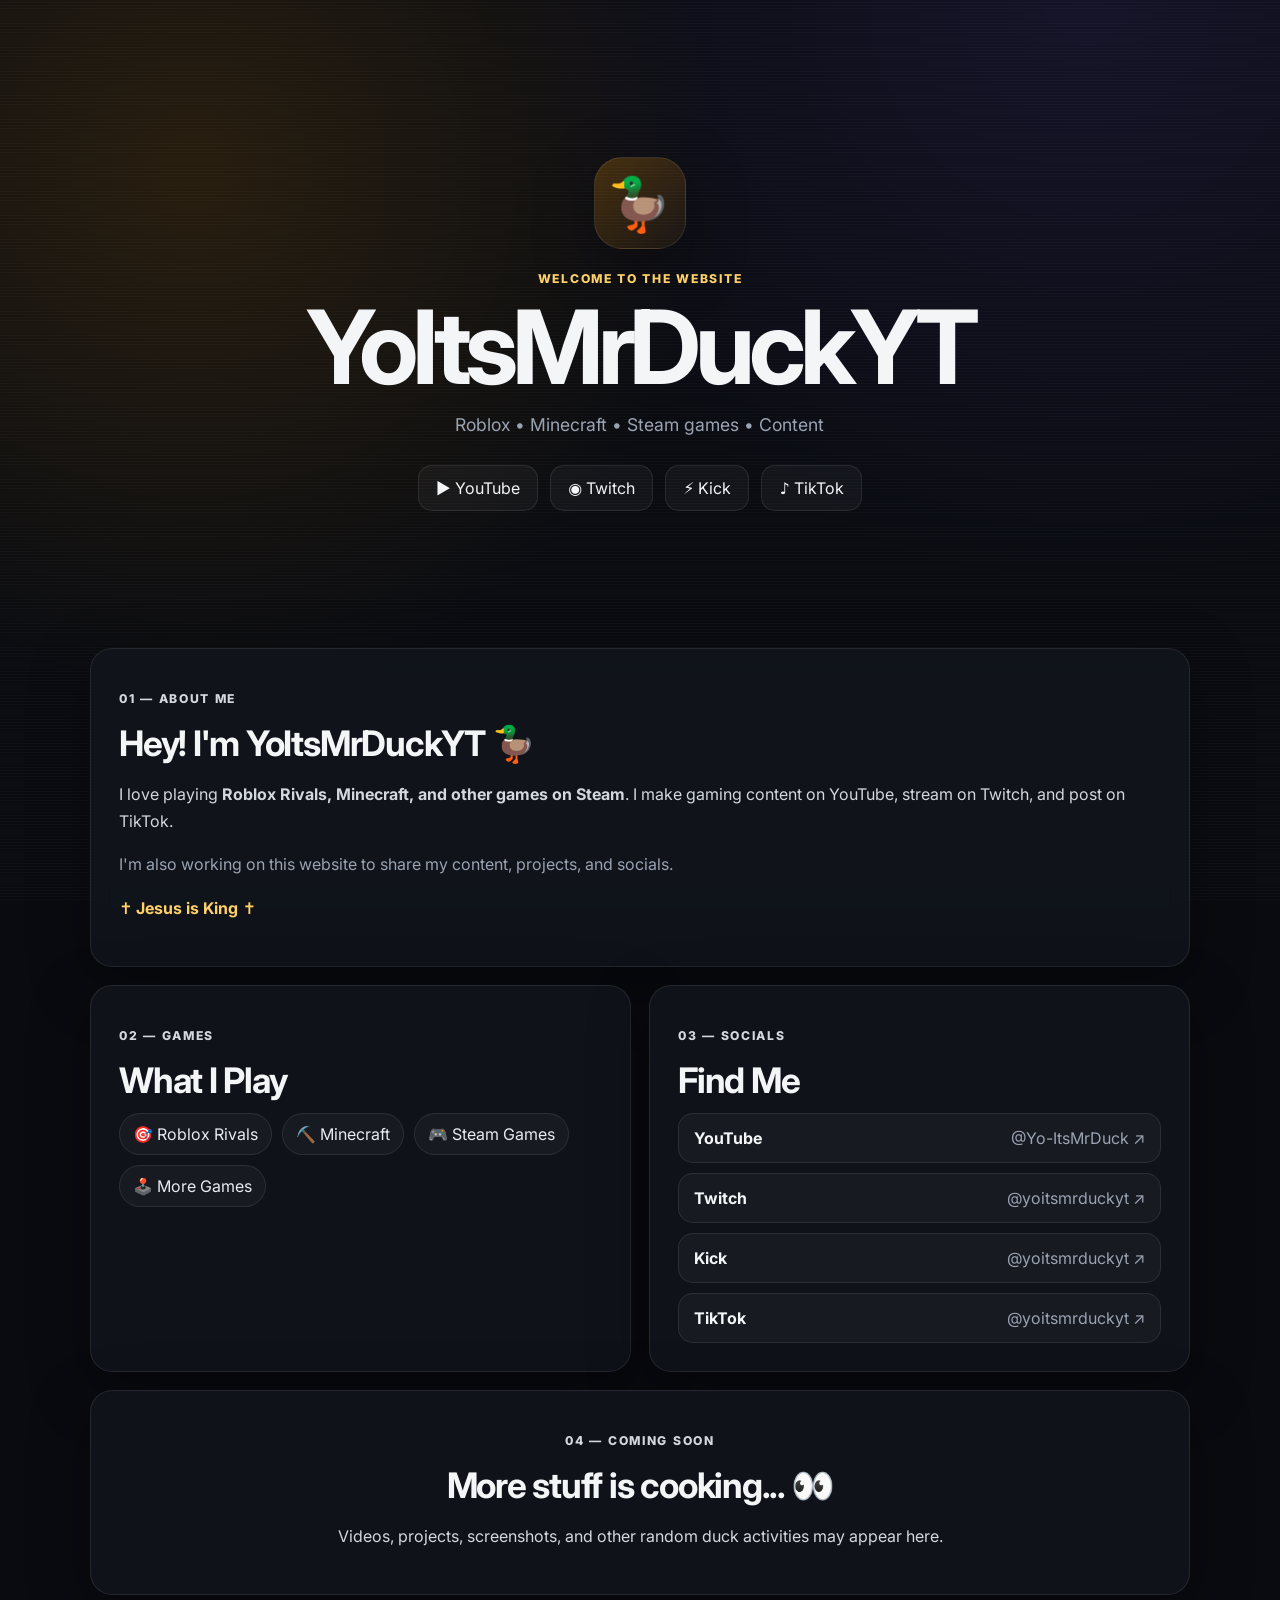
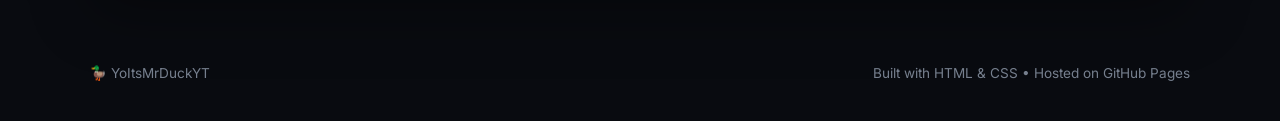
==== index.html @ a5f2e1cb "Add files via upload" ====
<!DOCTYPE html>
<html lang="en">
<head>
  <meta charset="UTF-8">
  <meta name="viewport" content="width=device-width, initial-scale=1.0">
  <meta name="description" content="The official YoItsMrDuckYT website — gaming, videos, streams, and socials.">
  <title>YoItsMrDuckYT 🦆</title>
  <link rel="stylesheet" href="style.css">
</head>
<body>
  <div class="noise"></div>

  <header class="hero">
    <div class="hero-inner">
      <div class="duck">🦆</div>
      <p class="eyebrow">WELCOME TO THE WEBSITE</p>
      <h1>YoItsMrDuckYT</h1>
      <p class="tagline">Roblox • Minecraft • Steam games • Content</p>

      <div class="buttons">
        <a href="https://www.youtube.com/@YoItsMrDuck" target="_blank" rel="noopener noreferrer">▶ YouTube</a>
        <a href="https://www.twitch.tv/yoitsmrduckyt" target="_blank" rel="noopener noreferrer">◉ Twitch</a>
        <a href="https://kick.com/yoitsmrduckyt" target="_blank" rel="noopener noreferrer">⚡ Kick</a>
        <a href="https://www.tiktok.com/@yoitsmrduckyt" target="_blank" rel="noopener noreferrer">♪ TikTok</a>
      </div>
    </div>
  </header>

  <main>
    <section class="card about">
      <p class="section-label">01 — ABOUT ME</p>
      <h2>Hey! I'm YoItsMrDuckYT 🦆</h2>
      <p>
        I love playing <strong>Roblox Rivals, Minecraft, and other games on Steam</strong>.
        I make gaming content on YouTube, stream on Twitch, and post on TikTok.
      </p>
      <p class="muted">I'm also working on this website to share my content, projects, and socials.</p>
      <p class="faith">✝ Jesus is King ✝</p>
    </section>

    <section class="grid">
      <div class="card">
        <p class="section-label">02 — GAMES</p>
        <h2>What I Play</h2>
        <div class="chips">
          <span>🎯 Roblox Rivals</span>
          <span>⛏️ Minecraft</span>
          <span>🎮 Steam Games</span>
          <span>🕹️ More Games</span>
        </div>
      </div>

      <div class="card">
        <p class="section-label">03 — SOCIALS</p>
        <h2>Find Me</h2>
        <div class="social-list">
          <a href="https://www.youtube.com/@YoItsMrDuck" target="_blank" rel="noopener noreferrer"><b>YouTube</b><span>@Yo-ItsMrDuck ↗</span></a>
          <a href="https://www.twitch.tv/yoitsmrduckyt" target="_blank" rel="noopener noreferrer"><b>Twitch</b><span>@yoitsmrduckyt ↗</span></a>
          <a href="https://kick.com/yoitsmrduckyt" target="_blank" rel="noopener noreferrer"><b>Kick</b><span>@yoitsmrduckyt ↗</span></a>
          <a href="https://www.tiktok.com/@yoitsmrduckyt" target="_blank" rel="noopener noreferrer"><b>TikTok</b><span>@yoitsmrduckyt ↗</span></a>
        </div>
      </div>
    </section>

    <section class="card coming">
      <p class="section-label">04 — COMING SOON</p>
      <h2>More stuff is cooking... 👀</h2>
      <p>Videos, projects, screenshots, and other random duck activities may appear here.</p>
    </section>
  </main>

  <footer>
    <span>🦆 YoItsMrDuckYT</span>
    <span>Built with HTML & CSS • Hosted on GitHub Pages</span>
  </footer>
</body>
</html>
---- style.css ----
@import url('https://fonts.googleapis.com/css2?family=Inter:wght@400;500;600;700;800&display=swap');

:root {
  --bg: #090b10;
  --panel: rgba(18, 21, 29, 0.82);
  --panel-2: #11151e;
  --text: #f3f5f7;
  --muted: #9aa3b2;
  --line: rgba(255,255,255,.09);
  --accent: #ff9d00;
  --accent-2: #ffd166;
  --shadow: 0 18px 60px rgba(0,0,0,.35);
}

* { box-sizing: border-box; }

html { scroll-behavior: smooth; }

body {
  margin: 0;
  min-height: 100vh;
  color: var(--text);
  font-family: Inter, system-ui, -apple-system, Segoe UI, sans-serif;
  background:
    radial-gradient(circle at 15% 10%, rgba(255,157,0,.12), transparent 28%),
    radial-gradient(circle at 85% 0%, rgba(122,92,255,.10), transparent 30%),
    var(--bg);
}

a { color: inherit; text-decoration: none; }

.noise {
  position: fixed;
  inset: 0;
  pointer-events: none;
  opacity: .025;
  background-image: repeating-linear-gradient(0deg, #fff 0 1px, transparent 1px 3px);
}

.hero {
  min-height: 72vh;
  display: grid;
  place-items: center;
  padding: 70px 20px 50px;
  text-align: center;
}

.hero-inner { max-width: 900px; }

.duck {
  width: 92px;
  height: 92px;
  margin: 0 auto 22px;
  display: grid;
  place-items: center;
  font-size: 52px;
  border: 1px solid var(--line);
  border-radius: 28px;
  background: linear-gradient(145deg, rgba(255,157,0,.22), rgba(255,157,0,.05));
  box-shadow: var(--shadow);
}

.eyebrow, .section-label {
  color: var(--accent-2);
  font-weight: 800;
  letter-spacing: .14em;
  font-size: .76rem;
}

.hero h1 {
  margin: 10px 0;
  font-size: clamp(3rem, 8vw, 6.5rem);
  line-height: .95;
  letter-spacing: -.06em;
}

.tagline {
  color: var(--muted);
  font-size: 1.1rem;
}

.buttons {
  display: flex;
  flex-wrap: wrap;
  justify-content: center;
  gap: 12px;
  margin-top: 30px;
}

.buttons a {
  padding: 12px 17px;
  border: 1px solid var(--line);
  border-radius: 14px;
  background: rgba(255,255,255,.04);
  transition: transform .18s ease, background .18s ease, border-color .18s ease;
}

.buttons a:hover {
  transform: translateY(-3px);
  background: rgba(255,157,0,.12);
  border-color: rgba(255,157,0,.45);
}

main {
  width: min(1100px, calc(100% - 32px));
  margin: 0 auto 70px;
}

.card {
  padding: 28px;
  margin-bottom: 18px;
  border: 1px solid var(--line);
  border-radius: 22px;
  background: var(--panel);
  backdrop-filter: blur(12px);
  box-shadow: var(--shadow);
}

.card h2 {
  margin: 4px 0 12px;
  font-size: clamp(1.55rem, 3vw, 2.2rem);
  letter-spacing: -.035em;
}

.card p {
  color: #d3d8e0;
  line-height: 1.7;
}

.muted { color: var(--muted) !important; }

.faith {
  color: var(--accent-2) !important;
  font-weight: 700;
}

.grid {
  display: grid;
  grid-template-columns: 1fr 1fr;
  gap: 18px;
}

.chips {
  display: flex;
  flex-wrap: wrap;
  gap: 10px;
}

.chips span {
  padding: 10px 13px;
  border: 1px solid var(--line);
  border-radius: 999px;
  color: #e8ebef;
  background: rgba(255,255,255,.035);
}

.social-list {
  display: grid;
  gap: 10px;
}

.social-list a {
  display: flex;
  align-items: center;
  justify-content: space-between;
  gap: 12px;
  padding: 14px 15px;
  border: 1px solid var(--line);
  border-radius: 15px;
  background: rgba(255,255,255,.035);
  transition: background .18s ease, transform .18s ease;
}

.social-list a:hover {
  background: rgba(255,157,0,.09);
  transform: translateX(4px);
}

.social-list span { color: var(--muted); }

.coming { text-align: center; }

footer {
  width: min(1100px, calc(100% - 32px));
  margin: 0 auto;
  padding: 0 0 40px;
  display: flex;
  justify-content: space-between;
  gap: 16px;
  color: #77808f;
  font-size: .85rem;
}

@media (max-width: 750px) {
  .hero { min-height: 64vh; }
  .grid { grid-template-columns: 1fr; }
  footer { flex-direction: column; }
  .card { padding: 22px; }
}
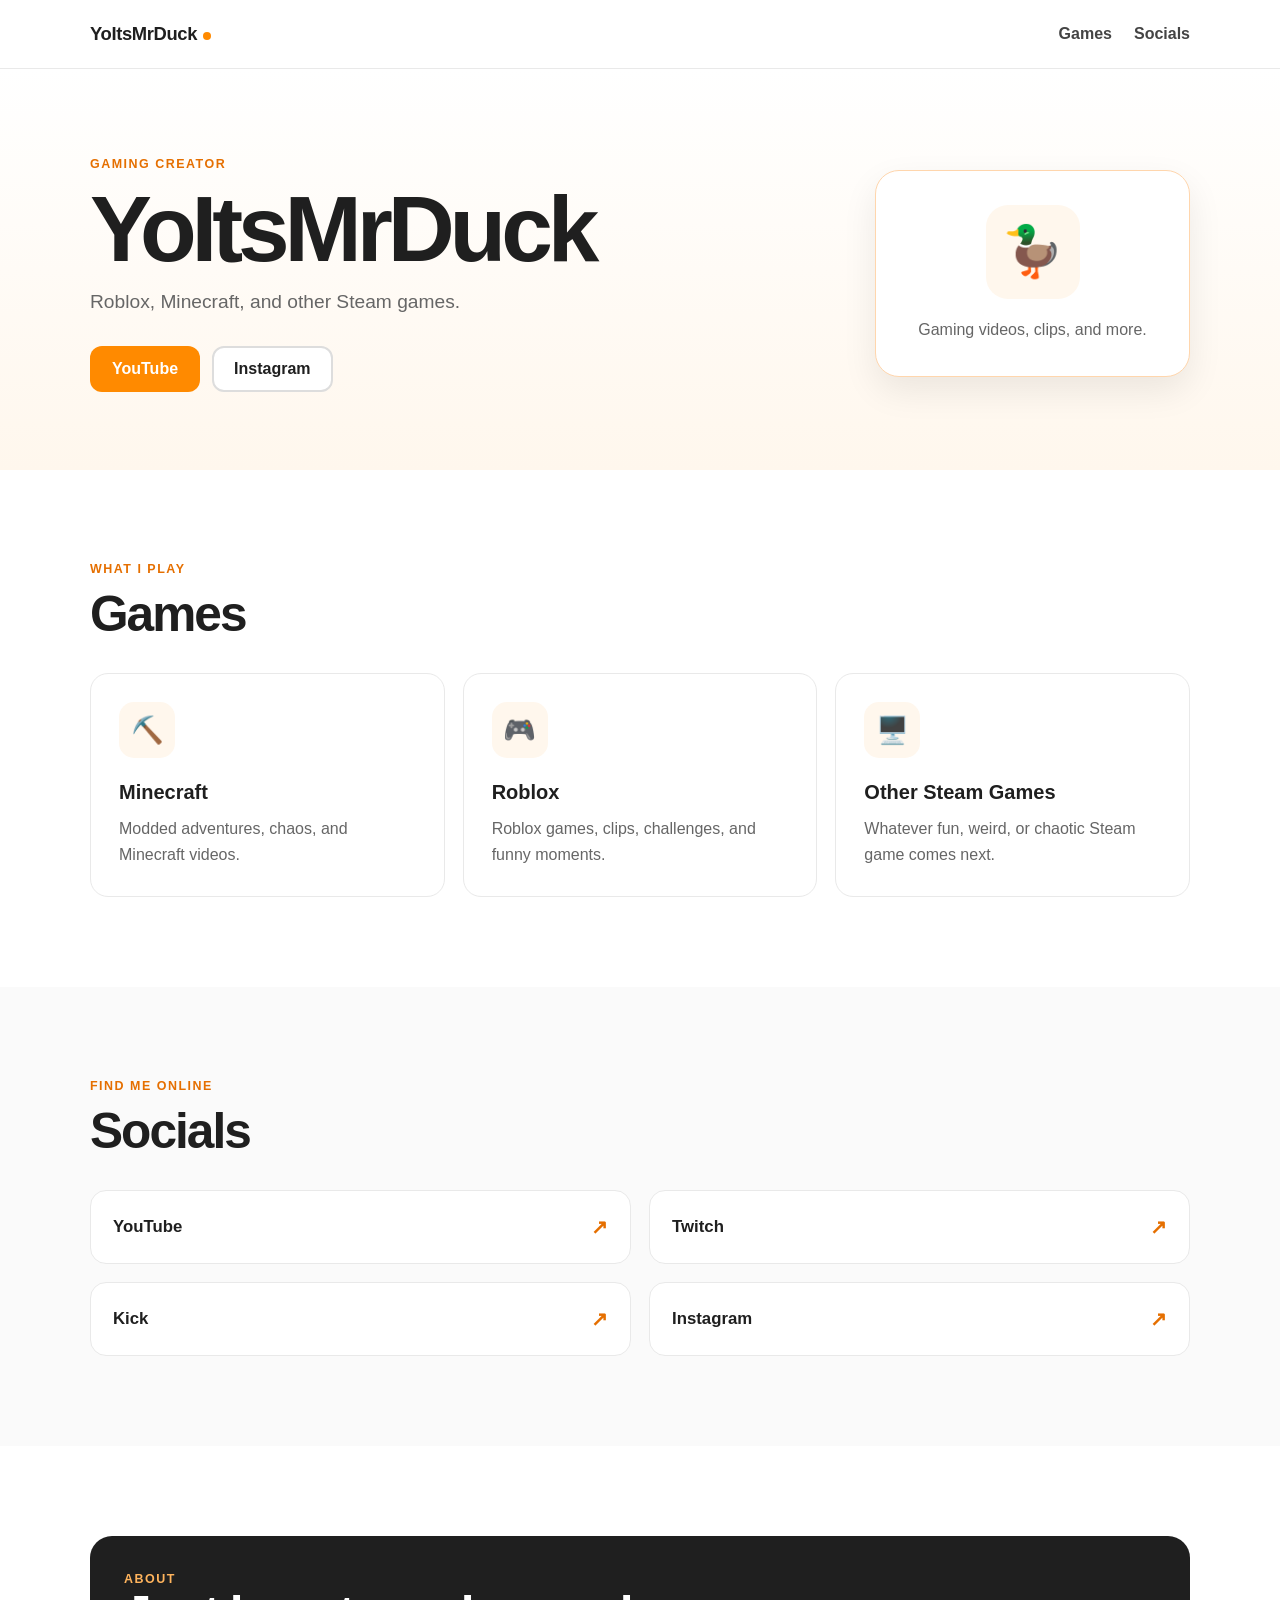
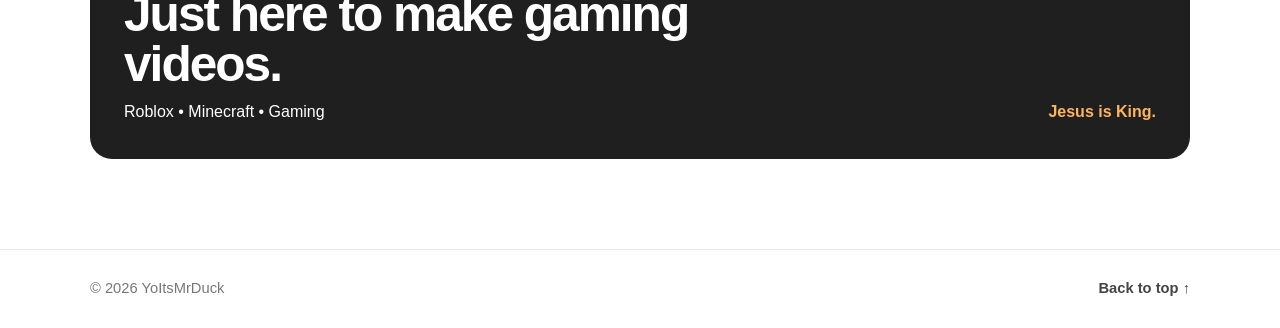
==== commit c06eda59: "Add files via upload" ====
--- a/index.html
+++ b/index.html
@@ -1,77 +1,108 @@
 <!DOCTYPE html>
 <html lang="en">
 <head>
-  <meta charset="UTF-8">
-  <meta name="viewport" content="width=device-width, initial-scale=1.0">
-  <meta name="description" content="The official YoItsMrDuckYT website — gaming, videos, streams, and socials.">
-  <title>YoItsMrDuckYT 🦆</title>
-  <link rel="stylesheet" href="style.css">
+  <meta charset="UTF-8" />
+  <meta name="viewport" content="width=device-width, initial-scale=1.0" />
+  <meta name="description" content="YoItsMrDuck — Roblox, Minecraft, and gaming videos." />
+  <title>YoItsMrDuck | Gaming Creator</title>
+  <link rel="stylesheet" href="style.css" />
 </head>
 <body>
-  <div class="noise"></div>
-
-  <header class="hero">
-    <div class="hero-inner">
-      <div class="duck">🦆</div>
-      <p class="eyebrow">WELCOME TO THE WEBSITE</p>
-      <h1>YoItsMrDuckYT</h1>
-      <p class="tagline">Roblox • Minecraft • Steam games • Content</p>
-
-      <div class="buttons">
-        <a href="https://www.youtube.com/@YoItsMrDuck" target="_blank" rel="noopener noreferrer">▶ YouTube</a>
-        <a href="https://www.twitch.tv/yoitsmrduckyt" target="_blank" rel="noopener noreferrer">◉ Twitch</a>
-        <a href="https://kick.com/yoitsmrduckyt" target="_blank" rel="noopener noreferrer">⚡ Kick</a>
-        <a href="https://www.tiktok.com/@yoitsmrduckyt" target="_blank" rel="noopener noreferrer">♪ TikTok</a>
-      </div>
+  <header class="site-header">
+    <div class="container nav-wrap">
+      <a class="brand" href="#top" aria-label="YoItsMrDuck home">YoItsMrDuck</a>
+      <nav class="nav" aria-label="Main navigation">
+        <a href="#games">Games</a>
+        <a href="#socials">Socials</a>
+      </nav>
     </div>
   </header>
 
-  <main>
-    <section class="card about">
-      <p class="section-label">01 — ABOUT ME</p>
-      <h2>Hey! I'm YoItsMrDuckYT 🦆</h2>
-      <p>
-        I love playing <strong>Roblox Rivals, Minecraft, and other games on Steam</strong>.
-        I make gaming content on YouTube, stream on Twitch, and post on TikTok.
-      </p>
-      <p class="muted">I'm also working on this website to share my content, projects, and socials.</p>
-      <p class="faith">✝ Jesus is King ✝</p>
-    </section>
-
-    <section class="grid">
-      <div class="card">
-        <p class="section-label">02 — GAMES</p>
-        <h2>What I Play</h2>
-        <div class="chips">
-          <span>🎯 Roblox Rivals</span>
-          <span>⛏️ Minecraft</span>
-          <span>🎮 Steam Games</span>
-          <span>🕹️ More Games</span>
+  <main id="top">
+    <section class="hero">
+      <div class="container hero-inner">
+        <div>
+          <p class="eyebrow">GAMING CREATOR</p>
+          <h1>YoItsMrDuck</h1>
+          <p class="hero-text">Roblox, Minecraft, and other Steam games.</p>
+          <div class="hero-actions">
+            <a class="button button-primary" href="https://www.youtube.com/@YoItsMrDuck" target="_blank" rel="noopener">YouTube</a>
+            <a class="button button-secondary" href="https://www.instagram.com/yoitsmrduck/" target="_blank" rel="noopener">Instagram</a>
+          </div>
         </div>
-      </div>
-
-      <div class="card">
-        <p class="section-label">03 — SOCIALS</p>
-        <h2>Find Me</h2>
-        <div class="social-list">
-          <a href="https://www.youtube.com/@YoItsMrDuck" target="_blank" rel="noopener noreferrer"><b>YouTube</b><span>@Yo-ItsMrDuck ↗</span></a>
-          <a href="https://www.twitch.tv/yoitsmrduckyt" target="_blank" rel="noopener noreferrer"><b>Twitch</b><span>@yoitsmrduckyt ↗</span></a>
-          <a href="https://kick.com/yoitsmrduckyt" target="_blank" rel="noopener noreferrer"><b>Kick</b><span>@yoitsmrduckyt ↗</span></a>
-          <a href="https://www.tiktok.com/@yoitsmrduckyt" target="_blank" rel="noopener noreferrer"><b>TikTok</b><span>@yoitsmrduckyt ↗</span></a>
+        <div class="hero-card" aria-label="Quick info">
+          <div class="duck-mark">🦆</div>
+          <p>Gaming videos, clips, and more.</p>
         </div>
       </div>
     </section>
 
-    <section class="card coming">
-      <p class="section-label">04 — COMING SOON</p>
-      <h2>More stuff is cooking... 👀</h2>
-      <p>Videos, projects, screenshots, and other random duck activities may appear here.</p>
+    <section class="section" id="games">
+      <div class="container">
+        <div class="section-heading">
+          <p class="eyebrow">WHAT I PLAY</p>
+          <h2>Games</h2>
+        </div>
+        <div class="game-grid">
+          <article class="game-card">
+            <div class="game-icon">⛏️</div>
+            <h3>Minecraft</h3>
+            <p>Modded adventures, chaos, and Minecraft videos.</p>
+          </article>
+          <article class="game-card">
+            <div class="game-icon">🎮</div>
+            <h3>Roblox</h3>
+            <p>Roblox games, clips, challenges, and funny moments.</p>
+          </article>
+          <article class="game-card">
+            <div class="game-icon">🖥️</div>
+            <h3>Other Steam Games</h3>
+            <p>Whatever fun, weird, or chaotic Steam game comes next.</p>
+          </article>
+        </div>
+      </div>
+    </section>
+
+    <section class="section section-alt" id="socials">
+      <div class="container">
+        <div class="section-heading">
+          <p class="eyebrow">FIND ME ONLINE</p>
+          <h2>Socials</h2>
+        </div>
+        <div class="social-grid">
+          <a class="social-card" href="https://www.youtube.com/@YoItsMrDuck" target="_blank" rel="noopener">
+            <span>YouTube</span><span class="arrow">↗</span>
+          </a>
+          <a class="social-card" href="https://www.twitch.tv/yoitsmrduckyt" target="_blank" rel="noopener">
+            <span>Twitch</span><span class="arrow">↗</span>
+          </a>
+          <a class="social-card" href="https://kick.com/yoitsmrduckyt" target="_blank" rel="noopener">
+            <span>Kick</span><span class="arrow">↗</span>
+          </a>
+          <a class="social-card" href="https://www.instagram.com/yoitsmrduck/" target="_blank" rel="noopener">
+            <span>Instagram</span><span class="arrow">↗</span>
+          </a>
+        </div>
+      </div>
+    </section>
+
+    <section class="section about">
+      <div class="container about-box">
+        <div>
+          <p class="eyebrow">ABOUT</p>
+          <h2>Just here to make gaming videos.</h2>
+          <p>Roblox • Minecraft • Gaming</p>
+        </div>
+        <p class="faith">Jesus is King.</p>
+      </div>
     </section>
   </main>
 
-  <footer>
-    <span>🦆 YoItsMrDuckYT</span>
-    <span>Built with HTML & CSS • Hosted on GitHub Pages</span>
+  <footer class="site-footer">
+    <div class="container footer-wrap">
+      <span>© 2026 YoItsMrDuck</span>
+      <a href="#top">Back to top ↑</a>
+    </div>
   </footer>
 </body>
 </html>
--- a/style.css
+++ b/style.css
@@ -1,199 +1,366 @@
-@import url('https://fonts.googleapis.com/css2?family=Inter:wght@400;500;600;700;800&display=swap');
-
 :root {
-  --bg: #090b10;
-  --panel: rgba(18, 21, 29, 0.82);
-  --panel-2: #11151e;
-  --text: #f3f5f7;
-  --muted: #9aa3b2;
-  --line: rgba(255,255,255,.09);
-  --accent: #ff9d00;
-  --accent-2: #ffd166;
-  --shadow: 0 18px 60px rgba(0,0,0,.35);
-}
-
-* { box-sizing: border-box; }
-
-html { scroll-behavior: smooth; }
+  --orange: #ff8a00;
+  --orange-dark: #e56f00;
+  --ink: #1f1f1f;
+  --muted: #666;
+  --line: #e9e9e9;
+  --soft: #fff7ed;
+  --white: #ffffff;
+  --shadow: 0 14px 35px rgba(0, 0, 0, 0.08);
+}
+
+* {
+  box-sizing: border-box;
+}
+
+html {
+  scroll-behavior: smooth;
+}
 
 body {
   margin: 0;
-  min-height: 100vh;
-  color: var(--text);
-  font-family: Inter, system-ui, -apple-system, Segoe UI, sans-serif;
-  background:
-    radial-gradient(circle at 15% 10%, rgba(255,157,0,.12), transparent 28%),
-    radial-gradient(circle at 85% 0%, rgba(122,92,255,.10), transparent 30%),
-    var(--bg);
-}
-
-a { color: inherit; text-decoration: none; }
-
-.noise {
-  position: fixed;
-  inset: 0;
-  pointer-events: none;
-  opacity: .025;
-  background-image: repeating-linear-gradient(0deg, #fff 0 1px, transparent 1px 3px);
+  font-family: Arial, Helvetica, sans-serif;
+  color: var(--ink);
+  background: var(--white);
+  line-height: 1.6;
+}
+
+a {
+  color: inherit;
+  text-decoration: none;
+}
+
+.container {
+  width: min(1100px, calc(100% - 40px));
+  margin: 0 auto;
+}
+
+.site-header {
+  position: sticky;
+  top: 0;
+  z-index: 20;
+  background: rgba(255, 255, 255, 0.94);
+  border-bottom: 1px solid var(--line);
+  backdrop-filter: blur(10px);
+}
+
+.nav-wrap,
+.footer-wrap {
+  display: flex;
+  align-items: center;
+  justify-content: space-between;
+  min-height: 68px;
+}
+
+.brand {
+  font-weight: 900;
+  font-size: 1.15rem;
+  letter-spacing: -0.02em;
+}
+
+.brand::after {
+  content: "";
+  display: inline-block;
+  width: 8px;
+  height: 8px;
+  margin-left: 6px;
+  border-radius: 50%;
+  background: var(--orange);
+}
+
+.nav {
+  display: flex;
+  gap: 22px;
+  font-weight: 700;
+  color: #444;
+}
+
+.nav a:hover,
+.footer-wrap a:hover {
+  color: var(--orange-dark);
 }
 
 .hero {
-  min-height: 72vh;
+  background: linear-gradient(180deg, #fff 0%, var(--soft) 100%);
+  padding: 86px 0 78px;
+}
+
+.hero-inner {
+  display: grid;
+  grid-template-columns: 1.4fr 0.6fr;
+  gap: 50px;
+  align-items: center;
+}
+
+.eyebrow {
+  margin: 0 0 10px;
+  color: var(--orange-dark);
+  font-size: 0.78rem;
+  font-weight: 900;
+  letter-spacing: 0.12em;
+}
+
+h1,
+h2,
+h3,
+p {
+  margin-top: 0;
+}
+
+h1 {
+  margin-bottom: 14px;
+  font-size: clamp(3rem, 8vw, 5.8rem);
+  line-height: 0.95;
+  letter-spacing: -0.055em;
+}
+
+h2 {
+  margin-bottom: 18px;
+  font-size: clamp(2rem, 4vw, 3.1rem);
+  line-height: 1;
+  letter-spacing: -0.04em;
+}
+
+.hero-text {
+  max-width: 640px;
+  margin-bottom: 28px;
+  font-size: 1.2rem;
+  color: var(--muted);
+}
+
+.hero-actions {
+  display: flex;
+  flex-wrap: wrap;
+  gap: 12px;
+}
+
+.button {
+  display: inline-flex;
+  align-items: center;
+  justify-content: center;
+  min-height: 46px;
+  padding: 0 20px;
+  border-radius: 12px;
+  font-weight: 800;
+  border: 2px solid transparent;
+  transition: transform 0.15s ease, box-shadow 0.15s ease;
+}
+
+.button:hover {
+  transform: translateY(-2px);
+  box-shadow: var(--shadow);
+}
+
+.button-primary {
+  color: #fff;
+  background: var(--orange);
+}
+
+.button-secondary {
+  color: var(--ink);
+  background: #fff;
+  border-color: #ddd;
+}
+
+.hero-card {
+  padding: 34px;
+  border: 1px solid #ffd6ad;
+  border-radius: 24px;
+  background: #fff;
+  box-shadow: var(--shadow);
+  text-align: center;
+}
+
+.duck-mark {
+  display: inline-grid;
+  place-items: center;
+  width: 94px;
+  height: 94px;
+  margin-bottom: 18px;
+  border-radius: 22px;
+  background: var(--soft);
+  font-size: 3.1rem;
+}
+
+.hero-card p {
+  margin-bottom: 0;
+  color: var(--muted);
+}
+
+.section {
+  padding: 90px 0;
+}
+
+.section-alt {
+  background: #fafafa;
+}
+
+.section-heading {
+  margin-bottom: 34px;
+}
+
+.game-grid,
+.social-grid {
+  display: grid;
+  gap: 18px;
+}
+
+.game-grid {
+  grid-template-columns: repeat(3, 1fr);
+}
+
+.game-card {
+  padding: 28px;
+  border: 1px solid var(--line);
+  border-radius: 18px;
+  background: #fff;
+  transition: transform 0.15s ease, border-color 0.15s ease, box-shadow 0.15s ease;
+}
+
+.game-card:hover {
+  transform: translateY(-4px);
+  border-color: #ffc27c;
+  box-shadow: var(--shadow);
+}
+
+.game-icon {
   display: grid;
   place-items: center;
-  padding: 70px 20px 50px;
-  text-align: center;
-}
-
-.hero-inner { max-width: 900px; }
-
-.duck {
-  width: 92px;
-  height: 92px;
-  margin: 0 auto 22px;
-  display: grid;
-  place-items: center;
-  font-size: 52px;
+  width: 56px;
+  height: 56px;
+  margin-bottom: 18px;
+  border-radius: 15px;
+  background: var(--soft);
+  font-size: 1.65rem;
+}
+
+.game-card h3 {
+  margin-bottom: 8px;
+  font-size: 1.25rem;
+}
+
+.game-card p {
+  margin-bottom: 0;
+  color: var(--muted);
+}
+
+.social-grid {
+  grid-template-columns: repeat(2, 1fr);
+}
+
+.social-card {
+  display: flex;
+  justify-content: space-between;
+  align-items: center;
+  padding: 20px 22px;
   border: 1px solid var(--line);
-  border-radius: 28px;
-  background: linear-gradient(145deg, rgba(255,157,0,.22), rgba(255,157,0,.05));
-  box-shadow: var(--shadow);
-}
-
-.eyebrow, .section-label {
-  color: var(--accent-2);
+  border-radius: 16px;
+  background: #fff;
+  font-size: 1.05rem;
   font-weight: 800;
-  letter-spacing: .14em;
-  font-size: .76rem;
-}
-
-.hero h1 {
-  margin: 10px 0;
-  font-size: clamp(3rem, 8vw, 6.5rem);
-  line-height: .95;
-  letter-spacing: -.06em;
-}
-
-.tagline {
-  color: var(--muted);
-  font-size: 1.1rem;
-}
-
-.buttons {
-  display: flex;
-  flex-wrap: wrap;
-  justify-content: center;
-  gap: 12px;
-  margin-top: 30px;
-}
-
-.buttons a {
-  padding: 12px 17px;
-  border: 1px solid var(--line);
-  border-radius: 14px;
-  background: rgba(255,255,255,.04);
-  transition: transform .18s ease, background .18s ease, border-color .18s ease;
-}
-
-.buttons a:hover {
+  transition: transform 0.15s ease, border-color 0.15s ease;
+}
+
+.social-card:hover {
   transform: translateY(-3px);
-  background: rgba(255,157,0,.12);
-  border-color: rgba(255,157,0,.45);
-}
-
-main {
-  width: min(1100px, calc(100% - 32px));
-  margin: 0 auto 70px;
-}
-
-.card {
-  padding: 28px;
-  margin-bottom: 18px;
-  border: 1px solid var(--line);
+  border-color: var(--orange);
+}
+
+.arrow {
+  color: var(--orange-dark);
+  font-size: 1.25rem;
+}
+
+.about-box {
+  display: flex;
+  justify-content: space-between;
+  align-items: end;
+  gap: 30px;
+  padding: 34px;
   border-radius: 22px;
-  background: var(--panel);
-  backdrop-filter: blur(12px);
-  box-shadow: var(--shadow);
-}
-
-.card h2 {
-  margin: 4px 0 12px;
-  font-size: clamp(1.55rem, 3vw, 2.2rem);
-  letter-spacing: -.035em;
-}
-
-.card p {
-  color: #d3d8e0;
-  line-height: 1.7;
-}
-
-.muted { color: var(--muted) !important; }
+  background: var(--ink);
+  color: #fff;
+}
+
+.about-box h2 {
+  margin-bottom: 10px;
+  max-width: 670px;
+}
+
+.about-box p {
+  margin-bottom: 0;
+}
+
+.about-box .eyebrow {
+  color: #ffb45d;
+}
 
 .faith {
-  color: var(--accent-2) !important;
+  white-space: nowrap;
+  font-weight: 800;
+  color: #ffb45d;
+}
+
+.site-footer {
+  border-top: 1px solid var(--line);
+  background: #fff;
+  color: #777;
+}
+
+.footer-wrap {
+  min-height: 78px;
+  font-size: 0.92rem;
+}
+
+.footer-wrap a {
   font-weight: 700;
-}
-
-.grid {
-  display: grid;
-  grid-template-columns: 1fr 1fr;
-  gap: 18px;
-}
-
-.chips {
-  display: flex;
-  flex-wrap: wrap;
-  gap: 10px;
-}
-
-.chips span {
-  padding: 10px 13px;
-  border: 1px solid var(--line);
-  border-radius: 999px;
-  color: #e8ebef;
-  background: rgba(255,255,255,.035);
-}
-
-.social-list {
-  display: grid;
-  gap: 10px;
-}
-
-.social-list a {
-  display: flex;
-  align-items: center;
-  justify-content: space-between;
-  gap: 12px;
-  padding: 14px 15px;
-  border: 1px solid var(--line);
-  border-radius: 15px;
-  background: rgba(255,255,255,.035);
-  transition: background .18s ease, transform .18s ease;
-}
-
-.social-list a:hover {
-  background: rgba(255,157,0,.09);
-  transform: translateX(4px);
-}
-
-.social-list span { color: var(--muted); }
-
-.coming { text-align: center; }
-
-footer {
-  width: min(1100px, calc(100% - 32px));
-  margin: 0 auto;
-  padding: 0 0 40px;
-  display: flex;
-  justify-content: space-between;
-  gap: 16px;
-  color: #77808f;
-  font-size: .85rem;
-}
-
-@media (max-width: 750px) {
-  .hero { min-height: 64vh; }
-  .grid { grid-template-columns: 1fr; }
-  footer { flex-direction: column; }
-  .card { padding: 22px; }
-}
+  color: #444;
+}
+
+@media (max-width: 820px) {
+  .hero-inner,
+  .game-grid,
+  .social-grid {
+    grid-template-columns: 1fr;
+  }
+
+  .hero-inner {
+    gap: 30px;
+  }
+
+  .hero-card {
+    max-width: 420px;
+  }
+
+  .about-box {
+    align-items: flex-start;
+    flex-direction: column;
+  }
+}
+
+@media (max-width: 560px) {
+  .container {
+    width: min(100% - 28px, 1100px);
+  }
+
+  .nav {
+    gap: 14px;
+    font-size: 0.92rem;
+  }
+
+  .hero {
+    padding-top: 62px;
+  }
+
+  .section {
+    padding: 66px 0;
+  }
+
+  .footer-wrap {
+    gap: 12px;
+    align-items: flex-start;
+    flex-direction: column;
+    justify-content: center;
+    padding: 16px 0;
+  }
+}
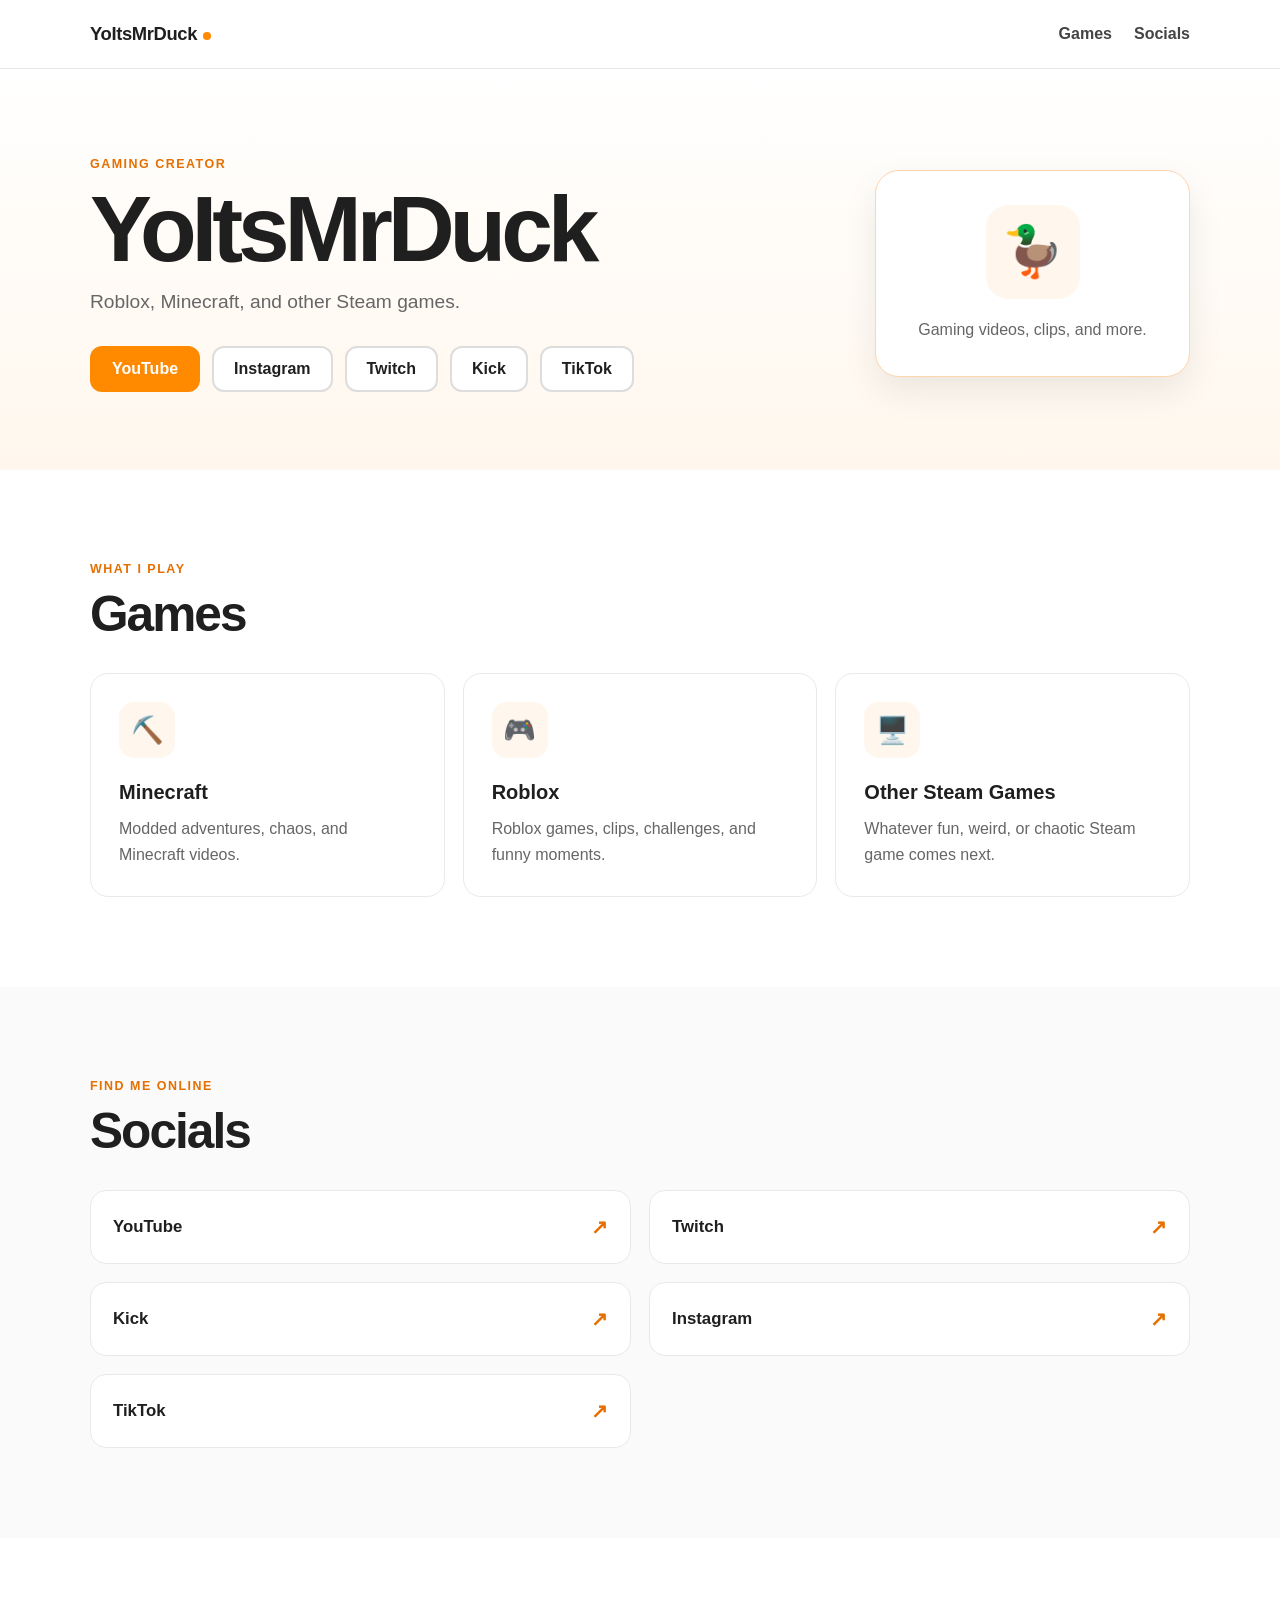
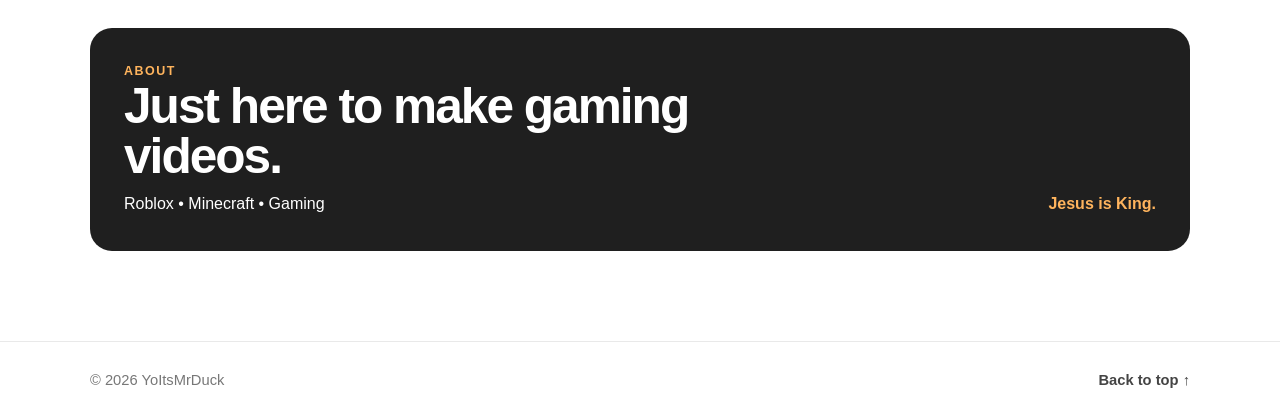
==== commit a91e5d43: "Add files via upload" ====
--- a/index.html
+++ b/index.html
@@ -28,6 +28,9 @@
           <div class="hero-actions">
             <a class="button button-primary" href="https://www.youtube.com/@YoItsMrDuck" target="_blank" rel="noopener">YouTube</a>
             <a class="button button-secondary" href="https://www.instagram.com/yoitsmrduck/" target="_blank" rel="noopener">Instagram</a>
+            <a class="button button-secondary" href="https://www.twitch.tv/yoitsmrduckyt" target="_blank" rel="noopener">Twitch</a>
+            <a class="button button-secondary" href="https://kick.com/yoitsmrduckyt" target="_blank" rel="noopener">Kick</a>
+            <a class="button button-secondary" href="https://www.tiktok.com/@yoitsmrduckyt" target="_blank" rel="noopener">TikTok</a>
           </div>
         </div>
         <div class="hero-card" aria-label="Quick info">
@@ -82,6 +85,9 @@
           <a class="social-card" href="https://www.instagram.com/yoitsmrduck/" target="_blank" rel="noopener">
             <span>Instagram</span><span class="arrow">↗</span>
           </a>
+          <a class="social-card" href="https://www.tiktok.com/@yoitsmrduckyt" target="_blank" rel="noopener">
+            <span>TikTok</span><span class="arrow">↗</span>
+          </a>
         </div>
       </div>
     </section>
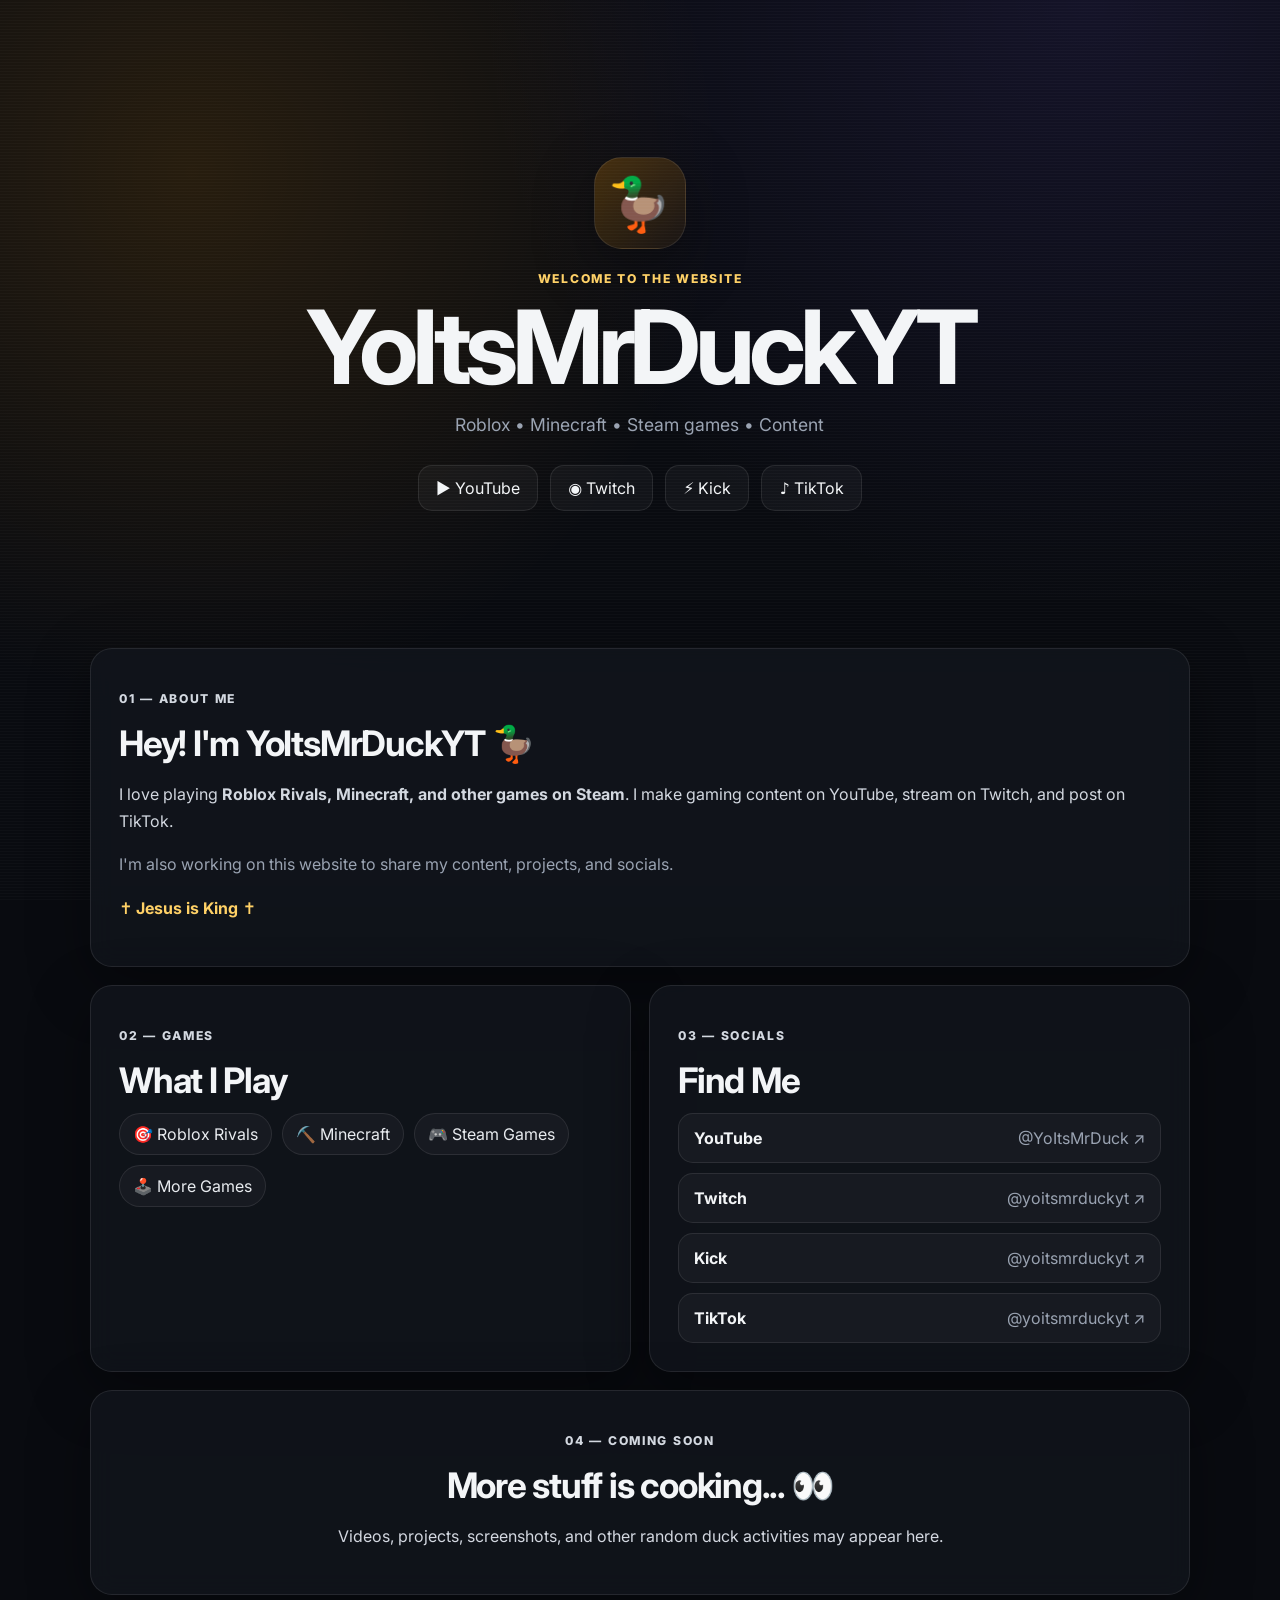
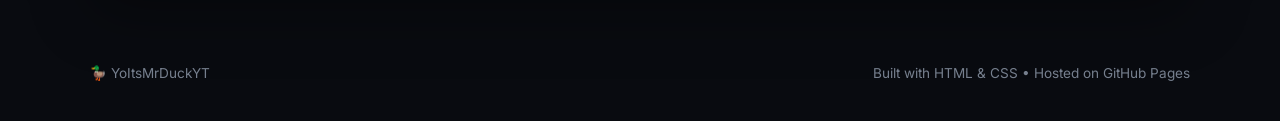
==== commit 6cac8fbb: "Add files via upload" ====
--- a/index.html
+++ b/index.html
@@ -1,114 +1,77 @@
 <!DOCTYPE html>
 <html lang="en">
 <head>
-  <meta charset="UTF-8" />
-  <meta name="viewport" content="width=device-width, initial-scale=1.0" />
-  <meta name="description" content="YoItsMrDuck — Roblox, Minecraft, and gaming videos." />
-  <title>YoItsMrDuck | Gaming Creator</title>
-  <link rel="stylesheet" href="style.css" />
+  <meta charset="UTF-8">
+  <meta name="viewport" content="width=device-width, initial-scale=1.0">
+  <meta name="description" content="The official YoItsMrDuckYT website — gaming, videos, streams, and socials.">
+  <title>YoItsMrDuckYT 🦆</title>
+  <link rel="stylesheet" href="style.css">
 </head>
 <body>
-  <header class="site-header">
-    <div class="container nav-wrap">
-      <a class="brand" href="#top" aria-label="YoItsMrDuck home">YoItsMrDuck</a>
-      <nav class="nav" aria-label="Main navigation">
-        <a href="#games">Games</a>
-        <a href="#socials">Socials</a>
-      </nav>
+  <div class="noise"></div>
+
+  <header class="hero">
+    <div class="hero-inner">
+      <div class="duck">🦆</div>
+      <p class="eyebrow">WELCOME TO THE WEBSITE</p>
+      <h1>YoItsMrDuckYT</h1>
+      <p class="tagline">Roblox • Minecraft • Steam games • Content</p>
+
+      <div class="buttons">
+        <a href="https://www.youtube.com/@YoItsMrDuck" target="_blank" rel="noopener noreferrer">▶ YouTube</a>
+        <a href="https://www.twitch.tv/yoitsmrduckyt" target="_blank" rel="noopener noreferrer">◉ Twitch</a>
+        <a href="https://kick.com/yoitsmrduckyt" target="_blank" rel="noopener noreferrer">⚡ Kick</a>
+        <a href="https://www.tiktok.com/@yoitsmrduckyt" target="_blank" rel="noopener noreferrer">♪ TikTok</a>
+      </div>
     </div>
   </header>
 
-  <main id="top">
-    <section class="hero">
-      <div class="container hero-inner">
-        <div>
-          <p class="eyebrow">GAMING CREATOR</p>
-          <h1>YoItsMrDuck</h1>
-          <p class="hero-text">Roblox, Minecraft, and other Steam games.</p>
-          <div class="hero-actions">
-            <a class="button button-primary" href="https://www.youtube.com/@YoItsMrDuck" target="_blank" rel="noopener">YouTube</a>
-            <a class="button button-secondary" href="https://www.instagram.com/yoitsmrduck/" target="_blank" rel="noopener">Instagram</a>
-            <a class="button button-secondary" href="https://www.twitch.tv/yoitsmrduckyt" target="_blank" rel="noopener">Twitch</a>
-            <a class="button button-secondary" href="https://kick.com/yoitsmrduckyt" target="_blank" rel="noopener">Kick</a>
-            <a class="button button-secondary" href="https://www.tiktok.com/@yoitsmrduckyt" target="_blank" rel="noopener">TikTok</a>
-          </div>
+  <main>
+    <section class="card about">
+      <p class="section-label">01 — ABOUT ME</p>
+      <h2>Hey! I'm YoItsMrDuckYT 🦆</h2>
+      <p>
+        I love playing <strong>Roblox Rivals, Minecraft, and other games on Steam</strong>.
+        I make gaming content on YouTube, stream on Twitch, and post on TikTok.
+      </p>
+      <p class="muted">I'm also working on this website to share my content, projects, and socials.</p>
+      <p class="faith">✝ Jesus is King ✝</p>
+    </section>
+
+    <section class="grid">
+      <div class="card">
+        <p class="section-label">02 — GAMES</p>
+        <h2>What I Play</h2>
+        <div class="chips">
+          <span>🎯 Roblox Rivals</span>
+          <span>⛏️ Minecraft</span>
+          <span>🎮 Steam Games</span>
+          <span>🕹️ More Games</span>
         </div>
-        <div class="hero-card" aria-label="Quick info">
-          <div class="duck-mark">🦆</div>
-          <p>Gaming videos, clips, and more.</p>
+      </div>
+
+      <div class="card">
+        <p class="section-label">03 — SOCIALS</p>
+        <h2>Find Me</h2>
+        <div class="social-list">
+          <a href="https://www.youtube.com/@YoItsMrDuck" target="_blank" rel="noopener noreferrer"><b>YouTube</b><span>@YoItsMrDuck ↗</span></a>
+          <a href="https://www.twitch.tv/yoitsmrduckyt" target="_blank" rel="noopener noreferrer"><b>Twitch</b><span>@yoitsmrduckyt ↗</span></a>
+          <a href="https://kick.com/yoitsmrduckyt" target="_blank" rel="noopener noreferrer"><b>Kick</b><span>@yoitsmrduckyt ↗</span></a>
+          <a href="https://www.tiktok.com/@yoitsmrduckyt" target="_blank" rel="noopener noreferrer"><b>TikTok</b><span>@yoitsmrduckyt ↗</span></a>
         </div>
       </div>
     </section>
 
-    <section class="section" id="games">
-      <div class="container">
-        <div class="section-heading">
-          <p class="eyebrow">WHAT I PLAY</p>
-          <h2>Games</h2>
-        </div>
-        <div class="game-grid">
-          <article class="game-card">
-            <div class="game-icon">⛏️</div>
-            <h3>Minecraft</h3>
-            <p>Modded adventures, chaos, and Minecraft videos.</p>
-          </article>
-          <article class="game-card">
-            <div class="game-icon">🎮</div>
-            <h3>Roblox</h3>
-            <p>Roblox games, clips, challenges, and funny moments.</p>
-          </article>
-          <article class="game-card">
-            <div class="game-icon">🖥️</div>
-            <h3>Other Steam Games</h3>
-            <p>Whatever fun, weird, or chaotic Steam game comes next.</p>
-          </article>
-        </div>
-      </div>
-    </section>
-
-    <section class="section section-alt" id="socials">
-      <div class="container">
-        <div class="section-heading">
-          <p class="eyebrow">FIND ME ONLINE</p>
-          <h2>Socials</h2>
-        </div>
-        <div class="social-grid">
-          <a class="social-card" href="https://www.youtube.com/@YoItsMrDuck" target="_blank" rel="noopener">
-            <span>YouTube</span><span class="arrow">↗</span>
-          </a>
-          <a class="social-card" href="https://www.twitch.tv/yoitsmrduckyt" target="_blank" rel="noopener">
-            <span>Twitch</span><span class="arrow">↗</span>
-          </a>
-          <a class="social-card" href="https://kick.com/yoitsmrduckyt" target="_blank" rel="noopener">
-            <span>Kick</span><span class="arrow">↗</span>
-          </a>
-          <a class="social-card" href="https://www.instagram.com/yoitsmrduck/" target="_blank" rel="noopener">
-            <span>Instagram</span><span class="arrow">↗</span>
-          </a>
-          <a class="social-card" href="https://www.tiktok.com/@yoitsmrduckyt" target="_blank" rel="noopener">
-            <span>TikTok</span><span class="arrow">↗</span>
-          </a>
-        </div>
-      </div>
-    </section>
-
-    <section class="section about">
-      <div class="container about-box">
-        <div>
-          <p class="eyebrow">ABOUT</p>
-          <h2>Just here to make gaming videos.</h2>
-          <p>Roblox • Minecraft • Gaming</p>
-        </div>
-        <p class="faith">Jesus is King.</p>
-      </div>
+    <section class="card coming">
+      <p class="section-label">04 — COMING SOON</p>
+      <h2>More stuff is cooking... 👀</h2>
+      <p>Videos, projects, screenshots, and other random duck activities may appear here.</p>
     </section>
   </main>
 
-  <footer class="site-footer">
-    <div class="container footer-wrap">
-      <span>© 2026 YoItsMrDuck</span>
-      <a href="#top">Back to top ↑</a>
-    </div>
+  <footer>
+    <span>🦆 YoItsMrDuckYT</span>
+    <span>Built with HTML & CSS • Hosted on GitHub Pages</span>
   </footer>
 </body>
 </html>
--- a/style.css
+++ b/style.css
@@ -1,366 +1,199 @@
+@import url('https://fonts.googleapis.com/css2?family=Inter:wght@400;500;600;700;800&display=swap');
+
 :root {
-  --orange: #ff8a00;
-  --orange-dark: #e56f00;
-  --ink: #1f1f1f;
-  --muted: #666;
-  --line: #e9e9e9;
-  --soft: #fff7ed;
-  --white: #ffffff;
-  --shadow: 0 14px 35px rgba(0, 0, 0, 0.08);
+  --bg: #090b10;
+  --panel: rgba(18, 21, 29, 0.82);
+  --panel-2: #11151e;
+  --text: #f3f5f7;
+  --muted: #9aa3b2;
+  --line: rgba(255,255,255,.09);
+  --accent: #ff9d00;
+  --accent-2: #ffd166;
+  --shadow: 0 18px 60px rgba(0,0,0,.35);
 }
 
-* {
-  box-sizing: border-box;
-}
+* { box-sizing: border-box; }
 
-html {
-  scroll-behavior: smooth;
-}
+html { scroll-behavior: smooth; }
 
 body {
   margin: 0;
-  font-family: Arial, Helvetica, sans-serif;
-  color: var(--ink);
-  background: var(--white);
-  line-height: 1.6;
+  min-height: 100vh;
+  color: var(--text);
+  font-family: Inter, system-ui, -apple-system, Segoe UI, sans-serif;
+  background:
+    radial-gradient(circle at 15% 10%, rgba(255,157,0,.12), transparent 28%),
+    radial-gradient(circle at 85% 0%, rgba(122,92,255,.10), transparent 30%),
+    var(--bg);
 }
 
-a {
-  color: inherit;
-  text-decoration: none;
+a { color: inherit; text-decoration: none; }
+
+.noise {
+  position: fixed;
+  inset: 0;
+  pointer-events: none;
+  opacity: .025;
+  background-image: repeating-linear-gradient(0deg, #fff 0 1px, transparent 1px 3px);
 }
 
-.container {
-  width: min(1100px, calc(100% - 40px));
-  margin: 0 auto;
+.hero {
+  min-height: 72vh;
+  display: grid;
+  place-items: center;
+  padding: 70px 20px 50px;
+  text-align: center;
 }
 
-.site-header {
-  position: sticky;
-  top: 0;
-  z-index: 20;
-  background: rgba(255, 255, 255, 0.94);
-  border-bottom: 1px solid var(--line);
-  backdrop-filter: blur(10px);
+.hero-inner { max-width: 900px; }
+
+.duck {
+  width: 92px;
+  height: 92px;
+  margin: 0 auto 22px;
+  display: grid;
+  place-items: center;
+  font-size: 52px;
+  border: 1px solid var(--line);
+  border-radius: 28px;
+  background: linear-gradient(145deg, rgba(255,157,0,.22), rgba(255,157,0,.05));
+  box-shadow: var(--shadow);
 }
 
-.nav-wrap,
-.footer-wrap {
+.eyebrow, .section-label {
+  color: var(--accent-2);
+  font-weight: 800;
+  letter-spacing: .14em;
+  font-size: .76rem;
+}
+
+.hero h1 {
+  margin: 10px 0;
+  font-size: clamp(3rem, 8vw, 6.5rem);
+  line-height: .95;
+  letter-spacing: -.06em;
+}
+
+.tagline {
+  color: var(--muted);
+  font-size: 1.1rem;
+}
+
+.buttons {
+  display: flex;
+  flex-wrap: wrap;
+  justify-content: center;
+  gap: 12px;
+  margin-top: 30px;
+}
+
+.buttons a {
+  padding: 12px 17px;
+  border: 1px solid var(--line);
+  border-radius: 14px;
+  background: rgba(255,255,255,.04);
+  transition: transform .18s ease, background .18s ease, border-color .18s ease;
+}
+
+.buttons a:hover {
+  transform: translateY(-3px);
+  background: rgba(255,157,0,.12);
+  border-color: rgba(255,157,0,.45);
+}
+
+main {
+  width: min(1100px, calc(100% - 32px));
+  margin: 0 auto 70px;
+}
+
+.card {
+  padding: 28px;
+  margin-bottom: 18px;
+  border: 1px solid var(--line);
+  border-radius: 22px;
+  background: var(--panel);
+  backdrop-filter: blur(12px);
+  box-shadow: var(--shadow);
+}
+
+.card h2 {
+  margin: 4px 0 12px;
+  font-size: clamp(1.55rem, 3vw, 2.2rem);
+  letter-spacing: -.035em;
+}
+
+.card p {
+  color: #d3d8e0;
+  line-height: 1.7;
+}
+
+.muted { color: var(--muted) !important; }
+
+.faith {
+  color: var(--accent-2) !important;
+  font-weight: 700;
+}
+
+.grid {
+  display: grid;
+  grid-template-columns: 1fr 1fr;
+  gap: 18px;
+}
+
+.chips {
+  display: flex;
+  flex-wrap: wrap;
+  gap: 10px;
+}
+
+.chips span {
+  padding: 10px 13px;
+  border: 1px solid var(--line);
+  border-radius: 999px;
+  color: #e8ebef;
+  background: rgba(255,255,255,.035);
+}
+
+.social-list {
+  display: grid;
+  gap: 10px;
+}
+
+.social-list a {
   display: flex;
   align-items: center;
   justify-content: space-between;
-  min-height: 68px;
+  gap: 12px;
+  padding: 14px 15px;
+  border: 1px solid var(--line);
+  border-radius: 15px;
+  background: rgba(255,255,255,.035);
+  transition: background .18s ease, transform .18s ease;
 }
 
-.brand {
-  font-weight: 900;
-  font-size: 1.15rem;
-  letter-spacing: -0.02em;
+.social-list a:hover {
+  background: rgba(255,157,0,.09);
+  transform: translateX(4px);
 }
 
-.brand::after {
-  content: "";
-  display: inline-block;
-  width: 8px;
-  height: 8px;
-  margin-left: 6px;
-  border-radius: 50%;
-  background: var(--orange);
+.social-list span { color: var(--muted); }
+
+.coming { text-align: center; }
+
+footer {
+  width: min(1100px, calc(100% - 32px));
+  margin: 0 auto;
+  padding: 0 0 40px;
+  display: flex;
+  justify-content: space-between;
+  gap: 16px;
+  color: #77808f;
+  font-size: .85rem;
 }
 
-.nav {
-  display: flex;
-  gap: 22px;
-  font-weight: 700;
-  color: #444;
+@media (max-width: 750px) {
+  .hero { min-height: 64vh; }
+  .grid { grid-template-columns: 1fr; }
+  footer { flex-direction: column; }
+  .card { padding: 22px; }
 }
-
-.nav a:hover,
-.footer-wrap a:hover {
-  color: var(--orange-dark);
-}
-
-.hero {
-  background: linear-gradient(180deg, #fff 0%, var(--soft) 100%);
-  padding: 86px 0 78px;
-}
-
-.hero-inner {
-  display: grid;
-  grid-template-columns: 1.4fr 0.6fr;
-  gap: 50px;
-  align-items: center;
-}
-
-.eyebrow {
-  margin: 0 0 10px;
-  color: var(--orange-dark);
-  font-size: 0.78rem;
-  font-weight: 900;
-  letter-spacing: 0.12em;
-}
-
-h1,
-h2,
-h3,
-p {
-  margin-top: 0;
-}
-
-h1 {
-  margin-bottom: 14px;
-  font-size: clamp(3rem, 8vw, 5.8rem);
-  line-height: 0.95;
-  letter-spacing: -0.055em;
-}
-
-h2 {
-  margin-bottom: 18px;
-  font-size: clamp(2rem, 4vw, 3.1rem);
-  line-height: 1;
-  letter-spacing: -0.04em;
-}
-
-.hero-text {
-  max-width: 640px;
-  margin-bottom: 28px;
-  font-size: 1.2rem;
-  color: var(--muted);
-}
-
-.hero-actions {
-  display: flex;
-  flex-wrap: wrap;
-  gap: 12px;
-}
-
-.button {
-  display: inline-flex;
-  align-items: center;
-  justify-content: center;
-  min-height: 46px;
-  padding: 0 20px;
-  border-radius: 12px;
-  font-weight: 800;
-  border: 2px solid transparent;
-  transition: transform 0.15s ease, box-shadow 0.15s ease;
-}
-
-.button:hover {
-  transform: translateY(-2px);
-  box-shadow: var(--shadow);
-}
-
-.button-primary {
-  color: #fff;
-  background: var(--orange);
-}
-
-.button-secondary {
-  color: var(--ink);
-  background: #fff;
-  border-color: #ddd;
-}
-
-.hero-card {
-  padding: 34px;
-  border: 1px solid #ffd6ad;
-  border-radius: 24px;
-  background: #fff;
-  box-shadow: var(--shadow);
-  text-align: center;
-}
-
-.duck-mark {
-  display: inline-grid;
-  place-items: center;
-  width: 94px;
-  height: 94px;
-  margin-bottom: 18px;
-  border-radius: 22px;
-  background: var(--soft);
-  font-size: 3.1rem;
-}
-
-.hero-card p {
-  margin-bottom: 0;
-  color: var(--muted);
-}
-
-.section {
-  padding: 90px 0;
-}
-
-.section-alt {
-  background: #fafafa;
-}
-
-.section-heading {
-  margin-bottom: 34px;
-}
-
-.game-grid,
-.social-grid {
-  display: grid;
-  gap: 18px;
-}
-
-.game-grid {
-  grid-template-columns: repeat(3, 1fr);
-}
-
-.game-card {
-  padding: 28px;
-  border: 1px solid var(--line);
-  border-radius: 18px;
-  background: #fff;
-  transition: transform 0.15s ease, border-color 0.15s ease, box-shadow 0.15s ease;
-}
-
-.game-card:hover {
-  transform: translateY(-4px);
-  border-color: #ffc27c;
-  box-shadow: var(--shadow);
-}
-
-.game-icon {
-  display: grid;
-  place-items: center;
-  width: 56px;
-  height: 56px;
-  margin-bottom: 18px;
-  border-radius: 15px;
-  background: var(--soft);
-  font-size: 1.65rem;
-}
-
-.game-card h3 {
-  margin-bottom: 8px;
-  font-size: 1.25rem;
-}
-
-.game-card p {
-  margin-bottom: 0;
-  color: var(--muted);
-}
-
-.social-grid {
-  grid-template-columns: repeat(2, 1fr);
-}
-
-.social-card {
-  display: flex;
-  justify-content: space-between;
-  align-items: center;
-  padding: 20px 22px;
-  border: 1px solid var(--line);
-  border-radius: 16px;
-  background: #fff;
-  font-size: 1.05rem;
-  font-weight: 800;
-  transition: transform 0.15s ease, border-color 0.15s ease;
-}
-
-.social-card:hover {
-  transform: translateY(-3px);
-  border-color: var(--orange);
-}
-
-.arrow {
-  color: var(--orange-dark);
-  font-size: 1.25rem;
-}
-
-.about-box {
-  display: flex;
-  justify-content: space-between;
-  align-items: end;
-  gap: 30px;
-  padding: 34px;
-  border-radius: 22px;
-  background: var(--ink);
-  color: #fff;
-}
-
-.about-box h2 {
-  margin-bottom: 10px;
-  max-width: 670px;
-}
-
-.about-box p {
-  margin-bottom: 0;
-}
-
-.about-box .eyebrow {
-  color: #ffb45d;
-}
-
-.faith {
-  white-space: nowrap;
-  font-weight: 800;
-  color: #ffb45d;
-}
-
-.site-footer {
-  border-top: 1px solid var(--line);
-  background: #fff;
-  color: #777;
-}
-
-.footer-wrap {
-  min-height: 78px;
-  font-size: 0.92rem;
-}
-
-.footer-wrap a {
-  font-weight: 700;
-  color: #444;
-}
-
-@media (max-width: 820px) {
-  .hero-inner,
-  .game-grid,
-  .social-grid {
-    grid-template-columns: 1fr;
-  }
-
-  .hero-inner {
-    gap: 30px;
-  }
-
-  .hero-card {
-    max-width: 420px;
-  }
-
-  .about-box {
-    align-items: flex-start;
-    flex-direction: column;
-  }
-}
-
-@media (max-width: 560px) {
-  .container {
-    width: min(100% - 28px, 1100px);
-  }
-
-  .nav {
-    gap: 14px;
-    font-size: 0.92rem;
-  }
-
-  .hero {
-    padding-top: 62px;
-  }
-
-  .section {
-    padding: 66px 0;
-  }
-
-  .footer-wrap {
-    gap: 12px;
-    align-items: flex-start;
-    flex-direction: column;
-    justify-content: center;
-    padding: 16px 0;
-  }
-}
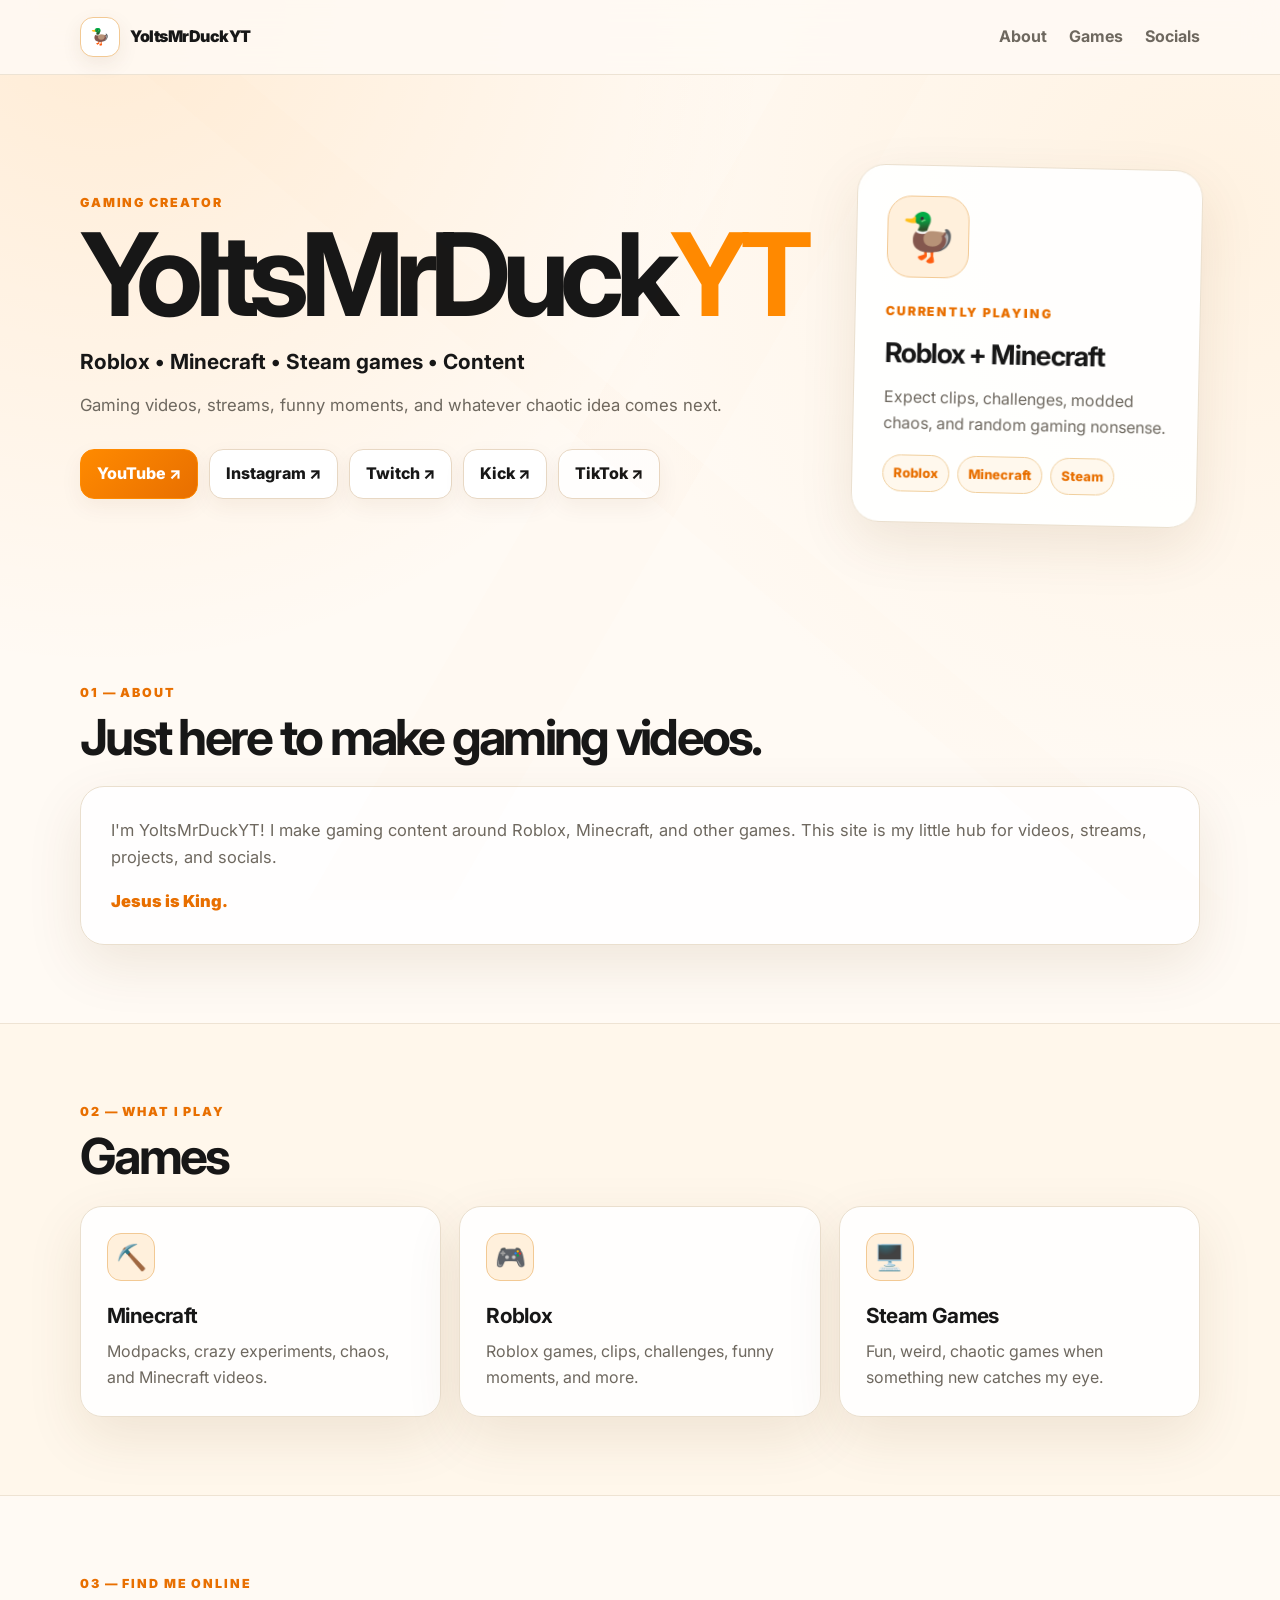
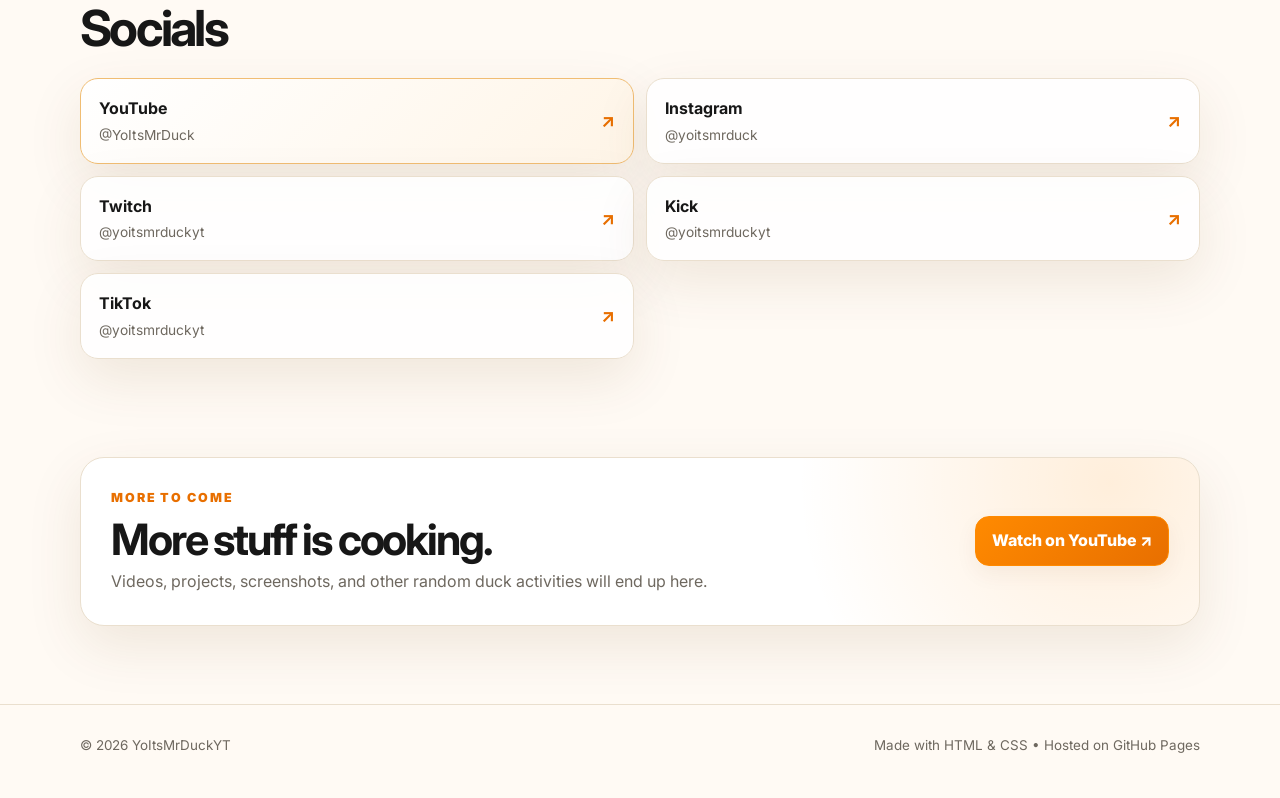
==== commit 5a9aabd3: "Add files via upload" ====
--- a/index.html
+++ b/index.html
@@ -3,75 +3,162 @@
 <head>
   <meta charset="UTF-8">
   <meta name="viewport" content="width=device-width, initial-scale=1.0">
-  <meta name="description" content="The official YoItsMrDuckYT website — gaming, videos, streams, and socials.">
-  <title>YoItsMrDuckYT 🦆</title>
+  <meta name="description" content="The official YoItsMrDuckYT website — gaming, videos, streams, projects, and socials.">
+  <meta name="theme-color" content="#ff8a00">
+  <title>YoItsMrDuckYT | Gaming Creator</title>
   <link rel="stylesheet" href="style.css">
 </head>
 <body>
-  <div class="noise"></div>
+  <div class="page-glow" aria-hidden="true"></div>
 
-  <header class="hero">
-    <div class="hero-inner">
-      <div class="duck">🦆</div>
-      <p class="eyebrow">WELCOME TO THE WEBSITE</p>
-      <h1>YoItsMrDuckYT</h1>
-      <p class="tagline">Roblox • Minecraft • Steam games • Content</p>
+  <header class="site-header">
+    <div class="container nav-wrap">
+      <a class="brand" href="#top" aria-label="YoItsMrDuckYT home">
+        <span class="brand-bubble">🦆</span>
+        <span>YoItsMrDuckYT</span>
+      </a>
 
-      <div class="buttons">
-        <a href="https://www.youtube.com/@YoItsMrDuck" target="_blank" rel="noopener noreferrer">▶ YouTube</a>
-        <a href="https://www.twitch.tv/yoitsmrduckyt" target="_blank" rel="noopener noreferrer">◉ Twitch</a>
-        <a href="https://kick.com/yoitsmrduckyt" target="_blank" rel="noopener noreferrer">⚡ Kick</a>
-        <a href="https://www.tiktok.com/@yoitsmrduckyt" target="_blank" rel="noopener noreferrer">♪ TikTok</a>
-      </div>
+      <nav class="nav" aria-label="Main navigation">
+        <a href="#about">About</a>
+        <a href="#games">Games</a>
+        <a href="#socials">Socials</a>
+      </nav>
     </div>
   </header>
 
-  <main>
-    <section class="card about">
-      <p class="section-label">01 — ABOUT ME</p>
-      <h2>Hey! I'm YoItsMrDuckYT 🦆</h2>
-      <p>
-        I love playing <strong>Roblox Rivals, Minecraft, and other games on Steam</strong>.
-        I make gaming content on YouTube, stream on Twitch, and post on TikTok.
-      </p>
-      <p class="muted">I'm also working on this website to share my content, projects, and socials.</p>
-      <p class="faith">✝ Jesus is King ✝</p>
-    </section>
+  <main id="top">
+    <section class="hero">
+      <div class="container hero-grid">
+        <div class="hero-copy">
+          <p class="eyebrow">GAMING CREATOR</p>
+          <h1>YoItsMrDuck<span>YT</span></h1>
+          <p class="tagline">Roblox • Minecraft • Steam games • Content</p>
+          <p class="hero-description">
+            Gaming videos, streams, funny moments, and whatever chaotic idea comes next.
+          </p>
 
-    <section class="grid">
-      <div class="card">
-        <p class="section-label">02 — GAMES</p>
-        <h2>What I Play</h2>
-        <div class="chips">
-          <span>🎯 Roblox Rivals</span>
-          <span>⛏️ Minecraft</span>
-          <span>🎮 Steam Games</span>
-          <span>🕹️ More Games</span>
+          <div class="hero-actions">
+            <a class="button button-primary" href="https://www.youtube.com/@YoItsMrDuck" target="_blank" rel="noopener noreferrer">YouTube ↗</a>
+            <a class="button" href="https://www.instagram.com/yoitsmrduck/" target="_blank" rel="noopener noreferrer">Instagram ↗</a>
+            <a class="button" href="https://www.twitch.tv/yoitsmrduckyt" target="_blank" rel="noopener noreferrer">Twitch ↗</a>
+            <a class="button" href="https://kick.com/yoitsmrduckyt" target="_blank" rel="noopener noreferrer">Kick ↗</a>
+            <a class="button" href="https://www.tiktok.com/@yoitsmrduckyt" target="_blank" rel="noopener noreferrer">TikTok ↗</a>
+          </div>
         </div>
-      </div>
 
-      <div class="card">
-        <p class="section-label">03 — SOCIALS</p>
-        <h2>Find Me</h2>
-        <div class="social-list">
-          <a href="https://www.youtube.com/@YoItsMrDuck" target="_blank" rel="noopener noreferrer"><b>YouTube</b><span>@YoItsMrDuck ↗</span></a>
-          <a href="https://www.twitch.tv/yoitsmrduckyt" target="_blank" rel="noopener noreferrer"><b>Twitch</b><span>@yoitsmrduckyt ↗</span></a>
-          <a href="https://kick.com/yoitsmrduckyt" target="_blank" rel="noopener noreferrer"><b>Kick</b><span>@yoitsmrduckyt ↗</span></a>
-          <a href="https://www.tiktok.com/@yoitsmrduckyt" target="_blank" rel="noopener noreferrer"><b>TikTok</b><span>@yoitsmrduckyt ↗</span></a>
+        <div class="hero-card">
+          <div class="duck-badge">🦆</div>
+          <p class="card-kicker">CURRENTLY PLAYING</p>
+          <h2>Roblox + Minecraft</h2>
+          <p>Expect clips, challenges, modded chaos, and random gaming nonsense.</p>
+          <div class="mini-tags">
+            <span>Roblox</span>
+            <span>Minecraft</span>
+            <span>Steam</span>
+          </div>
         </div>
       </div>
     </section>
 
-    <section class="card coming">
-      <p class="section-label">04 — COMING SOON</p>
-      <h2>More stuff is cooking... 👀</h2>
-      <p>Videos, projects, screenshots, and other random duck activities may appear here.</p>
+    <section class="section" id="about">
+      <div class="container">
+        <div class="section-heading">
+          <p class="eyebrow">01 — ABOUT</p>
+          <h2>Just here to make gaming videos.</h2>
+        </div>
+
+        <div class="about-card">
+          <p>
+            I'm YoItsMrDuckYT! I make gaming content around Roblox, Minecraft, and other games.
+            This site is my little hub for videos, streams, projects, and socials.
+          </p>
+          <p class="faith">Jesus is King.</p>
+        </div>
+      </div>
+    </section>
+
+    <section class="section section-soft" id="games">
+      <div class="container">
+        <div class="section-heading">
+          <p class="eyebrow">02 — WHAT I PLAY</p>
+          <h2>Games</h2>
+        </div>
+
+        <div class="game-grid">
+          <article class="game-card">
+            <div class="game-icon">⛏️</div>
+            <h3>Minecraft</h3>
+            <p>Modpacks, crazy experiments, chaos, and Minecraft videos.</p>
+          </article>
+
+          <article class="game-card">
+            <div class="game-icon">🎮</div>
+            <h3>Roblox</h3>
+            <p>Roblox games, clips, challenges, funny moments, and more.</p>
+          </article>
+
+          <article class="game-card">
+            <div class="game-icon">🖥️</div>
+            <h3>Steam Games</h3>
+            <p>Fun, weird, chaotic games when something new catches my eye.</p>
+          </article>
+        </div>
+      </div>
+    </section>
+
+    <section class="section" id="socials">
+      <div class="container">
+        <div class="section-heading">
+          <p class="eyebrow">03 — FIND ME ONLINE</p>
+          <h2>Socials</h2>
+        </div>
+
+        <div class="social-grid">
+          <a class="social-card featured" href="https://www.youtube.com/@YoItsMrDuck" target="_blank" rel="noopener noreferrer">
+            <span><strong>YouTube</strong><small>@YoItsMrDuck</small></span>
+            <b>↗</b>
+          </a>
+
+          <a class="social-card" href="https://www.instagram.com/yoitsmrduck/" target="_blank" rel="noopener noreferrer">
+            <span><strong>Instagram</strong><small>@yoitsmrduck</small></span>
+            <b>↗</b>
+          </a>
+
+          <a class="social-card" href="https://www.twitch.tv/yoitsmrduckyt" target="_blank" rel="noopener noreferrer">
+            <span><strong>Twitch</strong><small>@yoitsmrduckyt</small></span>
+            <b>↗</b>
+          </a>
+
+          <a class="social-card" href="https://kick.com/yoitsmrduckyt" target="_blank" rel="noopener noreferrer">
+            <span><strong>Kick</strong><small>@yoitsmrduckyt</small></span>
+            <b>↗</b>
+          </a>
+
+          <a class="social-card" href="https://www.tiktok.com/@yoitsmrduckyt" target="_blank" rel="noopener noreferrer">
+            <span><strong>TikTok</strong><small>@yoitsmrduckyt</small></span>
+            <b>↗</b>
+          </a>
+        </div>
+      </div>
+    </section>
+
+    <section class="section closing">
+      <div class="container closing-card">
+        <div>
+          <p class="eyebrow">MORE TO COME</p>
+          <h2>More stuff is cooking.</h2>
+          <p>Videos, projects, screenshots, and other random duck activities will end up here.</p>
+        </div>
+        <a class="button button-primary" href="https://www.youtube.com/@YoItsMrDuck" target="_blank" rel="noopener noreferrer">Watch on YouTube ↗</a>
+      </div>
     </section>
   </main>
 
-  <footer>
-    <span>🦆 YoItsMrDuckYT</span>
-    <span>Built with HTML & CSS • Hosted on GitHub Pages</span>
+  <footer class="site-footer">
+    <div class="container footer-wrap">
+      <span>© 2026 YoItsMrDuckYT</span>
+      <span>Made with HTML & CSS • Hosted on GitHub Pages</span>
+    </div>
   </footer>
 </body>
 </html>
--- a/style.css
+++ b/style.css
@@ -1,15 +1,15 @@
-@import url('https://fonts.googleapis.com/css2?family=Inter:wght@400;500;600;700;800&display=swap');
+@import url('https://fonts.googleapis.com/css2?family=Inter:wght@400;500;600;700;800;900&display=swap');
 
 :root {
-  --bg: #090b10;
-  --panel: rgba(18, 21, 29, 0.82);
-  --panel-2: #11151e;
-  --text: #f3f5f7;
-  --muted: #9aa3b2;
-  --line: rgba(255,255,255,.09);
-  --accent: #ff9d00;
-  --accent-2: #ffd166;
-  --shadow: 0 18px 60px rgba(0,0,0,.35);
+  --orange: #ff8a00;
+  --orange-deep: #e86f00;
+  --orange-soft: #fff0dc;
+  --cream: #fffaf4;
+  --white: #ffffff;
+  --ink: #171717;
+  --muted: #6e685f;
+  --line: #eadfce;
+  --shadow: 0 20px 55px rgba(94, 56, 12, .10);
 }
 
 * { box-sizing: border-box; }
@@ -19,181 +19,391 @@
 body {
   margin: 0;
   min-height: 100vh;
-  color: var(--text);
-  font-family: Inter, system-ui, -apple-system, Segoe UI, sans-serif;
+  color: var(--ink);
+  font-family: Inter, system-ui, -apple-system, BlinkMacSystemFont, "Segoe UI", sans-serif;
   background:
-    radial-gradient(circle at 15% 10%, rgba(255,157,0,.12), transparent 28%),
-    radial-gradient(circle at 85% 0%, rgba(122,92,255,.10), transparent 30%),
-    var(--bg);
+    radial-gradient(circle at 8% 0%, rgba(255, 138, 0, .13), transparent 25%),
+    radial-gradient(circle at 95% 9%, rgba(255, 210, 150, .20), transparent 24%),
+    var(--cream);
+  line-height: 1.6;
 }
 
 a { color: inherit; text-decoration: none; }
 
-.noise {
+.container {
+  width: min(1120px, calc(100% - 36px));
+  margin: 0 auto;
+}
+
+.page-glow {
   position: fixed;
   inset: 0;
   pointer-events: none;
-  opacity: .025;
-  background-image: repeating-linear-gradient(0deg, #fff 0 1px, transparent 1px 3px);
-}
-
-.hero {
-  min-height: 72vh;
+  opacity: .28;
+  background:
+    linear-gradient(120deg, transparent 0 46%, rgba(255, 138, 0, .04) 46% 54%, transparent 54%),
+    linear-gradient(40deg, transparent 0 48%, rgba(255, 138, 0, .03) 48% 52%, transparent 52%);
+}
+
+.site-header {
+  position: sticky;
+  top: 0;
+  z-index: 10;
+  border-bottom: 1px solid rgba(234, 223, 206, .85);
+  background: rgba(255, 250, 244, .88);
+  backdrop-filter: blur(16px);
+}
+
+.nav-wrap {
+  min-height: 74px;
+  display: flex;
+  align-items: center;
+  justify-content: space-between;
+  gap: 24px;
+}
+
+.brand {
+  display: inline-flex;
+  align-items: center;
+  gap: 10px;
+  font-weight: 900;
+  letter-spacing: -.03em;
+}
+
+.brand-bubble {
+  width: 40px;
+  height: 40px;
   display: grid;
   place-items: center;
-  padding: 70px 20px 50px;
-  text-align: center;
-}
-
-.hero-inner { max-width: 900px; }
-
-.duck {
-  width: 92px;
-  height: 92px;
-  margin: 0 auto 22px;
+  border: 1px solid #f2c994;
+  border-radius: 13px;
+  background: var(--white);
+  box-shadow: 0 7px 20px rgba(94, 56, 12, .08);
+}
+
+.nav {
+  display: flex;
+  gap: 22px;
+}
+
+.nav a {
+  font-weight: 700;
+  color: var(--muted);
+  transition: color .18s ease;
+}
+
+.nav a:hover { color: var(--orange-deep); }
+
+.hero { padding: 92px 0 80px; }
+
+.hero-grid {
+  display: grid;
+  grid-template-columns: minmax(0, 1.35fr) minmax(280px, .65fr);
+  align-items: center;
+  gap: 54px;
+}
+
+.eyebrow,
+.card-kicker {
+  margin: 0 0 10px;
+  color: var(--orange-deep);
+  font-size: .78rem;
+  font-weight: 900;
+  letter-spacing: .15em;
+}
+
+.hero h1 {
+  margin: 0;
+  font-size: clamp(3.4rem, 9vw, 7.2rem);
+  line-height: .9;
+  letter-spacing: -.075em;
+}
+
+.hero h1 span { color: var(--orange); }
+
+.tagline {
+  margin: 18px 0 0;
+  font-size: clamp(1.05rem, 2vw, 1.3rem);
+  font-weight: 700;
+}
+
+.hero-description {
+  max-width: 650px;
+  margin: 14px 0 0;
+  color: var(--muted);
+  font-size: 1.05rem;
+}
+
+.hero-actions {
+  display: flex;
+  flex-wrap: wrap;
+  gap: 11px;
+  margin-top: 30px;
+}
+
+.button {
+  display: inline-flex;
+  align-items: center;
+  justify-content: center;
+  min-height: 46px;
+  padding: 11px 16px;
+  border: 1px solid #e8d8c4;
+  border-radius: 14px;
+  background: var(--white);
+  font-weight: 800;
+  box-shadow: 0 8px 22px rgba(94, 56, 12, .06);
+  transition: transform .18s ease, border-color .18s ease, box-shadow .18s ease, background .18s ease;
+}
+
+.button:hover {
+  transform: translateY(-3px);
+  border-color: #f1bd79;
+  box-shadow: 0 14px 28px rgba(94, 56, 12, .11);
+}
+
+.button-primary {
+  color: var(--white);
+  border-color: var(--orange);
+  background: linear-gradient(135deg, var(--orange), var(--orange-deep));
+}
+
+.button-primary:hover {
+  border-color: var(--orange-deep);
+  background: linear-gradient(135deg, #ff970f, #db6800);
+}
+
+.hero-card,
+.about-card,
+.game-card,
+.social-card,
+.closing-card {
+  border: 1px solid var(--line);
+  background: rgba(255, 255, 255, .90);
+  box-shadow: var(--shadow);
+}
+
+.hero-card {
+  padding: 30px;
+  border-radius: 28px;
+  transform: rotate(1.2deg);
+}
+
+.duck-badge {
+  width: 82px;
+  height: 82px;
   display: grid;
   place-items: center;
-  font-size: 52px;
-  border: 1px solid var(--line);
-  border-radius: 28px;
-  background: linear-gradient(145deg, rgba(255,157,0,.22), rgba(255,157,0,.05));
-  box-shadow: var(--shadow);
-}
-
-.eyebrow, .section-label {
-  color: var(--accent-2);
+  margin-bottom: 24px;
+  border-radius: 24px;
+  background: var(--orange-soft);
+  border: 1px solid #f2c994;
+  font-size: 46px;
+}
+
+.hero-card h2 {
+  margin: 0 0 10px;
+  font-size: 1.7rem;
+  letter-spacing: -.04em;
+}
+
+.hero-card p:not(.card-kicker) {
+  margin: 0;
+  color: var(--muted);
+}
+
+.mini-tags {
+  display: flex;
+  flex-wrap: wrap;
+  gap: 8px;
+  margin-top: 18px;
+}
+
+.mini-tags span {
+  padding: 7px 10px;
+  border: 1px solid #f0cf9d;
+  border-radius: 999px;
+  background: #fff8ed;
+  color: var(--orange-deep);
+  font-size: .82rem;
   font-weight: 800;
-  letter-spacing: .14em;
-  font-size: .76rem;
-}
-
-.hero h1 {
-  margin: 10px 0;
-  font-size: clamp(3rem, 8vw, 6.5rem);
-  line-height: .95;
-  letter-spacing: -.06em;
-}
-
-.tagline {
-  color: var(--muted);
-  font-size: 1.1rem;
-}
-
-.buttons {
-  display: flex;
-  flex-wrap: wrap;
-  justify-content: center;
+}
+
+.section { padding: 78px 0; }
+
+.section-soft {
+  background: rgba(255, 240, 220, .36);
+  border-top: 1px solid rgba(234, 223, 206, .8);
+  border-bottom: 1px solid rgba(234, 223, 206, .8);
+}
+
+.section-heading { margin-bottom: 24px; }
+
+.section-heading h2 {
+  margin: 0;
+  font-size: clamp(2rem, 5vw, 3.1rem);
+  line-height: 1;
+  letter-spacing: -.055em;
+}
+
+.about-card {
+  padding: 30px;
+  border-radius: 24px;
+}
+
+.about-card p {
+  margin: 0;
+  color: var(--muted);
+  font-size: 1.03rem;
+}
+
+.about-card p + p { margin-top: 18px; }
+
+.faith {
+  color: var(--orange-deep) !important;
+  font-weight: 900;
+}
+
+.game-grid {
+  display: grid;
+  grid-template-columns: repeat(3, 1fr);
+  gap: 18px;
+}
+
+.game-card {
+  padding: 26px;
+  border-radius: 22px;
+  transition: transform .18s ease, box-shadow .18s ease, border-color .18s ease;
+}
+
+.game-card:hover {
+  transform: translateY(-5px);
+  border-color: #f0c17f;
+  box-shadow: 0 24px 50px rgba(94, 56, 12, .13);
+}
+
+.game-icon {
+  width: 48px;
+  height: 48px;
+  display: grid;
+  place-items: center;
+  border-radius: 14px;
+  background: var(--orange-soft);
+  border: 1px solid #f2c994;
+  font-size: 25px;
+}
+
+.game-card h3 {
+  margin: 18px 0 7px;
+  font-size: 1.3rem;
+  letter-spacing: -.03em;
+}
+
+.game-card p { margin: 0; color: var(--muted); }
+
+.social-grid {
+  display: grid;
+  grid-template-columns: repeat(2, 1fr);
   gap: 12px;
-  margin-top: 30px;
-}
-
-.buttons a {
-  padding: 12px 17px;
-  border: 1px solid var(--line);
-  border-radius: 14px;
-  background: rgba(255,255,255,.04);
-  transition: transform .18s ease, background .18s ease, border-color .18s ease;
-}
-
-.buttons a:hover {
-  transform: translateY(-3px);
-  background: rgba(255,157,0,.12);
-  border-color: rgba(255,157,0,.45);
-}
-
-main {
-  width: min(1100px, calc(100% - 32px));
-  margin: 0 auto 70px;
-}
-
-.card {
-  padding: 28px;
-  margin-bottom: 18px;
-  border: 1px solid var(--line);
-  border-radius: 22px;
-  background: var(--panel);
-  backdrop-filter: blur(12px);
-  box-shadow: var(--shadow);
-}
-
-.card h2 {
-  margin: 4px 0 12px;
-  font-size: clamp(1.55rem, 3vw, 2.2rem);
-  letter-spacing: -.035em;
-}
-
-.card p {
-  color: #d3d8e0;
-  line-height: 1.7;
-}
-
-.muted { color: var(--muted) !important; }
-
-.faith {
-  color: var(--accent-2) !important;
-  font-weight: 700;
-}
-
-.grid {
-  display: grid;
-  grid-template-columns: 1fr 1fr;
-  gap: 18px;
-}
-
-.chips {
-  display: flex;
-  flex-wrap: wrap;
-  gap: 10px;
-}
-
-.chips span {
-  padding: 10px 13px;
-  border: 1px solid var(--line);
-  border-radius: 999px;
-  color: #e8ebef;
-  background: rgba(255,255,255,.035);
-}
-
-.social-list {
-  display: grid;
-  gap: 10px;
-}
-
-.social-list a {
-  display: flex;
-  align-items: center;
-  justify-content: space-between;
-  gap: 12px;
-  padding: 14px 15px;
-  border: 1px solid var(--line);
-  border-radius: 15px;
-  background: rgba(255,255,255,.035);
-  transition: background .18s ease, transform .18s ease;
-}
-
-.social-list a:hover {
-  background: rgba(255,157,0,.09);
-  transform: translateX(4px);
-}
-
-.social-list span { color: var(--muted); }
-
-.coming { text-align: center; }
-
-footer {
-  width: min(1100px, calc(100% - 32px));
-  margin: 0 auto;
-  padding: 0 0 40px;
-  display: flex;
+}
+
+.social-card {
+  min-height: 82px;
+  padding: 17px 18px;
+  display: flex;
+  align-items: center;
   justify-content: space-between;
   gap: 16px;
-  color: #77808f;
-  font-size: .85rem;
-}
-
-@media (max-width: 750px) {
-  .hero { min-height: 64vh; }
-  .grid { grid-template-columns: 1fr; }
-  footer { flex-direction: column; }
-  .card { padding: 22px; }
-}
+  border-radius: 18px;
+  transition: transform .18s ease, border-color .18s ease, background .18s ease;
+}
+
+.social-card:hover {
+  transform: translateY(-3px);
+  border-color: #f0bd73;
+  background: #fffaf1;
+}
+
+.social-card > span {
+  display: flex;
+  flex-direction: column;
+  min-width: 0;
+}
+
+.social-card strong { font-size: 1rem; }
+
+.social-card small {
+  margin-top: 2px;
+  color: var(--muted);
+  font-size: .86rem;
+}
+
+.social-card b {
+  font-size: 1.15rem;
+  color: var(--orange-deep);
+}
+
+.social-card.featured {
+  border-color: #f0bd73;
+  background: linear-gradient(135deg, #fff, #fff5e7);
+}
+
+.closing { padding-top: 20px; }
+
+.closing-card {
+  padding: 30px;
+  display: flex;
+  align-items: center;
+  justify-content: space-between;
+  gap: 24px;
+  border-radius: 24px;
+  background:
+    radial-gradient(circle at 92% 15%, rgba(255, 138, 0, .14), transparent 30%),
+    var(--white);
+}
+
+.closing-card h2 {
+  margin: 0 0 8px;
+  font-size: clamp(1.8rem, 4vw, 2.7rem);
+  line-height: 1;
+  letter-spacing: -.05em;
+}
+
+.closing-card p:last-child {
+  margin: 0;
+  color: var(--muted);
+}
+
+.site-footer {
+  padding: 30px 0 42px;
+  border-top: 1px solid var(--line);
+  color: var(--muted);
+  font-size: .84rem;
+}
+
+.footer-wrap {
+  display: flex;
+  justify-content: space-between;
+  gap: 16px;
+}
+
+@media (max-width: 820px) {
+  .hero { padding-top: 70px; }
+  .hero-grid { grid-template-columns: 1fr; gap: 34px; }
+  .hero-card { transform: none; }
+  .game-grid { grid-template-columns: 1fr; }
+  .closing-card { align-items: flex-start; flex-direction: column; }
+}
+
+@media (max-width: 620px) {
+  .container { width: min(100% - 26px, 1120px); }
+  .nav-wrap { min-height: 66px; }
+  .nav { gap: 12px; }
+  .nav a { font-size: .9rem; }
+  .brand span:last-child { font-size: .95rem; }
+  .hero { padding: 58px 0 56px; }
+  .hero-actions { gap: 9px; }
+  .button { flex: 1 1 calc(50% - 9px); }
+  .social-grid { grid-template-columns: 1fr; }
+  .section { padding: 62px 0; }
+  .footer-wrap { flex-direction: column; }
+}
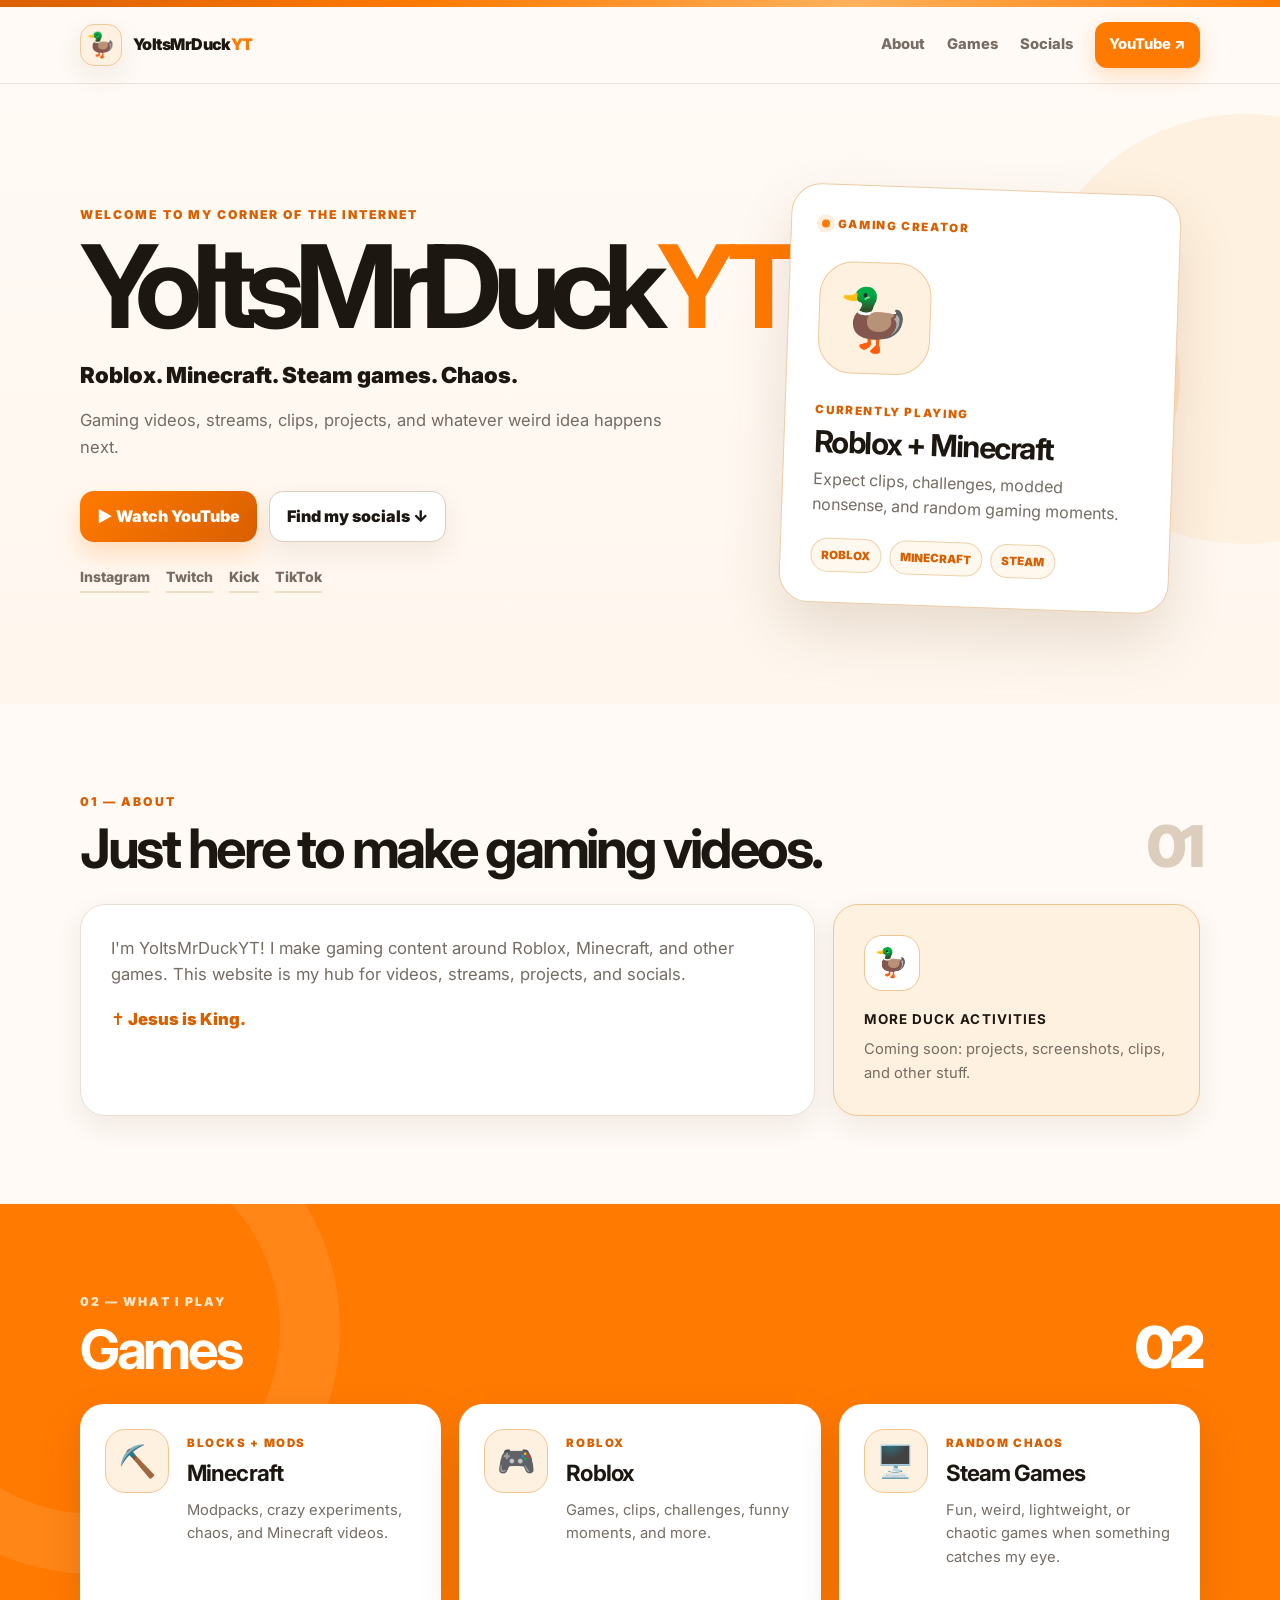
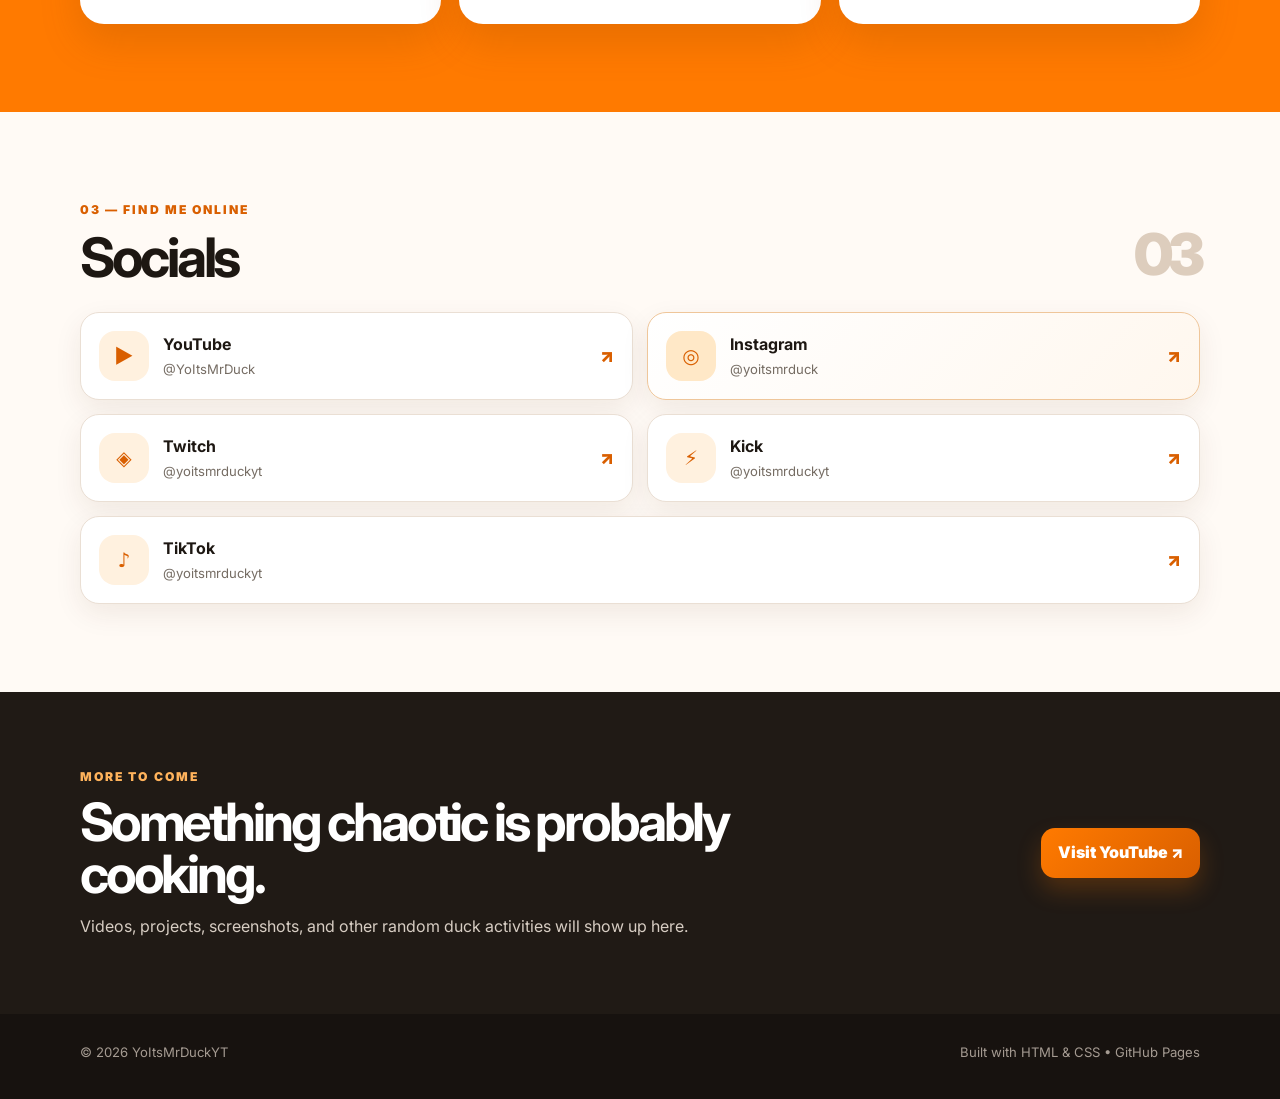
==== commit bb83ebe6: "Add files via upload" ====
--- a/index.html
+++ b/index.html
@@ -3,58 +3,68 @@
 <head>
   <meta charset="UTF-8">
   <meta name="viewport" content="width=device-width, initial-scale=1.0">
-  <meta name="description" content="The official YoItsMrDuckYT website — gaming, videos, streams, projects, and socials.">
-  <meta name="theme-color" content="#ff8a00">
+  <meta name="description" content="The official YoItsMrDuckYT website — gaming videos, streams, projects, and socials.">
+  <meta name="theme-color" content="#ff7a00">
   <title>YoItsMrDuckYT | Gaming Creator</title>
-  <link rel="stylesheet" href="style.css">
+  <link rel="stylesheet" href="style.css?v=2">
 </head>
 <body>
-  <div class="page-glow" aria-hidden="true"></div>
+  <div class="top-strip" aria-hidden="true"></div>
 
   <header class="site-header">
     <div class="container nav-wrap">
       <a class="brand" href="#top" aria-label="YoItsMrDuckYT home">
-        <span class="brand-bubble">🦆</span>
-        <span>YoItsMrDuckYT</span>
+        <span class="brand-icon">🦆</span>
+        <span>YoItsMrDuck<span class="brand-accent">YT</span></span>
       </a>
 
       <nav class="nav" aria-label="Main navigation">
         <a href="#about">About</a>
         <a href="#games">Games</a>
         <a href="#socials">Socials</a>
+        <a class="nav-cta" href="https://www.youtube.com/@YoItsMrDuck" target="_blank" rel="noopener noreferrer">YouTube ↗</a>
       </nav>
     </div>
   </header>
 
   <main id="top">
     <section class="hero">
-      <div class="container hero-grid">
+      <div class="container hero-layout">
         <div class="hero-copy">
-          <p class="eyebrow">GAMING CREATOR</p>
-          <h1>YoItsMrDuck<span>YT</span></h1>
-          <p class="tagline">Roblox • Minecraft • Steam games • Content</p>
-          <p class="hero-description">
-            Gaming videos, streams, funny moments, and whatever chaotic idea comes next.
-          </p>
+          <p class="eyebrow">WELCOME TO MY CORNER OF THE INTERNET</p>
+          <h1>YoItsMrDuck<span class="hero-accent">YT</span></h1>
+          <p class="hero-tagline">Roblox. Minecraft. Steam games. Chaos.</p>
+          <p class="hero-text">Gaming videos, streams, clips, projects, and whatever weird idea happens next.</p>
 
           <div class="hero-actions">
-            <a class="button button-primary" href="https://www.youtube.com/@YoItsMrDuck" target="_blank" rel="noopener noreferrer">YouTube ↗</a>
-            <a class="button" href="https://www.instagram.com/yoitsmrduck/" target="_blank" rel="noopener noreferrer">Instagram ↗</a>
-            <a class="button" href="https://www.twitch.tv/yoitsmrduckyt" target="_blank" rel="noopener noreferrer">Twitch ↗</a>
-            <a class="button" href="https://kick.com/yoitsmrduckyt" target="_blank" rel="noopener noreferrer">Kick ↗</a>
-            <a class="button" href="https://www.tiktok.com/@yoitsmrduckyt" target="_blank" rel="noopener noreferrer">TikTok ↗</a>
+            <a class="button button-primary" href="https://www.youtube.com/@YoItsMrDuck" target="_blank" rel="noopener noreferrer">▶ Watch YouTube</a>
+            <a class="button button-outline" href="#socials">Find my socials ↓</a>
+          </div>
+
+          <div class="hero-links" aria-label="Social links">
+            <a href="https://www.instagram.com/yoitsmrduck/" target="_blank" rel="noopener noreferrer">Instagram</a>
+            <a href="https://www.twitch.tv/yoitsmrduckyt" target="_blank" rel="noopener noreferrer">Twitch</a>
+            <a href="https://kick.com/yoitsmrduckyt" target="_blank" rel="noopener noreferrer">Kick</a>
+            <a href="https://www.tiktok.com/@yoitsmrduckyt" target="_blank" rel="noopener noreferrer">TikTok</a>
           </div>
         </div>
 
-        <div class="hero-card">
-          <div class="duck-badge">🦆</div>
-          <p class="card-kicker">CURRENTLY PLAYING</p>
-          <h2>Roblox + Minecraft</h2>
-          <p>Expect clips, challenges, modded chaos, and random gaming nonsense.</p>
-          <div class="mini-tags">
-            <span>Roblox</span>
-            <span>Minecraft</span>
-            <span>Steam</span>
+        <div class="hero-art" aria-label="YoItsMrDuck quick card">
+          <div class="sun-shape"></div>
+          <div class="hero-card">
+            <div class="hero-card-top">
+              <span class="live-dot"></span>
+              <span>GAMING CREATOR</span>
+            </div>
+            <div class="duck-circle">🦆</div>
+            <p class="hero-card-label">CURRENTLY PLAYING</p>
+            <h2>Roblox + Minecraft</h2>
+            <p>Expect clips, challenges, modded nonsense, and random gaming moments.</p>
+            <div class="tag-row">
+              <span>ROBLOX</span>
+              <span>MINECRAFT</span>
+              <span>STEAM</span>
+            </div>
           </div>
         </div>
       </div>
@@ -62,45 +72,62 @@
 
     <section class="section" id="about">
       <div class="container">
-        <div class="section-heading">
-          <p class="eyebrow">01 — ABOUT</p>
-          <h2>Just here to make gaming videos.</h2>
+        <div class="section-head">
+          <div>
+            <p class="eyebrow">01 — ABOUT</p>
+            <h2>Just here to make gaming videos.</h2>
+          </div>
+          <span class="section-number">01</span>
         </div>
 
-        <div class="about-card">
-          <p>
-            I'm YoItsMrDuckYT! I make gaming content around Roblox, Minecraft, and other games.
-            This site is my little hub for videos, streams, projects, and socials.
-          </p>
-          <p class="faith">Jesus is King.</p>
+        <div class="about-grid">
+          <div class="about-card about-main">
+            <p>I'm YoItsMrDuckYT! I make gaming content around Roblox, Minecraft, and other games. This website is my hub for videos, streams, projects, and socials.</p>
+            <p class="faith">✝ Jesus is King.</p>
+          </div>
+          <div class="about-card stat-card">
+            <span class="stat-icon">🦆</span>
+            <strong>MORE DUCK ACTIVITIES</strong>
+            <p>Coming soon: projects, screenshots, clips, and other stuff.</p>
+          </div>
         </div>
       </div>
     </section>
 
-    <section class="section section-soft" id="games">
+    <section class="section orange-section" id="games">
       <div class="container">
-        <div class="section-heading">
-          <p class="eyebrow">02 — WHAT I PLAY</p>
-          <h2>Games</h2>
+        <div class="section-head light">
+          <div>
+            <p class="eyebrow">02 — WHAT I PLAY</p>
+            <h2>Games</h2>
+          </div>
+          <span class="section-number">02</span>
         </div>
 
         <div class="game-grid">
           <article class="game-card">
             <div class="game-icon">⛏️</div>
-            <h3>Minecraft</h3>
-            <p>Modpacks, crazy experiments, chaos, and Minecraft videos.</p>
+            <div>
+              <span class="card-label">BLOCKS + MODS</span>
+              <h3>Minecraft</h3>
+              <p>Modpacks, crazy experiments, chaos, and Minecraft videos.</p>
+            </div>
           </article>
-
           <article class="game-card">
             <div class="game-icon">🎮</div>
-            <h3>Roblox</h3>
-            <p>Roblox games, clips, challenges, funny moments, and more.</p>
+            <div>
+              <span class="card-label">ROBLOX</span>
+              <h3>Roblox</h3>
+              <p>Games, clips, challenges, funny moments, and more.</p>
+            </div>
           </article>
-
           <article class="game-card">
             <div class="game-icon">🖥️</div>
-            <h3>Steam Games</h3>
-            <p>Fun, weird, chaotic games when something new catches my eye.</p>
+            <div>
+              <span class="card-label">RANDOM CHAOS</span>
+              <h3>Steam Games</h3>
+              <p>Fun, weird, lightweight, or chaotic games when something catches my eye.</p>
+            </div>
           </article>
         </div>
       </div>
@@ -108,48 +135,52 @@
 
     <section class="section" id="socials">
       <div class="container">
-        <div class="section-heading">
-          <p class="eyebrow">03 — FIND ME ONLINE</p>
-          <h2>Socials</h2>
+        <div class="section-head">
+          <div>
+            <p class="eyebrow">03 — FIND ME ONLINE</p>
+            <h2>Socials</h2>
+          </div>
+          <span class="section-number">03</span>
         </div>
 
         <div class="social-grid">
-          <a class="social-card featured" href="https://www.youtube.com/@YoItsMrDuck" target="_blank" rel="noopener noreferrer">
-            <span><strong>YouTube</strong><small>@YoItsMrDuck</small></span>
-            <b>↗</b>
+          <a class="social-card youtube" href="https://www.youtube.com/@YoItsMrDuck" target="_blank" rel="noopener noreferrer">
+            <span class="social-icon">▶</span>
+            <span class="social-copy"><strong>YouTube</strong><small>@YoItsMrDuck</small></span>
+            <span class="social-arrow">↗</span>
           </a>
-
-          <a class="social-card" href="https://www.instagram.com/yoitsmrduck/" target="_blank" rel="noopener noreferrer">
-            <span><strong>Instagram</strong><small>@yoitsmrduck</small></span>
-            <b>↗</b>
+          <a class="social-card instagram" href="https://www.instagram.com/yoitsmrduck/" target="_blank" rel="noopener noreferrer">
+            <span class="social-icon">◎</span>
+            <span class="social-copy"><strong>Instagram</strong><small>@yoitsmrduck</small></span>
+            <span class="social-arrow">↗</span>
           </a>
-
-          <a class="social-card" href="https://www.twitch.tv/yoitsmrduckyt" target="_blank" rel="noopener noreferrer">
-            <span><strong>Twitch</strong><small>@yoitsmrduckyt</small></span>
-            <b>↗</b>
+          <a class="social-card twitch" href="https://www.twitch.tv/yoitsmrduckyt" target="_blank" rel="noopener noreferrer">
+            <span class="social-icon">◈</span>
+            <span class="social-copy"><strong>Twitch</strong><small>@yoitsmrduckyt</small></span>
+            <span class="social-arrow">↗</span>
           </a>
-
-          <a class="social-card" href="https://kick.com/yoitsmrduckyt" target="_blank" rel="noopener noreferrer">
-            <span><strong>Kick</strong><small>@yoitsmrduckyt</small></span>
-            <b>↗</b>
+          <a class="social-card kick" href="https://kick.com/yoitsmrduckyt" target="_blank" rel="noopener noreferrer">
+            <span class="social-icon">⚡</span>
+            <span class="social-copy"><strong>Kick</strong><small>@yoitsmrduckyt</small></span>
+            <span class="social-arrow">↗</span>
           </a>
-
-          <a class="social-card" href="https://www.tiktok.com/@yoitsmrduckyt" target="_blank" rel="noopener noreferrer">
-            <span><strong>TikTok</strong><small>@yoitsmrduckyt</small></span>
-            <b>↗</b>
+          <a class="social-card tiktok" href="https://www.tiktok.com/@yoitsmrduckyt" target="_blank" rel="noopener noreferrer">
+            <span class="social-icon">♪</span>
+            <span class="social-copy"><strong>TikTok</strong><small>@yoitsmrduckyt</small></span>
+            <span class="social-arrow">↗</span>
           </a>
         </div>
       </div>
     </section>
 
-    <section class="section closing">
-      <div class="container closing-card">
+    <section class="closing">
+      <div class="container closing-inner">
         <div>
           <p class="eyebrow">MORE TO COME</p>
-          <h2>More stuff is cooking.</h2>
-          <p>Videos, projects, screenshots, and other random duck activities will end up here.</p>
+          <h2>Something chaotic is probably cooking.</h2>
+          <p>Videos, projects, screenshots, and other random duck activities will show up here.</p>
         </div>
-        <a class="button button-primary" href="https://www.youtube.com/@YoItsMrDuck" target="_blank" rel="noopener noreferrer">Watch on YouTube ↗</a>
+        <a class="button button-primary" href="https://www.youtube.com/@YoItsMrDuck" target="_blank" rel="noopener noreferrer">Visit YouTube ↗</a>
       </div>
     </section>
   </main>
@@ -157,7 +188,7 @@
   <footer class="site-footer">
     <div class="container footer-wrap">
       <span>© 2026 YoItsMrDuckYT</span>
-      <span>Made with HTML & CSS • Hosted on GitHub Pages</span>
+      <span>Built with HTML &amp; CSS • GitHub Pages</span>
     </div>
   </footer>
 </body>
--- a/style.css
+++ b/style.css
@@ -1,409 +1,153 @@
 @import url('https://fonts.googleapis.com/css2?family=Inter:wght@400;500;600;700;800;900&display=swap');
 
 :root {
-  --orange: #ff8a00;
-  --orange-deep: #e86f00;
-  --orange-soft: #fff0dc;
-  --cream: #fffaf4;
+  --orange: #ff7a00;
+  --orange-dark: #d95f00;
+  --orange-deep: #a94400;
+  --orange-pale: #fff1df;
+  --orange-pale-2: #ffe4c2;
   --white: #ffffff;
-  --ink: #171717;
-  --muted: #6e685f;
-  --line: #eadfce;
-  --shadow: 0 20px 55px rgba(94, 56, 12, .10);
+  --cream: #fffaf5;
+  --ink: #1d1712;
+  --muted: #756c63;
+  --line: #eadfd4;
+  --shadow: 0 20px 50px rgba(78, 40, 10, .10);
+  --shadow-soft: 0 10px 28px rgba(78, 40, 10, .08);
 }
 
 * { box-sizing: border-box; }
-
 html { scroll-behavior: smooth; }
-
 body {
   margin: 0;
   min-height: 100vh;
   color: var(--ink);
+  background: var(--cream);
   font-family: Inter, system-ui, -apple-system, BlinkMacSystemFont, "Segoe UI", sans-serif;
-  background:
-    radial-gradient(circle at 8% 0%, rgba(255, 138, 0, .13), transparent 25%),
-    radial-gradient(circle at 95% 9%, rgba(255, 210, 150, .20), transparent 24%),
-    var(--cream);
   line-height: 1.6;
 }
 
 a { color: inherit; text-decoration: none; }
-
-.container {
-  width: min(1120px, calc(100% - 36px));
-  margin: 0 auto;
-}
-
-.page-glow {
-  position: fixed;
-  inset: 0;
-  pointer-events: none;
-  opacity: .28;
-  background:
-    linear-gradient(120deg, transparent 0 46%, rgba(255, 138, 0, .04) 46% 54%, transparent 54%),
-    linear-gradient(40deg, transparent 0 48%, rgba(255, 138, 0, .03) 48% 52%, transparent 52%);
-}
+.container { width: min(1120px, calc(100% - 36px)); margin: 0 auto; }
+.top-strip { height: 7px; background: linear-gradient(90deg, var(--orange-dark), var(--orange), #ffb15c, var(--orange)); }
 
 .site-header {
   position: sticky;
   top: 0;
-  z-index: 10;
-  border-bottom: 1px solid rgba(234, 223, 206, .85);
-  background: rgba(255, 250, 244, .88);
-  backdrop-filter: blur(16px);
+  z-index: 20;
+  border-bottom: 1px solid rgba(234, 223, 212, .88);
+  background: rgba(255, 250, 245, .94);
+  backdrop-filter: blur(14px);
+}
+.nav-wrap { min-height: 76px; display: flex; align-items: center; justify-content: space-between; gap: 24px; }
+.brand { display: inline-flex; align-items: center; gap: 11px; font-weight: 900; letter-spacing: -.035em; }
+.brand-icon { width: 42px; height: 42px; display: grid; place-items: center; border-radius: 14px; border: 1px solid #f1c89a; background: var(--orange-pale); box-shadow: var(--shadow-soft); font-size: 24px; }
+.brand-accent, .hero-accent { color: var(--orange); }
+.nav { display: flex; align-items: center; gap: 22px; }
+.nav a { color: var(--muted); font-size: .92rem; font-weight: 800; transition: color .2s ease, transform .2s ease; }
+.nav a:hover { color: var(--orange-dark); transform: translateY(-1px); }
+.nav .nav-cta { color: var(--white); padding: 11px 14px; border-radius: 12px; background: var(--orange); box-shadow: 0 8px 20px rgba(255, 122, 0, .22); }
+.nav .nav-cta:hover { color: var(--white); background: var(--orange-dark); }
+
+.hero { position: relative; overflow: hidden; padding: 100px 0 90px; background: linear-gradient(180deg, #fffaf5 0%, #fff7ee 100%); }
+.hero::after { content: ""; position: absolute; right: -180px; top: 30px; width: 430px; height: 430px; border-radius: 50%; background: var(--orange-pale); pointer-events: none; }
+.hero-layout { position: relative; z-index: 1; display: grid; grid-template-columns: minmax(0, 1.16fr) minmax(300px, .84fr); align-items: center; gap: 70px; }
+.hero-copy { max-width: 720px; }
+.eyebrow { margin: 0 0 11px; color: var(--orange-dark); font-size: .76rem; font-weight: 900; letter-spacing: .17em; }
+.hero h1 { margin: 0; font-size: clamp(3.7rem, 9vw, 7.5rem); line-height: .87; letter-spacing: -.085em; }
+.hero-tagline { margin: 22px 0 0; font-size: clamp(1.1rem, 2vw, 1.38rem); font-weight: 900; }
+.hero-text { max-width: 650px; margin: 14px 0 0; color: var(--muted); font-size: 1.04rem; }
+.hero-actions { display: flex; flex-wrap: wrap; gap: 12px; margin-top: 30px; }
+.button { display: inline-flex; align-items: center; justify-content: center; min-height: 48px; padding: 12px 17px; border-radius: 14px; font-weight: 900; transition: transform .18s ease, box-shadow .18s ease, background .18s ease; }
+.button:hover { transform: translateY(-3px); }
+.button-primary { color: var(--white); background: linear-gradient(135deg, var(--orange), var(--orange-dark)); box-shadow: 0 12px 25px rgba(255, 122, 0, .22); }
+.button-primary:hover { box-shadow: 0 17px 32px rgba(255, 122, 0, .28); }
+.button-outline { border: 1px solid #ddcdbd; background: var(--white); box-shadow: var(--shadow-soft); }
+.button-outline:hover { border-color: #efb46f; }
+.hero-links { display: flex; flex-wrap: wrap; gap: 16px; margin-top: 24px; }
+.hero-links a { color: var(--muted); font-size: .88rem; font-weight: 800; border-bottom: 2px solid #f1dcc5; padding-bottom: 2px; }
+.hero-links a:hover { color: var(--orange-dark); border-color: var(--orange); }
+
+.hero-art { position: relative; min-height: 430px; display: grid; place-items: center; }
+.sun-shape { position: absolute; width: 310px; height: 310px; border-radius: 50%; background: var(--orange); opacity: .12; transform: translate(45px, -20px); }
+.hero-card { position: relative; width: min(390px, 100%); padding: 30px; border: 1px solid #edcda7; border-radius: 30px; background: var(--white); box-shadow: 0 28px 60px rgba(91, 48, 8, .14); transform: rotate(2deg); }
+.hero-card-top { display: flex; align-items: center; gap: 8px; color: var(--orange-dark); font-size: .72rem; font-weight: 900; letter-spacing: .14em; }
+.live-dot { width: 8px; height: 8px; border-radius: 50%; background: var(--orange); box-shadow: 0 0 0 5px rgba(255, 122, 0, .13); }
+.duck-circle { width: 112px; height: 112px; margin: 28px 0; display: grid; place-items: center; border-radius: 34px; background: var(--orange-pale); border: 1px solid #f1c89a; font-size: 60px; }
+.hero-card-label, .card-label { margin: 0 0 7px; color: var(--orange-dark); font-size: .72rem; font-weight: 900; letter-spacing: .14em; }
+.hero-card h2 { margin: 0 0 8px; font-size: 1.9rem; line-height: 1.05; letter-spacing: -.05em; }
+.hero-card p:not(.hero-card-label) { margin: 0; color: var(--muted); }
+.tag-row { display: flex; flex-wrap: wrap; gap: 8px; margin-top: 20px; }
+.tag-row span { padding: 7px 10px; border-radius: 999px; background: #fff8ee; border: 1px solid #f0d2aa; color: var(--orange-dark); font-size: .72rem; font-weight: 900; }
+
+.section { padding: 88px 0; }
+.section-head { display: flex; align-items: flex-end; justify-content: space-between; gap: 20px; margin-bottom: 28px; }
+.section-head h2 { margin: 0; font-size: clamp(2.2rem, 5vw, 3.4rem); line-height: .98; letter-spacing: -.06em; }
+.section-number { color: #ddcdbd; font-size: 3.6rem; line-height: 1; font-weight: 900; letter-spacing: -.09em; }
+.light .eyebrow { color: #ffe6c6; }
+.light h2, .light .section-number { color: var(--white); }
+
+.about-grid { display: grid; grid-template-columns: 1.6fr .8fr; gap: 18px; }
+.about-card { padding: 30px; border: 1px solid var(--line); border-radius: 25px; background: var(--white); box-shadow: var(--shadow-soft); }
+.about-main p { margin: 0; color: var(--muted); font-size: 1.04rem; }
+.about-main .faith { margin-top: 18px; color: var(--orange-dark); font-weight: 900; }
+.stat-card { display: flex; flex-direction: column; justify-content: center; background: var(--orange-pale); border-color: #f0c58f; }
+.stat-icon { width: 56px; height: 56px; display: grid; place-items: center; margin-bottom: 18px; border-radius: 18px; background: var(--white); border: 1px solid #f0c58f; font-size: 28px; }
+.stat-card strong { font-size: .84rem; letter-spacing: .08em; }
+.stat-card p { margin: 8px 0 0; color: var(--muted); font-size: .92rem; }
+
+.orange-section { position: relative; overflow: hidden; background: var(--orange); }
+.orange-section::before { content: ""; position: absolute; left: -150px; top: -120px; width: 370px; height: 370px; border-radius: 50%; border: 60px solid rgba(255,255,255,.09); }
+.game-grid { position: relative; z-index: 1; display: grid; grid-template-columns: repeat(3, 1fr); gap: 18px; }
+.game-card { display: grid; grid-template-columns: 64px 1fr; gap: 18px; min-height: 220px; padding: 25px; border-radius: 24px; background: var(--white); box-shadow: 0 18px 40px rgba(133, 63, 0, .20); }
+.game-icon { width: 64px; height: 64px; display: grid; place-items: center; border-radius: 20px; background: var(--orange-pale); border: 1px solid #f2c691; font-size: 31px; }
+.game-card h3 { margin: 0; font-size: 1.4rem; letter-spacing: -.04em; }
+.game-card p { margin: 8px 0 0; color: var(--muted); font-size: .92rem; }
+
+.social-grid { display: grid; grid-template-columns: repeat(2, 1fr); gap: 14px; }
+.social-card { display: grid; grid-template-columns: 50px 1fr auto; align-items: center; gap: 14px; padding: 18px; border: 1px solid var(--line); border-radius: 19px; background: var(--white); box-shadow: var(--shadow-soft); transition: transform .18s ease, box-shadow .18s ease, border-color .18s ease; }
+.social-card:hover { transform: translateY(-4px); box-shadow: 0 18px 35px rgba(78, 40, 10, .12); border-color: #efbd7c; }
+.social-icon { width: 50px; height: 50px; display: grid; place-items: center; border-radius: 16px; background: var(--orange-pale); color: var(--orange-dark); font-weight: 900; font-size: 20px; }
+.social-copy { display: flex; flex-direction: column; min-width: 0; }
+.social-copy strong { font-size: 1rem; }
+.social-copy small { margin-top: 1px; color: var(--muted); font-size: .82rem; }
+.social-arrow { color: var(--orange-dark); font-size: 1.15rem; font-weight: 900; }
+.social-card.instagram { border-color: #efc69a; background: linear-gradient(135deg, #fff 0%, #fff7ee 100%); }
+.social-card.instagram .social-icon { background: #ffe8c7; }
+.social-grid .tiktok { grid-column: 1 / -1; }
+
+.closing { padding: 75px 0; background: #201a15; color: var(--white); }
+.closing-inner { display: flex; align-items: center; justify-content: space-between; gap: 30px; }
+.closing .eyebrow { color: #ffb35c; }
+.closing h2 { max-width: 720px; margin: 0; font-size: clamp(2rem, 5vw, 3.3rem); line-height: .98; letter-spacing: -.06em; }
+.closing p:not(.eyebrow) { max-width: 650px; margin: 13px 0 0; color: #d7cdc3; }
+
+.site-footer { padding: 28px 0 36px; background: #17120f; color: #a59b92; font-size: .82rem; }
+.footer-wrap { display: flex; justify-content: space-between; gap: 18px; }
+
+@media (max-width: 850px) {
+  .nav { gap: 13px; }
+  .nav a:not(.nav-cta) { display: none; }
+  .hero { padding-top: 78px; }
+  .hero-layout { grid-template-columns: 1fr; gap: 42px; }
+  .hero-copy { max-width: 760px; }
+  .hero-art { min-height: auto; }
+  .about-grid, .game-grid { grid-template-columns: 1fr; }
+  .social-grid { grid-template-columns: 1fr; }
+  .social-grid .tiktok { grid-column: auto; }
+  .closing-inner { flex-direction: column; align-items: flex-start; }
 }
 
-.nav-wrap {
-  min-height: 74px;
-  display: flex;
-  align-items: center;
-  justify-content: space-between;
-  gap: 24px;
-}
-
-.brand {
-  display: inline-flex;
-  align-items: center;
-  gap: 10px;
-  font-weight: 900;
-  letter-spacing: -.03em;
-}
-
-.brand-bubble {
-  width: 40px;
-  height: 40px;
-  display: grid;
-  place-items: center;
-  border: 1px solid #f2c994;
-  border-radius: 13px;
-  background: var(--white);
-  box-shadow: 0 7px 20px rgba(94, 56, 12, .08);
-}
-
-.nav {
-  display: flex;
-  gap: 22px;
-}
-
-.nav a {
-  font-weight: 700;
-  color: var(--muted);
-  transition: color .18s ease;
-}
-
-.nav a:hover { color: var(--orange-deep); }
-
-.hero { padding: 92px 0 80px; }
-
-.hero-grid {
-  display: grid;
-  grid-template-columns: minmax(0, 1.35fr) minmax(280px, .65fr);
-  align-items: center;
-  gap: 54px;
-}
-
-.eyebrow,
-.card-kicker {
-  margin: 0 0 10px;
-  color: var(--orange-deep);
-  font-size: .78rem;
-  font-weight: 900;
-  letter-spacing: .15em;
-}
-
-.hero h1 {
-  margin: 0;
-  font-size: clamp(3.4rem, 9vw, 7.2rem);
-  line-height: .9;
-  letter-spacing: -.075em;
-}
-
-.hero h1 span { color: var(--orange); }
-
-.tagline {
-  margin: 18px 0 0;
-  font-size: clamp(1.05rem, 2vw, 1.3rem);
-  font-weight: 700;
-}
-
-.hero-description {
-  max-width: 650px;
-  margin: 14px 0 0;
-  color: var(--muted);
-  font-size: 1.05rem;
-}
-
-.hero-actions {
-  display: flex;
-  flex-wrap: wrap;
-  gap: 11px;
-  margin-top: 30px;
-}
-
-.button {
-  display: inline-flex;
-  align-items: center;
-  justify-content: center;
-  min-height: 46px;
-  padding: 11px 16px;
-  border: 1px solid #e8d8c4;
-  border-radius: 14px;
-  background: var(--white);
-  font-weight: 800;
-  box-shadow: 0 8px 22px rgba(94, 56, 12, .06);
-  transition: transform .18s ease, border-color .18s ease, box-shadow .18s ease, background .18s ease;
-}
-
-.button:hover {
-  transform: translateY(-3px);
-  border-color: #f1bd79;
-  box-shadow: 0 14px 28px rgba(94, 56, 12, .11);
-}
-
-.button-primary {
-  color: var(--white);
-  border-color: var(--orange);
-  background: linear-gradient(135deg, var(--orange), var(--orange-deep));
-}
-
-.button-primary:hover {
-  border-color: var(--orange-deep);
-  background: linear-gradient(135deg, #ff970f, #db6800);
-}
-
-.hero-card,
-.about-card,
-.game-card,
-.social-card,
-.closing-card {
-  border: 1px solid var(--line);
-  background: rgba(255, 255, 255, .90);
-  box-shadow: var(--shadow);
-}
-
-.hero-card {
-  padding: 30px;
-  border-radius: 28px;
-  transform: rotate(1.2deg);
-}
-
-.duck-badge {
-  width: 82px;
-  height: 82px;
-  display: grid;
-  place-items: center;
-  margin-bottom: 24px;
-  border-radius: 24px;
-  background: var(--orange-soft);
-  border: 1px solid #f2c994;
-  font-size: 46px;
-}
-
-.hero-card h2 {
-  margin: 0 0 10px;
-  font-size: 1.7rem;
-  letter-spacing: -.04em;
-}
-
-.hero-card p:not(.card-kicker) {
-  margin: 0;
-  color: var(--muted);
-}
-
-.mini-tags {
-  display: flex;
-  flex-wrap: wrap;
-  gap: 8px;
-  margin-top: 18px;
-}
-
-.mini-tags span {
-  padding: 7px 10px;
-  border: 1px solid #f0cf9d;
-  border-radius: 999px;
-  background: #fff8ed;
-  color: var(--orange-deep);
-  font-size: .82rem;
-  font-weight: 800;
-}
-
-.section { padding: 78px 0; }
-
-.section-soft {
-  background: rgba(255, 240, 220, .36);
-  border-top: 1px solid rgba(234, 223, 206, .8);
-  border-bottom: 1px solid rgba(234, 223, 206, .8);
-}
-
-.section-heading { margin-bottom: 24px; }
-
-.section-heading h2 {
-  margin: 0;
-  font-size: clamp(2rem, 5vw, 3.1rem);
-  line-height: 1;
-  letter-spacing: -.055em;
-}
-
-.about-card {
-  padding: 30px;
-  border-radius: 24px;
-}
-
-.about-card p {
-  margin: 0;
-  color: var(--muted);
-  font-size: 1.03rem;
-}
-
-.about-card p + p { margin-top: 18px; }
-
-.faith {
-  color: var(--orange-deep) !important;
-  font-weight: 900;
-}
-
-.game-grid {
-  display: grid;
-  grid-template-columns: repeat(3, 1fr);
-  gap: 18px;
-}
-
-.game-card {
-  padding: 26px;
-  border-radius: 22px;
-  transition: transform .18s ease, box-shadow .18s ease, border-color .18s ease;
-}
-
-.game-card:hover {
-  transform: translateY(-5px);
-  border-color: #f0c17f;
-  box-shadow: 0 24px 50px rgba(94, 56, 12, .13);
-}
-
-.game-icon {
-  width: 48px;
-  height: 48px;
-  display: grid;
-  place-items: center;
-  border-radius: 14px;
-  background: var(--orange-soft);
-  border: 1px solid #f2c994;
-  font-size: 25px;
-}
-
-.game-card h3 {
-  margin: 18px 0 7px;
-  font-size: 1.3rem;
-  letter-spacing: -.03em;
-}
-
-.game-card p { margin: 0; color: var(--muted); }
-
-.social-grid {
-  display: grid;
-  grid-template-columns: repeat(2, 1fr);
-  gap: 12px;
-}
-
-.social-card {
-  min-height: 82px;
-  padding: 17px 18px;
-  display: flex;
-  align-items: center;
-  justify-content: space-between;
-  gap: 16px;
-  border-radius: 18px;
-  transition: transform .18s ease, border-color .18s ease, background .18s ease;
-}
-
-.social-card:hover {
-  transform: translateY(-3px);
-  border-color: #f0bd73;
-  background: #fffaf1;
-}
-
-.social-card > span {
-  display: flex;
-  flex-direction: column;
-  min-width: 0;
-}
-
-.social-card strong { font-size: 1rem; }
-
-.social-card small {
-  margin-top: 2px;
-  color: var(--muted);
-  font-size: .86rem;
-}
-
-.social-card b {
-  font-size: 1.15rem;
-  color: var(--orange-deep);
-}
-
-.social-card.featured {
-  border-color: #f0bd73;
-  background: linear-gradient(135deg, #fff, #fff5e7);
-}
-
-.closing { padding-top: 20px; }
-
-.closing-card {
-  padding: 30px;
-  display: flex;
-  align-items: center;
-  justify-content: space-between;
-  gap: 24px;
-  border-radius: 24px;
-  background:
-    radial-gradient(circle at 92% 15%, rgba(255, 138, 0, .14), transparent 30%),
-    var(--white);
-}
-
-.closing-card h2 {
-  margin: 0 0 8px;
-  font-size: clamp(1.8rem, 4vw, 2.7rem);
-  line-height: 1;
-  letter-spacing: -.05em;
-}
-
-.closing-card p:last-child {
-  margin: 0;
-  color: var(--muted);
-}
-
-.site-footer {
-  padding: 30px 0 42px;
-  border-top: 1px solid var(--line);
-  color: var(--muted);
-  font-size: .84rem;
-}
-
-.footer-wrap {
-  display: flex;
-  justify-content: space-between;
-  gap: 16px;
-}
-
-@media (max-width: 820px) {
-  .hero { padding-top: 70px; }
-  .hero-grid { grid-template-columns: 1fr; gap: 34px; }
+@media (max-width: 560px) {
+  .container { width: min(100% - 24px, 1120px); }
+  .nav-wrap { min-height: 68px; }
+  .brand { font-size: .92rem; }
+  .hero { padding: 64px 0 70px; }
+  .hero h1 { font-size: clamp(3.15rem, 17vw, 5rem); }
+  .hero-actions { flex-direction: column; align-items: stretch; }
+  .button { width: 100%; }
   .hero-card { transform: none; }
-  .game-grid { grid-template-columns: 1fr; }
-  .closing-card { align-items: flex-start; flex-direction: column; }
-}
-
-@media (max-width: 620px) {
-  .container { width: min(100% - 26px, 1120px); }
-  .nav-wrap { min-height: 66px; }
-  .nav { gap: 12px; }
-  .nav a { font-size: .9rem; }
-  .brand span:last-child { font-size: .95rem; }
-  .hero { padding: 58px 0 56px; }
-  .hero-actions { gap: 9px; }
-  .button { flex: 1 1 calc(50% - 9px); }
-  .social-grid { grid-template-columns: 1fr; }
-  .section { padding: 62px 0; }
+  .section { padding: 70px 0; }
+  .section-number { font-size: 2.6rem; }
+  .game-card { grid-template-columns: 1fr; }
   .footer-wrap { flex-direction: column; }
 }
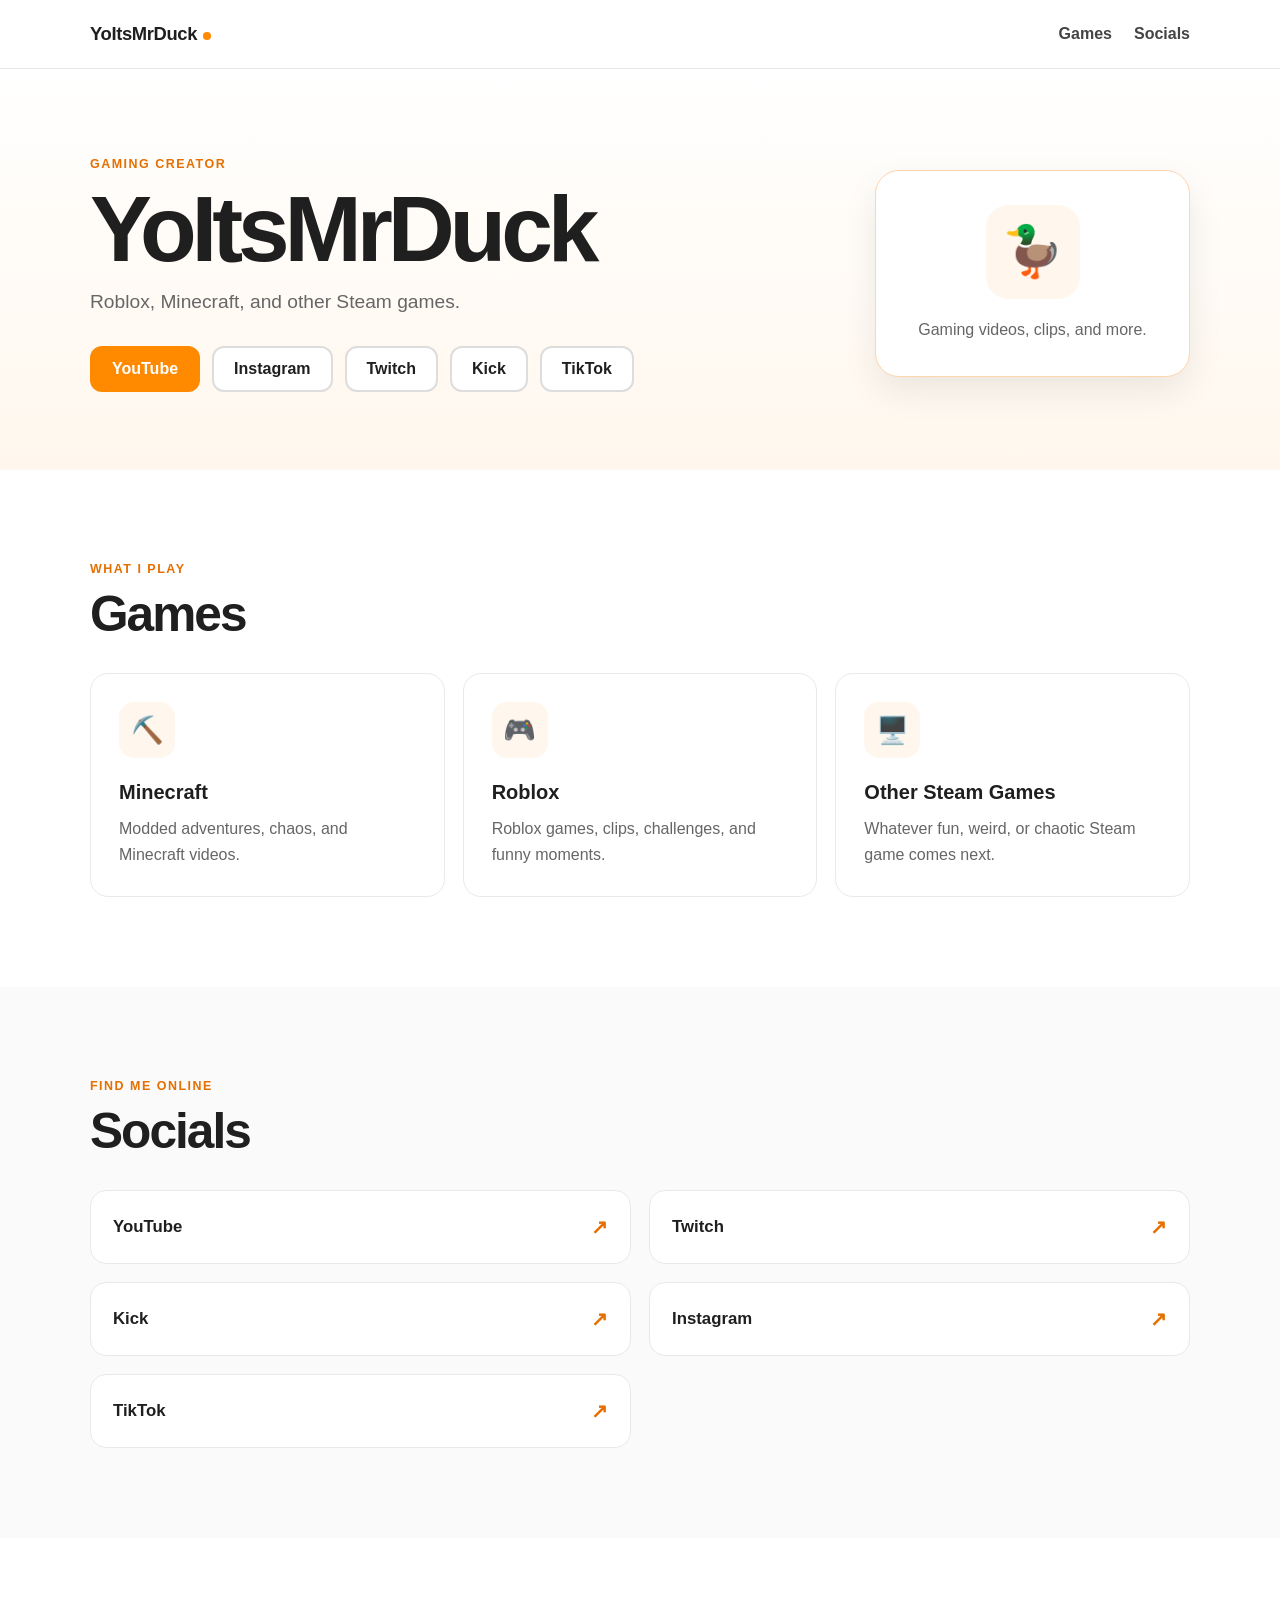
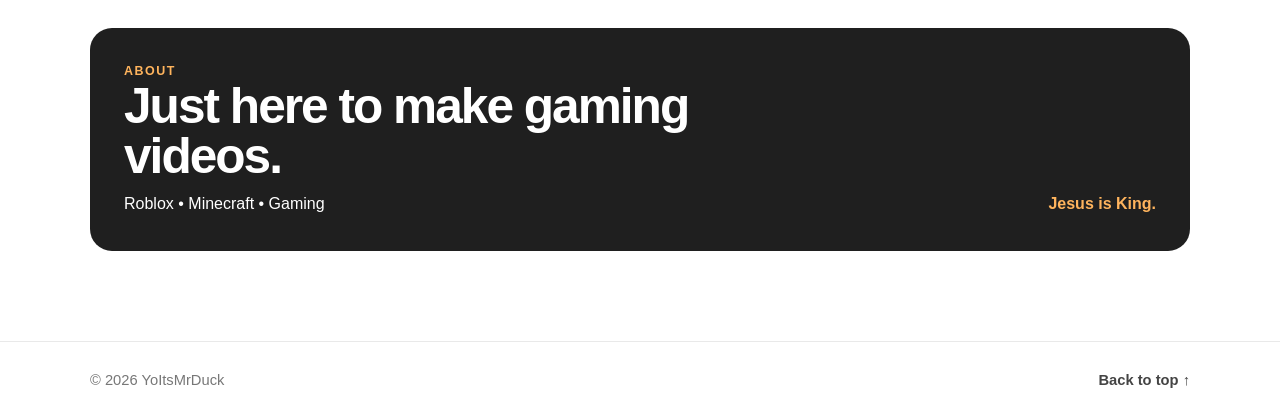
==== commit 7549baf5: "Add files via upload" ====
--- a/index.html
+++ b/index.html
@@ -1,194 +1,113 @@
 <!DOCTYPE html>
 <html lang="en">
 <head>
-  <meta charset="UTF-8">
-  <meta name="viewport" content="width=device-width, initial-scale=1.0">
-  <meta name="description" content="The official YoItsMrDuckYT website — gaming videos, streams, projects, and socials.">
-  <meta name="theme-color" content="#ff7a00">
-  <title>YoItsMrDuckYT | Gaming Creator</title>
-  <link rel="stylesheet" href="style.css?v=2">
+  <meta charset="UTF-8" />
+  <meta name="viewport" content="width=device-width, initial-scale=1.0" />
+  <meta name="description" content="YoItsMrDuck — Roblox, Minecraft, and gaming videos." />
+  <title>YoItsMrDuck | Gaming Creator</title>
+  <link rel="stylesheet" href="style.css" />
 </head>
 <body>
-  <div class="top-strip" aria-hidden="true"></div>
-
   <header class="site-header">
     <div class="container nav-wrap">
-      <a class="brand" href="#top" aria-label="YoItsMrDuckYT home">
-        <span class="brand-icon">🦆</span>
-        <span>YoItsMrDuck<span class="brand-accent">YT</span></span>
-      </a>
-
+      <a class="brand" href="#top" aria-label="YoItsMrDuck home">YoItsMrDuck</a>
       <nav class="nav" aria-label="Main navigation">
-        <a href="#about">About</a>
         <a href="#games">Games</a>
         <a href="#socials">Socials</a>
-        <a class="nav-cta" href="https://www.youtube.com/@YoItsMrDuck" target="_blank" rel="noopener noreferrer">YouTube ↗</a>
       </nav>
     </div>
   </header>
 
   <main id="top">
     <section class="hero">
-      <div class="container hero-layout">
-        <div class="hero-copy">
-          <p class="eyebrow">WELCOME TO MY CORNER OF THE INTERNET</p>
-          <h1>YoItsMrDuck<span class="hero-accent">YT</span></h1>
-          <p class="hero-tagline">Roblox. Minecraft. Steam games. Chaos.</p>
-          <p class="hero-text">Gaming videos, streams, clips, projects, and whatever weird idea happens next.</p>
-
+      <div class="container hero-inner">
+        <div>
+          <p class="eyebrow">GAMING CREATOR</p>
+          <h1>YoItsMrDuck</h1>
+          <p class="hero-text">Roblox, Minecraft, and other Steam games.</p>
           <div class="hero-actions">
-            <a class="button button-primary" href="https://www.youtube.com/@YoItsMrDuck" target="_blank" rel="noopener noreferrer">▶ Watch YouTube</a>
-            <a class="button button-outline" href="#socials">Find my socials ↓</a>
-          </div>
-
-          <div class="hero-links" aria-label="Social links">
-            <a href="https://www.instagram.com/yoitsmrduck/" target="_blank" rel="noopener noreferrer">Instagram</a>
-            <a href="https://www.twitch.tv/yoitsmrduckyt" target="_blank" rel="noopener noreferrer">Twitch</a>
-            <a href="https://kick.com/yoitsmrduckyt" target="_blank" rel="noopener noreferrer">Kick</a>
-            <a href="https://www.tiktok.com/@yoitsmrduckyt" target="_blank" rel="noopener noreferrer">TikTok</a>
+            <a class="button button-primary" href="https://www.youtube.com/@YoItsMrDuck" target="_blank" rel="noopener">YouTube</a>
+            <a class="button button-secondary" href="https://www.instagram.com/yoitsmrduck/" target="_blank" rel="noopener">Instagram</a>
+            <a class="button button-secondary" href="https://www.twitch.tv/yoitsmrduckyt" target="_blank" rel="noopener">Twitch</a>
+            <a class="button button-secondary" href="https://kick.com/yoitsmrduckyt" target="_blank" rel="noopener">Kick</a>
+            <a class="button button-secondary" href="https://www.tiktok.com/@yoitsmrduckyt" target="_blank" rel="noopener">TikTok</a>
           </div>
         </div>
-
-        <div class="hero-art" aria-label="YoItsMrDuck quick card">
-          <div class="sun-shape"></div>
-          <div class="hero-card">
-            <div class="hero-card-top">
-              <span class="live-dot"></span>
-              <span>GAMING CREATOR</span>
-            </div>
-            <div class="duck-circle">🦆</div>
-            <p class="hero-card-label">CURRENTLY PLAYING</p>
-            <h2>Roblox + Minecraft</h2>
-            <p>Expect clips, challenges, modded nonsense, and random gaming moments.</p>
-            <div class="tag-row">
-              <span>ROBLOX</span>
-              <span>MINECRAFT</span>
-              <span>STEAM</span>
-            </div>
-          </div>
+        <div class="hero-card" aria-label="Quick info">
+          <div class="duck-mark">🦆</div>
+          <p>Gaming videos, clips, and more.</p>
         </div>
       </div>
     </section>
 
-    <section class="section" id="about">
+    <section class="section" id="games">
       <div class="container">
-        <div class="section-head">
-          <div>
-            <p class="eyebrow">01 — ABOUT</p>
-            <h2>Just here to make gaming videos.</h2>
-          </div>
-          <span class="section-number">01</span>
+        <div class="section-heading">
+          <p class="eyebrow">WHAT I PLAY</p>
+          <h2>Games</h2>
         </div>
-
-        <div class="about-grid">
-          <div class="about-card about-main">
-            <p>I'm YoItsMrDuckYT! I make gaming content around Roblox, Minecraft, and other games. This website is my hub for videos, streams, projects, and socials.</p>
-            <p class="faith">✝ Jesus is King.</p>
-          </div>
-          <div class="about-card stat-card">
-            <span class="stat-icon">🦆</span>
-            <strong>MORE DUCK ACTIVITIES</strong>
-            <p>Coming soon: projects, screenshots, clips, and other stuff.</p>
-          </div>
-        </div>
-      </div>
-    </section>
-
-    <section class="section orange-section" id="games">
-      <div class="container">
-        <div class="section-head light">
-          <div>
-            <p class="eyebrow">02 — WHAT I PLAY</p>
-            <h2>Games</h2>
-          </div>
-          <span class="section-number">02</span>
-        </div>
-
         <div class="game-grid">
           <article class="game-card">
             <div class="game-icon">⛏️</div>
-            <div>
-              <span class="card-label">BLOCKS + MODS</span>
-              <h3>Minecraft</h3>
-              <p>Modpacks, crazy experiments, chaos, and Minecraft videos.</p>
-            </div>
+            <h3>Minecraft</h3>
+            <p>Modded adventures, chaos, and Minecraft videos.</p>
           </article>
           <article class="game-card">
             <div class="game-icon">🎮</div>
-            <div>
-              <span class="card-label">ROBLOX</span>
-              <h3>Roblox</h3>
-              <p>Games, clips, challenges, funny moments, and more.</p>
-            </div>
+            <h3>Roblox</h3>
+            <p>Roblox games, clips, challenges, and funny moments.</p>
           </article>
           <article class="game-card">
             <div class="game-icon">🖥️</div>
-            <div>
-              <span class="card-label">RANDOM CHAOS</span>
-              <h3>Steam Games</h3>
-              <p>Fun, weird, lightweight, or chaotic games when something catches my eye.</p>
-            </div>
+            <h3>Other Steam Games</h3>
+            <p>Whatever fun, weird, or chaotic Steam game comes next.</p>
           </article>
         </div>
       </div>
     </section>
 
-    <section class="section" id="socials">
+    <section class="section section-alt" id="socials">
       <div class="container">
-        <div class="section-head">
-          <div>
-            <p class="eyebrow">03 — FIND ME ONLINE</p>
-            <h2>Socials</h2>
-          </div>
-          <span class="section-number">03</span>
+        <div class="section-heading">
+          <p class="eyebrow">FIND ME ONLINE</p>
+          <h2>Socials</h2>
         </div>
-
         <div class="social-grid">
-          <a class="social-card youtube" href="https://www.youtube.com/@YoItsMrDuck" target="_blank" rel="noopener noreferrer">
-            <span class="social-icon">▶</span>
-            <span class="social-copy"><strong>YouTube</strong><small>@YoItsMrDuck</small></span>
-            <span class="social-arrow">↗</span>
+          <a class="social-card" href="https://www.youtube.com/@YoItsMrDuck" target="_blank" rel="noopener">
+            <span>YouTube</span><span class="arrow">↗</span>
           </a>
-          <a class="social-card instagram" href="https://www.instagram.com/yoitsmrduck/" target="_blank" rel="noopener noreferrer">
-            <span class="social-icon">◎</span>
-            <span class="social-copy"><strong>Instagram</strong><small>@yoitsmrduck</small></span>
-            <span class="social-arrow">↗</span>
+          <a class="social-card" href="https://www.twitch.tv/yoitsmrduckyt" target="_blank" rel="noopener">
+            <span>Twitch</span><span class="arrow">↗</span>
           </a>
-          <a class="social-card twitch" href="https://www.twitch.tv/yoitsmrduckyt" target="_blank" rel="noopener noreferrer">
-            <span class="social-icon">◈</span>
-            <span class="social-copy"><strong>Twitch</strong><small>@yoitsmrduckyt</small></span>
-            <span class="social-arrow">↗</span>
+          <a class="social-card" href="https://kick.com/yoitsmrduckyt" target="_blank" rel="noopener">
+            <span>Kick</span><span class="arrow">↗</span>
           </a>
-          <a class="social-card kick" href="https://kick.com/yoitsmrduckyt" target="_blank" rel="noopener noreferrer">
-            <span class="social-icon">⚡</span>
-            <span class="social-copy"><strong>Kick</strong><small>@yoitsmrduckyt</small></span>
-            <span class="social-arrow">↗</span>
+          <a class="social-card" href="https://www.instagram.com/yoitsmrduck/" target="_blank" rel="noopener">
+            <span>Instagram</span><span class="arrow">↗</span>
           </a>
-          <a class="social-card tiktok" href="https://www.tiktok.com/@yoitsmrduckyt" target="_blank" rel="noopener noreferrer">
-            <span class="social-icon">♪</span>
-            <span class="social-copy"><strong>TikTok</strong><small>@yoitsmrduckyt</small></span>
-            <span class="social-arrow">↗</span>
+          <a class="social-card" href="https://www.tiktok.com/@yoitsmrduckyt" target="_blank" rel="noopener">
+            <span>TikTok</span><span class="arrow">↗</span>
           </a>
         </div>
       </div>
     </section>
 
-    <section class="closing">
-      <div class="container closing-inner">
+    <section class="section about">
+      <div class="container about-box">
         <div>
-          <p class="eyebrow">MORE TO COME</p>
-          <h2>Something chaotic is probably cooking.</h2>
-          <p>Videos, projects, screenshots, and other random duck activities will show up here.</p>
+          <p class="eyebrow">ABOUT</p>
+          <h2>Just here to make gaming videos.</h2>
+          <p>Roblox • Minecraft • Gaming</p>
         </div>
-        <a class="button button-primary" href="https://www.youtube.com/@YoItsMrDuck" target="_blank" rel="noopener noreferrer">Visit YouTube ↗</a>
+        <p class="faith">Jesus is King.</p>
       </div>
     </section>
   </main>
 
   <footer class="site-footer">
     <div class="container footer-wrap">
-      <span>© 2026 YoItsMrDuckYT</span>
-      <span>Built with HTML &amp; CSS • GitHub Pages</span>
+      <span>© 2026 YoItsMrDuck</span>
+      <a href="#top">Back to top ↑</a>
     </div>
   </footer>
 </body>
--- a/style.css
+++ b/style.css
@@ -1,153 +1,366 @@
-@import url('https://fonts.googleapis.com/css2?family=Inter:wght@400;500;600;700;800;900&display=swap');
-
 :root {
-  --orange: #ff7a00;
-  --orange-dark: #d95f00;
-  --orange-deep: #a94400;
-  --orange-pale: #fff1df;
-  --orange-pale-2: #ffe4c2;
+  --orange: #ff8a00;
+  --orange-dark: #e56f00;
+  --ink: #1f1f1f;
+  --muted: #666;
+  --line: #e9e9e9;
+  --soft: #fff7ed;
   --white: #ffffff;
-  --cream: #fffaf5;
-  --ink: #1d1712;
-  --muted: #756c63;
-  --line: #eadfd4;
-  --shadow: 0 20px 50px rgba(78, 40, 10, .10);
-  --shadow-soft: 0 10px 28px rgba(78, 40, 10, .08);
-}
-
-* { box-sizing: border-box; }
-html { scroll-behavior: smooth; }
+  --shadow: 0 14px 35px rgba(0, 0, 0, 0.08);
+}
+
+* {
+  box-sizing: border-box;
+}
+
+html {
+  scroll-behavior: smooth;
+}
+
 body {
   margin: 0;
-  min-height: 100vh;
+  font-family: Arial, Helvetica, sans-serif;
   color: var(--ink);
-  background: var(--cream);
-  font-family: Inter, system-ui, -apple-system, BlinkMacSystemFont, "Segoe UI", sans-serif;
+  background: var(--white);
   line-height: 1.6;
 }
 
-a { color: inherit; text-decoration: none; }
-.container { width: min(1120px, calc(100% - 36px)); margin: 0 auto; }
-.top-strip { height: 7px; background: linear-gradient(90deg, var(--orange-dark), var(--orange), #ffb15c, var(--orange)); }
+a {
+  color: inherit;
+  text-decoration: none;
+}
+
+.container {
+  width: min(1100px, calc(100% - 40px));
+  margin: 0 auto;
+}
 
 .site-header {
   position: sticky;
   top: 0;
   z-index: 20;
-  border-bottom: 1px solid rgba(234, 223, 212, .88);
-  background: rgba(255, 250, 245, .94);
-  backdrop-filter: blur(14px);
-}
-.nav-wrap { min-height: 76px; display: flex; align-items: center; justify-content: space-between; gap: 24px; }
-.brand { display: inline-flex; align-items: center; gap: 11px; font-weight: 900; letter-spacing: -.035em; }
-.brand-icon { width: 42px; height: 42px; display: grid; place-items: center; border-radius: 14px; border: 1px solid #f1c89a; background: var(--orange-pale); box-shadow: var(--shadow-soft); font-size: 24px; }
-.brand-accent, .hero-accent { color: var(--orange); }
-.nav { display: flex; align-items: center; gap: 22px; }
-.nav a { color: var(--muted); font-size: .92rem; font-weight: 800; transition: color .2s ease, transform .2s ease; }
-.nav a:hover { color: var(--orange-dark); transform: translateY(-1px); }
-.nav .nav-cta { color: var(--white); padding: 11px 14px; border-radius: 12px; background: var(--orange); box-shadow: 0 8px 20px rgba(255, 122, 0, .22); }
-.nav .nav-cta:hover { color: var(--white); background: var(--orange-dark); }
-
-.hero { position: relative; overflow: hidden; padding: 100px 0 90px; background: linear-gradient(180deg, #fffaf5 0%, #fff7ee 100%); }
-.hero::after { content: ""; position: absolute; right: -180px; top: 30px; width: 430px; height: 430px; border-radius: 50%; background: var(--orange-pale); pointer-events: none; }
-.hero-layout { position: relative; z-index: 1; display: grid; grid-template-columns: minmax(0, 1.16fr) minmax(300px, .84fr); align-items: center; gap: 70px; }
-.hero-copy { max-width: 720px; }
-.eyebrow { margin: 0 0 11px; color: var(--orange-dark); font-size: .76rem; font-weight: 900; letter-spacing: .17em; }
-.hero h1 { margin: 0; font-size: clamp(3.7rem, 9vw, 7.5rem); line-height: .87; letter-spacing: -.085em; }
-.hero-tagline { margin: 22px 0 0; font-size: clamp(1.1rem, 2vw, 1.38rem); font-weight: 900; }
-.hero-text { max-width: 650px; margin: 14px 0 0; color: var(--muted); font-size: 1.04rem; }
-.hero-actions { display: flex; flex-wrap: wrap; gap: 12px; margin-top: 30px; }
-.button { display: inline-flex; align-items: center; justify-content: center; min-height: 48px; padding: 12px 17px; border-radius: 14px; font-weight: 900; transition: transform .18s ease, box-shadow .18s ease, background .18s ease; }
-.button:hover { transform: translateY(-3px); }
-.button-primary { color: var(--white); background: linear-gradient(135deg, var(--orange), var(--orange-dark)); box-shadow: 0 12px 25px rgba(255, 122, 0, .22); }
-.button-primary:hover { box-shadow: 0 17px 32px rgba(255, 122, 0, .28); }
-.button-outline { border: 1px solid #ddcdbd; background: var(--white); box-shadow: var(--shadow-soft); }
-.button-outline:hover { border-color: #efb46f; }
-.hero-links { display: flex; flex-wrap: wrap; gap: 16px; margin-top: 24px; }
-.hero-links a { color: var(--muted); font-size: .88rem; font-weight: 800; border-bottom: 2px solid #f1dcc5; padding-bottom: 2px; }
-.hero-links a:hover { color: var(--orange-dark); border-color: var(--orange); }
-
-.hero-art { position: relative; min-height: 430px; display: grid; place-items: center; }
-.sun-shape { position: absolute; width: 310px; height: 310px; border-radius: 50%; background: var(--orange); opacity: .12; transform: translate(45px, -20px); }
-.hero-card { position: relative; width: min(390px, 100%); padding: 30px; border: 1px solid #edcda7; border-radius: 30px; background: var(--white); box-shadow: 0 28px 60px rgba(91, 48, 8, .14); transform: rotate(2deg); }
-.hero-card-top { display: flex; align-items: center; gap: 8px; color: var(--orange-dark); font-size: .72rem; font-weight: 900; letter-spacing: .14em; }
-.live-dot { width: 8px; height: 8px; border-radius: 50%; background: var(--orange); box-shadow: 0 0 0 5px rgba(255, 122, 0, .13); }
-.duck-circle { width: 112px; height: 112px; margin: 28px 0; display: grid; place-items: center; border-radius: 34px; background: var(--orange-pale); border: 1px solid #f1c89a; font-size: 60px; }
-.hero-card-label, .card-label { margin: 0 0 7px; color: var(--orange-dark); font-size: .72rem; font-weight: 900; letter-spacing: .14em; }
-.hero-card h2 { margin: 0 0 8px; font-size: 1.9rem; line-height: 1.05; letter-spacing: -.05em; }
-.hero-card p:not(.hero-card-label) { margin: 0; color: var(--muted); }
-.tag-row { display: flex; flex-wrap: wrap; gap: 8px; margin-top: 20px; }
-.tag-row span { padding: 7px 10px; border-radius: 999px; background: #fff8ee; border: 1px solid #f0d2aa; color: var(--orange-dark); font-size: .72rem; font-weight: 900; }
-
-.section { padding: 88px 0; }
-.section-head { display: flex; align-items: flex-end; justify-content: space-between; gap: 20px; margin-bottom: 28px; }
-.section-head h2 { margin: 0; font-size: clamp(2.2rem, 5vw, 3.4rem); line-height: .98; letter-spacing: -.06em; }
-.section-number { color: #ddcdbd; font-size: 3.6rem; line-height: 1; font-weight: 900; letter-spacing: -.09em; }
-.light .eyebrow { color: #ffe6c6; }
-.light h2, .light .section-number { color: var(--white); }
-
-.about-grid { display: grid; grid-template-columns: 1.6fr .8fr; gap: 18px; }
-.about-card { padding: 30px; border: 1px solid var(--line); border-radius: 25px; background: var(--white); box-shadow: var(--shadow-soft); }
-.about-main p { margin: 0; color: var(--muted); font-size: 1.04rem; }
-.about-main .faith { margin-top: 18px; color: var(--orange-dark); font-weight: 900; }
-.stat-card { display: flex; flex-direction: column; justify-content: center; background: var(--orange-pale); border-color: #f0c58f; }
-.stat-icon { width: 56px; height: 56px; display: grid; place-items: center; margin-bottom: 18px; border-radius: 18px; background: var(--white); border: 1px solid #f0c58f; font-size: 28px; }
-.stat-card strong { font-size: .84rem; letter-spacing: .08em; }
-.stat-card p { margin: 8px 0 0; color: var(--muted); font-size: .92rem; }
-
-.orange-section { position: relative; overflow: hidden; background: var(--orange); }
-.orange-section::before { content: ""; position: absolute; left: -150px; top: -120px; width: 370px; height: 370px; border-radius: 50%; border: 60px solid rgba(255,255,255,.09); }
-.game-grid { position: relative; z-index: 1; display: grid; grid-template-columns: repeat(3, 1fr); gap: 18px; }
-.game-card { display: grid; grid-template-columns: 64px 1fr; gap: 18px; min-height: 220px; padding: 25px; border-radius: 24px; background: var(--white); box-shadow: 0 18px 40px rgba(133, 63, 0, .20); }
-.game-icon { width: 64px; height: 64px; display: grid; place-items: center; border-radius: 20px; background: var(--orange-pale); border: 1px solid #f2c691; font-size: 31px; }
-.game-card h3 { margin: 0; font-size: 1.4rem; letter-spacing: -.04em; }
-.game-card p { margin: 8px 0 0; color: var(--muted); font-size: .92rem; }
-
-.social-grid { display: grid; grid-template-columns: repeat(2, 1fr); gap: 14px; }
-.social-card { display: grid; grid-template-columns: 50px 1fr auto; align-items: center; gap: 14px; padding: 18px; border: 1px solid var(--line); border-radius: 19px; background: var(--white); box-shadow: var(--shadow-soft); transition: transform .18s ease, box-shadow .18s ease, border-color .18s ease; }
-.social-card:hover { transform: translateY(-4px); box-shadow: 0 18px 35px rgba(78, 40, 10, .12); border-color: #efbd7c; }
-.social-icon { width: 50px; height: 50px; display: grid; place-items: center; border-radius: 16px; background: var(--orange-pale); color: var(--orange-dark); font-weight: 900; font-size: 20px; }
-.social-copy { display: flex; flex-direction: column; min-width: 0; }
-.social-copy strong { font-size: 1rem; }
-.social-copy small { margin-top: 1px; color: var(--muted); font-size: .82rem; }
-.social-arrow { color: var(--orange-dark); font-size: 1.15rem; font-weight: 900; }
-.social-card.instagram { border-color: #efc69a; background: linear-gradient(135deg, #fff 0%, #fff7ee 100%); }
-.social-card.instagram .social-icon { background: #ffe8c7; }
-.social-grid .tiktok { grid-column: 1 / -1; }
-
-.closing { padding: 75px 0; background: #201a15; color: var(--white); }
-.closing-inner { display: flex; align-items: center; justify-content: space-between; gap: 30px; }
-.closing .eyebrow { color: #ffb35c; }
-.closing h2 { max-width: 720px; margin: 0; font-size: clamp(2rem, 5vw, 3.3rem); line-height: .98; letter-spacing: -.06em; }
-.closing p:not(.eyebrow) { max-width: 650px; margin: 13px 0 0; color: #d7cdc3; }
-
-.site-footer { padding: 28px 0 36px; background: #17120f; color: #a59b92; font-size: .82rem; }
-.footer-wrap { display: flex; justify-content: space-between; gap: 18px; }
-
-@media (max-width: 850px) {
-  .nav { gap: 13px; }
-  .nav a:not(.nav-cta) { display: none; }
-  .hero { padding-top: 78px; }
-  .hero-layout { grid-template-columns: 1fr; gap: 42px; }
-  .hero-copy { max-width: 760px; }
-  .hero-art { min-height: auto; }
-  .about-grid, .game-grid { grid-template-columns: 1fr; }
-  .social-grid { grid-template-columns: 1fr; }
-  .social-grid .tiktok { grid-column: auto; }
-  .closing-inner { flex-direction: column; align-items: flex-start; }
+  background: rgba(255, 255, 255, 0.94);
+  border-bottom: 1px solid var(--line);
+  backdrop-filter: blur(10px);
+}
+
+.nav-wrap,
+.footer-wrap {
+  display: flex;
+  align-items: center;
+  justify-content: space-between;
+  min-height: 68px;
+}
+
+.brand {
+  font-weight: 900;
+  font-size: 1.15rem;
+  letter-spacing: -0.02em;
+}
+
+.brand::after {
+  content: "";
+  display: inline-block;
+  width: 8px;
+  height: 8px;
+  margin-left: 6px;
+  border-radius: 50%;
+  background: var(--orange);
+}
+
+.nav {
+  display: flex;
+  gap: 22px;
+  font-weight: 700;
+  color: #444;
+}
+
+.nav a:hover,
+.footer-wrap a:hover {
+  color: var(--orange-dark);
+}
+
+.hero {
+  background: linear-gradient(180deg, #fff 0%, var(--soft) 100%);
+  padding: 86px 0 78px;
+}
+
+.hero-inner {
+  display: grid;
+  grid-template-columns: 1.4fr 0.6fr;
+  gap: 50px;
+  align-items: center;
+}
+
+.eyebrow {
+  margin: 0 0 10px;
+  color: var(--orange-dark);
+  font-size: 0.78rem;
+  font-weight: 900;
+  letter-spacing: 0.12em;
+}
+
+h1,
+h2,
+h3,
+p {
+  margin-top: 0;
+}
+
+h1 {
+  margin-bottom: 14px;
+  font-size: clamp(3rem, 8vw, 5.8rem);
+  line-height: 0.95;
+  letter-spacing: -0.055em;
+}
+
+h2 {
+  margin-bottom: 18px;
+  font-size: clamp(2rem, 4vw, 3.1rem);
+  line-height: 1;
+  letter-spacing: -0.04em;
+}
+
+.hero-text {
+  max-width: 640px;
+  margin-bottom: 28px;
+  font-size: 1.2rem;
+  color: var(--muted);
+}
+
+.hero-actions {
+  display: flex;
+  flex-wrap: wrap;
+  gap: 12px;
+}
+
+.button {
+  display: inline-flex;
+  align-items: center;
+  justify-content: center;
+  min-height: 46px;
+  padding: 0 20px;
+  border-radius: 12px;
+  font-weight: 800;
+  border: 2px solid transparent;
+  transition: transform 0.15s ease, box-shadow 0.15s ease;
+}
+
+.button:hover {
+  transform: translateY(-2px);
+  box-shadow: var(--shadow);
+}
+
+.button-primary {
+  color: #fff;
+  background: var(--orange);
+}
+
+.button-secondary {
+  color: var(--ink);
+  background: #fff;
+  border-color: #ddd;
+}
+
+.hero-card {
+  padding: 34px;
+  border: 1px solid #ffd6ad;
+  border-radius: 24px;
+  background: #fff;
+  box-shadow: var(--shadow);
+  text-align: center;
+}
+
+.duck-mark {
+  display: inline-grid;
+  place-items: center;
+  width: 94px;
+  height: 94px;
+  margin-bottom: 18px;
+  border-radius: 22px;
+  background: var(--soft);
+  font-size: 3.1rem;
+}
+
+.hero-card p {
+  margin-bottom: 0;
+  color: var(--muted);
+}
+
+.section {
+  padding: 90px 0;
+}
+
+.section-alt {
+  background: #fafafa;
+}
+
+.section-heading {
+  margin-bottom: 34px;
+}
+
+.game-grid,
+.social-grid {
+  display: grid;
+  gap: 18px;
+}
+
+.game-grid {
+  grid-template-columns: repeat(3, 1fr);
+}
+
+.game-card {
+  padding: 28px;
+  border: 1px solid var(--line);
+  border-radius: 18px;
+  background: #fff;
+  transition: transform 0.15s ease, border-color 0.15s ease, box-shadow 0.15s ease;
+}
+
+.game-card:hover {
+  transform: translateY(-4px);
+  border-color: #ffc27c;
+  box-shadow: var(--shadow);
+}
+
+.game-icon {
+  display: grid;
+  place-items: center;
+  width: 56px;
+  height: 56px;
+  margin-bottom: 18px;
+  border-radius: 15px;
+  background: var(--soft);
+  font-size: 1.65rem;
+}
+
+.game-card h3 {
+  margin-bottom: 8px;
+  font-size: 1.25rem;
+}
+
+.game-card p {
+  margin-bottom: 0;
+  color: var(--muted);
+}
+
+.social-grid {
+  grid-template-columns: repeat(2, 1fr);
+}
+
+.social-card {
+  display: flex;
+  justify-content: space-between;
+  align-items: center;
+  padding: 20px 22px;
+  border: 1px solid var(--line);
+  border-radius: 16px;
+  background: #fff;
+  font-size: 1.05rem;
+  font-weight: 800;
+  transition: transform 0.15s ease, border-color 0.15s ease;
+}
+
+.social-card:hover {
+  transform: translateY(-3px);
+  border-color: var(--orange);
+}
+
+.arrow {
+  color: var(--orange-dark);
+  font-size: 1.25rem;
+}
+
+.about-box {
+  display: flex;
+  justify-content: space-between;
+  align-items: end;
+  gap: 30px;
+  padding: 34px;
+  border-radius: 22px;
+  background: var(--ink);
+  color: #fff;
+}
+
+.about-box h2 {
+  margin-bottom: 10px;
+  max-width: 670px;
+}
+
+.about-box p {
+  margin-bottom: 0;
+}
+
+.about-box .eyebrow {
+  color: #ffb45d;
+}
+
+.faith {
+  white-space: nowrap;
+  font-weight: 800;
+  color: #ffb45d;
+}
+
+.site-footer {
+  border-top: 1px solid var(--line);
+  background: #fff;
+  color: #777;
+}
+
+.footer-wrap {
+  min-height: 78px;
+  font-size: 0.92rem;
+}
+
+.footer-wrap a {
+  font-weight: 700;
+  color: #444;
+}
+
+@media (max-width: 820px) {
+  .hero-inner,
+  .game-grid,
+  .social-grid {
+    grid-template-columns: 1fr;
+  }
+
+  .hero-inner {
+    gap: 30px;
+  }
+
+  .hero-card {
+    max-width: 420px;
+  }
+
+  .about-box {
+    align-items: flex-start;
+    flex-direction: column;
+  }
 }
 
 @media (max-width: 560px) {
-  .container { width: min(100% - 24px, 1120px); }
-  .nav-wrap { min-height: 68px; }
-  .brand { font-size: .92rem; }
-  .hero { padding: 64px 0 70px; }
-  .hero h1 { font-size: clamp(3.15rem, 17vw, 5rem); }
-  .hero-actions { flex-direction: column; align-items: stretch; }
-  .button { width: 100%; }
-  .hero-card { transform: none; }
-  .section { padding: 70px 0; }
-  .section-number { font-size: 2.6rem; }
-  .game-card { grid-template-columns: 1fr; }
-  .footer-wrap { flex-direction: column; }
-}
+  .container {
+    width: min(100% - 28px, 1100px);
+  }
+
+  .nav {
+    gap: 14px;
+    font-size: 0.92rem;
+  }
+
+  .hero {
+    padding-top: 62px;
+  }
+
+  .section {
+    padding: 66px 0;
+  }
+
+  .footer-wrap {
+    gap: 12px;
+    align-items: flex-start;
+    flex-direction: column;
+    justify-content: center;
+    padding: 16px 0;
+  }
+}
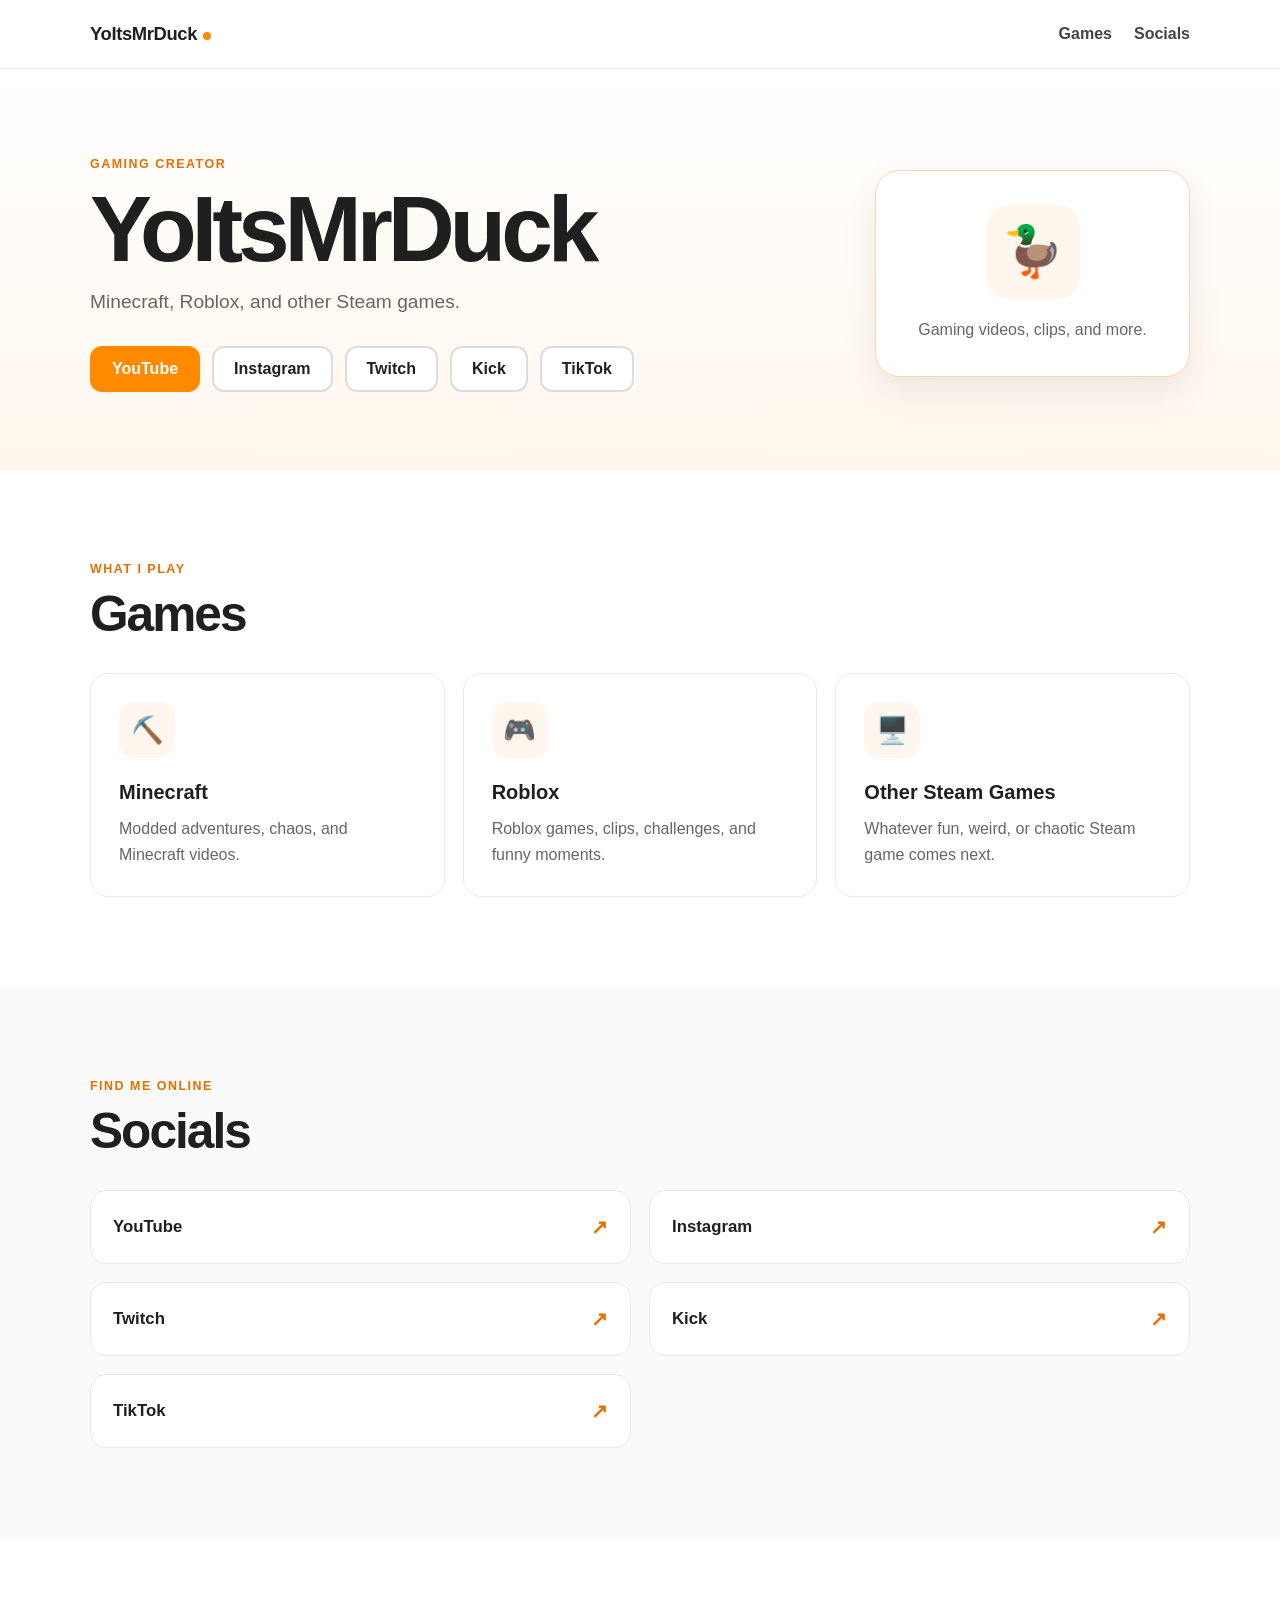
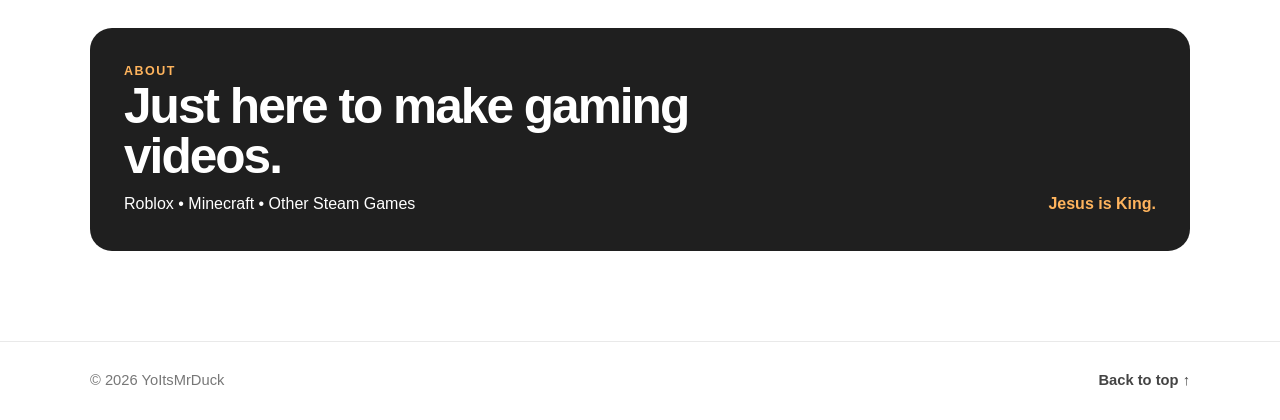
==== commit 98cbd82d: "Add files via upload" ====
--- a/index.html
+++ b/index.html
@@ -24,7 +24,7 @@
         <div>
           <p class="eyebrow">GAMING CREATOR</p>
           <h1>YoItsMrDuck</h1>
-          <p class="hero-text">Roblox, Minecraft, and other Steam games.</p>
+          <p class="hero-text">Minecraft, Roblox, and other Steam games.</p>
           <div class="hero-actions">
             <a class="button button-primary" href="https://www.youtube.com/@YoItsMrDuck" target="_blank" rel="noopener">YouTube</a>
             <a class="button button-secondary" href="https://www.instagram.com/yoitsmrduck/" target="_blank" rel="noopener">Instagram</a>
@@ -76,14 +76,14 @@
           <a class="social-card" href="https://www.youtube.com/@YoItsMrDuck" target="_blank" rel="noopener">
             <span>YouTube</span><span class="arrow">↗</span>
           </a>
+          <a class="social-card" href="https://www.instagram.com/yoitsmrduck/" target="_blank" rel="noopener">
+            <span>Instagram</span><span class="arrow">↗</span>
+          </a>
           <a class="social-card" href="https://www.twitch.tv/yoitsmrduckyt" target="_blank" rel="noopener">
             <span>Twitch</span><span class="arrow">↗</span>
           </a>
           <a class="social-card" href="https://kick.com/yoitsmrduckyt" target="_blank" rel="noopener">
             <span>Kick</span><span class="arrow">↗</span>
-          </a>
-          <a class="social-card" href="https://www.instagram.com/yoitsmrduck/" target="_blank" rel="noopener">
-            <span>Instagram</span><span class="arrow">↗</span>
           </a>
           <a class="social-card" href="https://www.tiktok.com/@yoitsmrduckyt" target="_blank" rel="noopener">
             <span>TikTok</span><span class="arrow">↗</span>
@@ -97,7 +97,7 @@
         <div>
           <p class="eyebrow">ABOUT</p>
           <h2>Just here to make gaming videos.</h2>
-          <p>Roblox • Minecraft • Gaming</p>
+          <p>Roblox • Minecraft • Other Steam Games</p>
         </div>
         <p class="faith">Jesus is King.</p>
       </div>
--- a/style.css
+++ b/style.css
@@ -9,14 +9,8 @@
   --shadow: 0 14px 35px rgba(0, 0, 0, 0.08);
 }
 
-* {
-  box-sizing: border-box;
-}
-
-html {
-  scroll-behavior: smooth;
-}
-
+* { box-sizing: border-box; }
+html { scroll-behavior: smooth; }
 body {
   margin: 0;
   font-family: Arial, Helvetica, sans-serif;
@@ -24,343 +18,76 @@
   background: var(--white);
   line-height: 1.6;
 }
-
-a {
-  color: inherit;
-  text-decoration: none;
-}
-
-.container {
-  width: min(1100px, calc(100% - 40px));
-  margin: 0 auto;
-}
-
+a { color: inherit; text-decoration: none; }
+.container { width: min(1100px, calc(100% - 40px)); margin: 0 auto; }
 .site-header {
-  position: sticky;
-  top: 0;
-  z-index: 20;
-  background: rgba(255, 255, 255, 0.94);
+  position: sticky; top: 0; z-index: 20;
+  background: rgba(255,255,255,.94);
   border-bottom: 1px solid var(--line);
   backdrop-filter: blur(10px);
 }
-
-.nav-wrap,
-.footer-wrap {
-  display: flex;
-  align-items: center;
-  justify-content: space-between;
-  min-height: 68px;
+.nav-wrap, .footer-wrap {
+  display: flex; align-items: center; justify-content: space-between; min-height: 68px;
 }
-
-.brand {
-  font-weight: 900;
-  font-size: 1.15rem;
-  letter-spacing: -0.02em;
+.brand { font-weight: 900; font-size: 1.15rem; letter-spacing: -.02em; }
+.brand::after {
+  content: ""; display: inline-block; width: 8px; height: 8px; margin-left: 6px;
+  border-radius: 50%; background: var(--orange);
 }
-
-.brand::after {
-  content: "";
-  display: inline-block;
-  width: 8px;
-  height: 8px;
-  margin-left: 6px;
-  border-radius: 50%;
-  background: var(--orange);
+.nav { display: flex; gap: 22px; font-weight: 700; color: #444; }
+.nav a:hover, .footer-wrap a:hover { color: var(--orange-dark); }
+.hero { background: linear-gradient(180deg, #fff 0%, var(--soft) 100%); padding: 86px 0 78px; }
+.hero-inner { display: grid; grid-template-columns: 1.4fr .6fr; gap: 50px; align-items: center; }
+.eyebrow { margin: 0 0 10px; color: var(--orange-dark); font-size: .78rem; font-weight: 900; letter-spacing: .12em; }
+h1,h2,h3,p { margin-top: 0; }
+h1 { margin-bottom: 14px; font-size: clamp(3rem, 8vw, 5.8rem); line-height: .95; letter-spacing: -.055em; }
+h2 { margin-bottom: 18px; font-size: clamp(2rem,4vw,3.1rem); line-height: 1; letter-spacing: -.04em; }
+.hero-text { max-width: 640px; margin-bottom: 28px; font-size: 1.2rem; color: var(--muted); }
+.hero-actions { display: flex; flex-wrap: wrap; gap: 12px; }
+.button {
+  display: inline-flex; align-items: center; justify-content: center; min-height: 46px;
+  padding: 0 20px; border-radius: 12px; font-weight: 800; border: 2px solid transparent;
+  transition: transform .15s ease, box-shadow .15s ease, border-color .15s ease, background .15s ease;
 }
-
-.nav {
-  display: flex;
-  gap: 22px;
-  font-weight: 700;
-  color: #444;
+.button:hover { transform: translateY(-2px); box-shadow: var(--shadow); }
+.button-primary { color: #fff; background: var(--orange); }
+.button-secondary { color: var(--ink); background: #fff; border-color: #ddd; }
+.button-secondary:hover { border-color: #ffc27c; background: #fffaf4; }
+.hero-card { padding: 34px; border: 1px solid #ffd6ad; border-radius: 24px; background: #fff; box-shadow: var(--shadow); text-align: center; }
+.duck-mark { display: inline-grid; place-items: center; width: 94px; height: 94px; margin-bottom: 18px; border-radius: 22px; background: var(--soft); font-size: 3.1rem; }
+.hero-card p { margin-bottom: 0; color: var(--muted); }
+.section { padding: 90px 0; }
+.section-alt { background: #fafafa; }
+.section-heading { margin-bottom: 34px; }
+.game-grid, .social-grid { display: grid; gap: 18px; }
+.game-grid { grid-template-columns: repeat(3,1fr); }
+.game-card { padding: 28px; border: 1px solid var(--line); border-radius: 18px; background: #fff; transition: transform .15s ease, border-color .15s ease, box-shadow .15s ease; }
+.game-card:hover { transform: translateY(-4px); border-color: #ffc27c; box-shadow: var(--shadow); }
+.game-icon { display: grid; place-items: center; width: 56px; height: 56px; margin-bottom: 18px; border-radius: 15px; background: var(--soft); font-size: 1.65rem; }
+.game-card h3 { margin-bottom: 8px; font-size: 1.25rem; }
+.game-card p { margin-bottom: 0; color: var(--muted); }
+.social-grid { grid-template-columns: repeat(2,1fr); }
+.social-card { display: flex; justify-content: space-between; align-items: center; padding: 20px 22px; border: 1px solid var(--line); border-radius: 16px; background: #fff; font-size: 1.05rem; font-weight: 800; transition: transform .15s ease, border-color .15s ease, box-shadow .15s ease; }
+.social-card:hover { transform: translateY(-3px); border-color: var(--orange); box-shadow: 0 10px 25px rgba(255,138,0,.1); }
+.arrow { color: var(--orange-dark); font-size: 1.25rem; }
+.about-box { display: flex; justify-content: space-between; align-items: end; gap: 30px; padding: 34px; border-radius: 22px; background: var(--ink); color: #fff; }
+.about-box h2 { margin-bottom: 10px; max-width: 670px; }
+.about-box p { margin-bottom: 0; }
+.about-box .eyebrow { color: #ffb45d; }
+.faith { white-space: nowrap; font-weight: 800; color: #ffb45d; }
+.site-footer { border-top: 1px solid var(--line); background: #fff; color: #777; }
+.footer-wrap { min-height: 78px; font-size: .92rem; }
+.footer-wrap a { font-weight: 700; color: #444; }
+@media (max-width: 820px) {
+  .hero-inner, .game-grid, .social-grid { grid-template-columns: 1fr; }
+  .hero-inner { gap: 30px; }
+  .hero-card { max-width: 420px; }
+  .about-box { align-items: flex-start; flex-direction: column; }
 }
-
-.nav a:hover,
-.footer-wrap a:hover {
-  color: var(--orange-dark);
+@media (max-width: 560px) {
+  .container { width: min(100% - 28px, 1100px); }
+  .nav { gap: 14px; font-size: .92rem; }
+  .hero { padding-top: 62px; }
+  .section { padding: 66px 0; }
+  .footer-wrap { gap: 12px; align-items: flex-start; flex-direction: column; justify-content: center; padding: 16px 0; }
 }
-
-.hero {
-  background: linear-gradient(180deg, #fff 0%, var(--soft) 100%);
-  padding: 86px 0 78px;
-}
-
-.hero-inner {
-  display: grid;
-  grid-template-columns: 1.4fr 0.6fr;
-  gap: 50px;
-  align-items: center;
-}
-
-.eyebrow {
-  margin: 0 0 10px;
-  color: var(--orange-dark);
-  font-size: 0.78rem;
-  font-weight: 900;
-  letter-spacing: 0.12em;
-}
-
-h1,
-h2,
-h3,
-p {
-  margin-top: 0;
-}
-
-h1 {
-  margin-bottom: 14px;
-  font-size: clamp(3rem, 8vw, 5.8rem);
-  line-height: 0.95;
-  letter-spacing: -0.055em;
-}
-
-h2 {
-  margin-bottom: 18px;
-  font-size: clamp(2rem, 4vw, 3.1rem);
-  line-height: 1;
-  letter-spacing: -0.04em;
-}
-
-.hero-text {
-  max-width: 640px;
-  margin-bottom: 28px;
-  font-size: 1.2rem;
-  color: var(--muted);
-}
-
-.hero-actions {
-  display: flex;
-  flex-wrap: wrap;
-  gap: 12px;
-}
-
-.button {
-  display: inline-flex;
-  align-items: center;
-  justify-content: center;
-  min-height: 46px;
-  padding: 0 20px;
-  border-radius: 12px;
-  font-weight: 800;
-  border: 2px solid transparent;
-  transition: transform 0.15s ease, box-shadow 0.15s ease;
-}
-
-.button:hover {
-  transform: translateY(-2px);
-  box-shadow: var(--shadow);
-}
-
-.button-primary {
-  color: #fff;
-  background: var(--orange);
-}
-
-.button-secondary {
-  color: var(--ink);
-  background: #fff;
-  border-color: #ddd;
-}
-
-.hero-card {
-  padding: 34px;
-  border: 1px solid #ffd6ad;
-  border-radius: 24px;
-  background: #fff;
-  box-shadow: var(--shadow);
-  text-align: center;
-}
-
-.duck-mark {
-  display: inline-grid;
-  place-items: center;
-  width: 94px;
-  height: 94px;
-  margin-bottom: 18px;
-  border-radius: 22px;
-  background: var(--soft);
-  font-size: 3.1rem;
-}
-
-.hero-card p {
-  margin-bottom: 0;
-  color: var(--muted);
-}
-
-.section {
-  padding: 90px 0;
-}
-
-.section-alt {
-  background: #fafafa;
-}
-
-.section-heading {
-  margin-bottom: 34px;
-}
-
-.game-grid,
-.social-grid {
-  display: grid;
-  gap: 18px;
-}
-
-.game-grid {
-  grid-template-columns: repeat(3, 1fr);
-}
-
-.game-card {
-  padding: 28px;
-  border: 1px solid var(--line);
-  border-radius: 18px;
-  background: #fff;
-  transition: transform 0.15s ease, border-color 0.15s ease, box-shadow 0.15s ease;
-}
-
-.game-card:hover {
-  transform: translateY(-4px);
-  border-color: #ffc27c;
-  box-shadow: var(--shadow);
-}
-
-.game-icon {
-  display: grid;
-  place-items: center;
-  width: 56px;
-  height: 56px;
-  margin-bottom: 18px;
-  border-radius: 15px;
-  background: var(--soft);
-  font-size: 1.65rem;
-}
-
-.game-card h3 {
-  margin-bottom: 8px;
-  font-size: 1.25rem;
-}
-
-.game-card p {
-  margin-bottom: 0;
-  color: var(--muted);
-}
-
-.social-grid {
-  grid-template-columns: repeat(2, 1fr);
-}
-
-.social-card {
-  display: flex;
-  justify-content: space-between;
-  align-items: center;
-  padding: 20px 22px;
-  border: 1px solid var(--line);
-  border-radius: 16px;
-  background: #fff;
-  font-size: 1.05rem;
-  font-weight: 800;
-  transition: transform 0.15s ease, border-color 0.15s ease;
-}
-
-.social-card:hover {
-  transform: translateY(-3px);
-  border-color: var(--orange);
-}
-
-.arrow {
-  color: var(--orange-dark);
-  font-size: 1.25rem;
-}
-
-.about-box {
-  display: flex;
-  justify-content: space-between;
-  align-items: end;
-  gap: 30px;
-  padding: 34px;
-  border-radius: 22px;
-  background: var(--ink);
-  color: #fff;
-}
-
-.about-box h2 {
-  margin-bottom: 10px;
-  max-width: 670px;
-}
-
-.about-box p {
-  margin-bottom: 0;
-}
-
-.about-box .eyebrow {
-  color: #ffb45d;
-}
-
-.faith {
-  white-space: nowrap;
-  font-weight: 800;
-  color: #ffb45d;
-}
-
-.site-footer {
-  border-top: 1px solid var(--line);
-  background: #fff;
-  color: #777;
-}
-
-.footer-wrap {
-  min-height: 78px;
-  font-size: 0.92rem;
-}
-
-.footer-wrap a {
-  font-weight: 700;
-  color: #444;
-}
-
-@media (max-width: 820px) {
-  .hero-inner,
-  .game-grid,
-  .social-grid {
-    grid-template-columns: 1fr;
-  }
-
-  .hero-inner {
-    gap: 30px;
-  }
-
-  .hero-card {
-    max-width: 420px;
-  }
-
-  .about-box {
-    align-items: flex-start;
-    flex-direction: column;
-  }
-}
-
-@media (max-width: 560px) {
-  .container {
-    width: min(100% - 28px, 1100px);
-  }
-
-  .nav {
-    gap: 14px;
-    font-size: 0.92rem;
-  }
-
-  .hero {
-    padding-top: 62px;
-  }
-
-  .section {
-    padding: 66px 0;
-  }
-
-  .footer-wrap {
-    gap: 12px;
-    align-items: flex-start;
-    flex-direction: column;
-    justify-content: center;
-    padding: 16px 0;
-  }
-}
